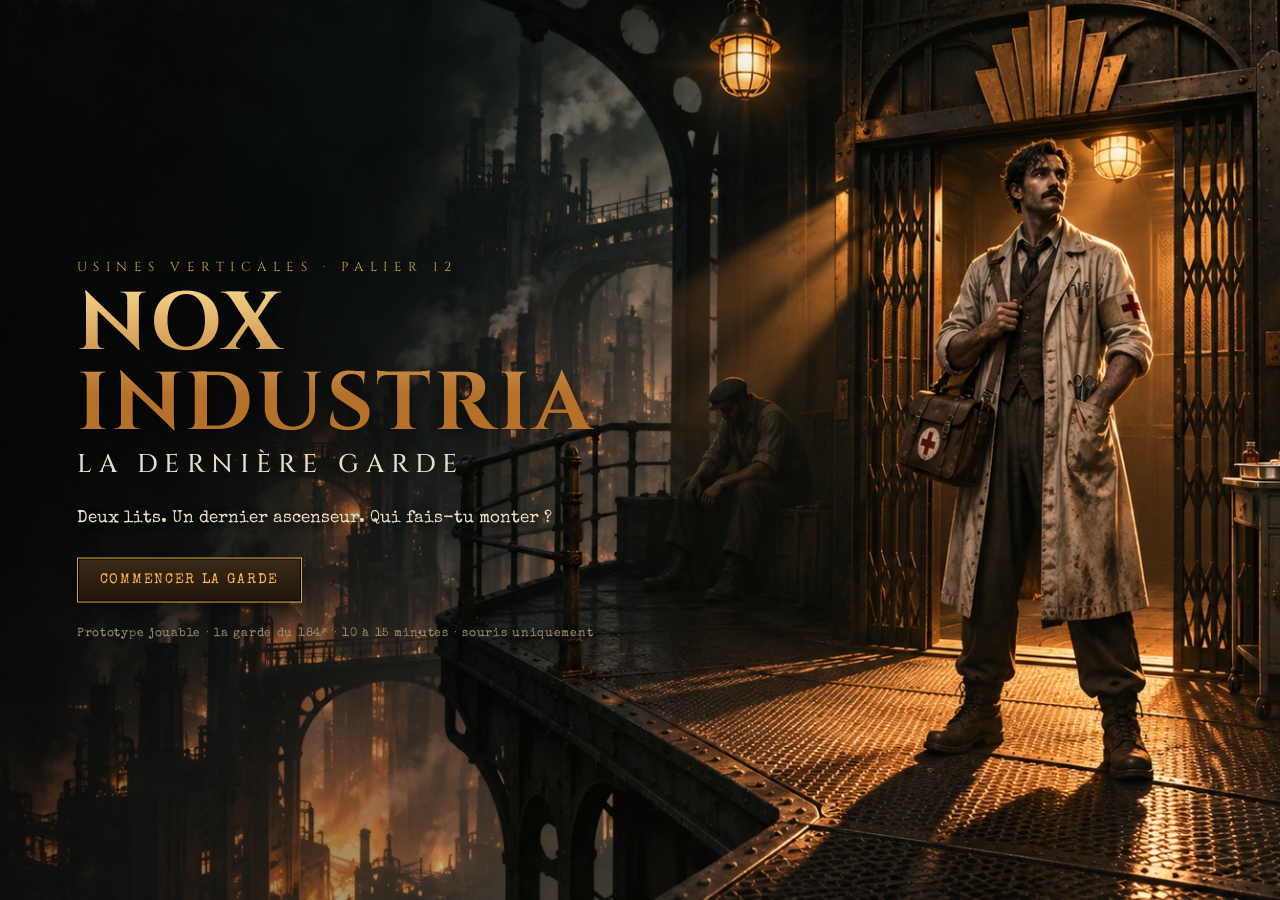
==== nox-industria/index.html @ b3aa024b "Add Nox Industria: playable prototype of the 184th night shift Co-Authored-By: Claude Sonnet 5.5 <no" ====
<!DOCTYPE html>
<html lang="fr">
<head>
<meta charset="UTF-8">
<meta name="viewport" content="width=device-width, initial-scale=1">
<title>Nox Industria — La Dernière Garde</title>
<link rel="preconnect" href="https://fonts.googleapis.com">
<link rel="preconnect" href="https://fonts.gstatic.com" crossorigin>
<link href="https://fonts.googleapis.com/css2?family=Cinzel:wght@500;700&family=Special+Elite&display=swap" rel="stylesheet">
<style>
  :root {
    --bg: #0a0705; --ink: #2a1d10; --paper: #d8c6a0; --paper2: #c9b48a; --text: #eadfc4; --dim: #9d8f72;
    --brass: #d9a441; --amber: #ffb347; --red: #b2321f; --red2: #7d1d12; --steel: #1c1f1d; --good: #86c46d; --warn: #e0a030; --bad: #d4452c;
    --serif: "Cinzel", "Trajan Pro", Georgia, serif; --type: "Special Elite", "Courier New", monospace;
  }
  * { box-sizing: border-box; }
  html, body { margin: 0; height: 100%; background: var(--bg); color: var(--text); font: 15px/1.5 var(--type); overflow: hidden; }
  button { font: inherit; color: inherit; cursor: pointer; }
  button:focus-visible { outline: 2px solid var(--amber); outline-offset: 2px; }
  .screen { position: fixed; inset: 0; display: none; }
  .screen.on { display: block; }

  /* ---------- Titre ---------- */
  #title { background: #000 url(promo.webp) center / cover no-repeat; }
  #title::after { content: ""; position: absolute; inset: 0; background: linear-gradient(90deg, rgba(0,0,0,.6), rgba(0,0,0,0) 62%); pointer-events: none; }
  .tt { position: absolute; z-index: 1; left: 6vw; top: 50%; transform: translateY(-50%); max-width: min(560px, 46vw); }
  .tt .eyebrow { font-family: var(--serif); letter-spacing: .5em; font-size: 13px; color: var(--brass); text-transform: uppercase; }
  .tt h1 { font-family: var(--serif); font-weight: 700; margin: 6px 0 2px; font-size: clamp(38px, 6.4vw, 92px); line-height: .98; letter-spacing: .04em; text-transform: uppercase;
           background: linear-gradient(180deg, #f6d68a, #b5702a 70%); -webkit-background-clip: text; background-clip: text; color: transparent; filter: drop-shadow(0 4px 12px rgba(0,0,0,.7)); }
  .tt h2 { font-family: var(--serif); font-weight: 500; margin: 0 0 22px; font-size: clamp(16px, 2vw, 26px); letter-spacing: .28em; text-transform: uppercase; color: var(--text); }
  .tt p { margin: 0 0 26px; font-size: 17px; max-width: 30em; text-shadow: 0 2px 8px #000; }
  .btn { background: linear-gradient(180deg, #3a2a18, #20160c); border: 1px solid var(--brass); color: var(--amber); padding: 11px 22px; letter-spacing: .12em; text-transform: uppercase; font-size: 14px; box-shadow: 0 0 0 1px #000 inset, 0 4px 14px rgba(0,0,0,.5); transition: .15s; }
  .btn:hover:not(:disabled) { background: linear-gradient(180deg, #5a3d1d, #2c1d0e); color: #fff1cf; box-shadow: 0 0 18px rgba(255,179,71,.35); }
  .btn:disabled { opacity: .4; cursor: not-allowed; }
  .btn.red { border-color: #d65a40; color: #ffd8cc; background: linear-gradient(180deg, #7d1d12, #4a0f08); }
  .tt small { display: block; margin-top: 22px; color: var(--dim); font-size: 12px; letter-spacing: .06em; }

  /* ---------- Jeu ---------- */
  #game { background: radial-gradient(ellipse at 40% 30%, #1a120b, #070504 75%); }
  #g { position: absolute; inset: 0; display: grid; grid-template-columns: minmax(0, 1fr) 390px; grid-template-rows: 54px minmax(0, 1fr) 138px; }
  #hud { grid-column: 1 / -1; display: flex; align-items: center; gap: 22px; padding: 0 18px; background: linear-gradient(180deg, #2a1d12, #130d08); border-bottom: 2px solid var(--brass); }
  #hud .brand { font-family: var(--serif); letter-spacing: .24em; font-size: 14px; color: var(--brass); text-transform: uppercase; white-space: nowrap; }
  #clock { font-family: var(--serif); font-size: 26px; color: var(--amber); letter-spacing: .08em; text-shadow: 0 0 12px rgba(255,179,71,.5); min-width: 92px; }
  .meter { display: flex; flex-direction: column; line-height: 1.15; font-size: 11px; color: var(--dim); text-transform: uppercase; letter-spacing: .1em; }
  .meter b { color: var(--text); font-size: 15px; letter-spacing: 0; font-weight: normal; }
  .grow { flex: 1; }
  #phoneBtn { position: relative; }
  #phoneBtn.ring { animation: ring .5s infinite; border-color: #ff6a4a; color: #fff; }
  @keyframes ring { 0%, 100% { transform: rotate(0); } 25% { transform: rotate(-4deg); } 75% { transform: rotate(4deg); } }

  #stageWrap { display: flex; align-items: center; justify-content: center; min-height: 0; min-width: 0; padding: 10px 6px 0 12px; }
  #stage { position: relative; width: min(100%, calc((100vh - 200px) * 1.7769)); aspect-ratio: 1672 / 941; background: #000 url(scene.webp) center / cover no-repeat; border: 2px solid #3a2a18; box-shadow: 0 0 40px rgba(0,0,0,.8), 0 0 0 1px #000; overflow: hidden; }
  #stage::before { content: ""; position: absolute; inset: 0; background: radial-gradient(ellipse at 55% 55%, rgba(0,0,0,0) 40%, rgba(5,3,1,.55)); pointer-events: none; }
  #stage::after { content: ""; position: absolute; inset: 0; pointer-events: none; background: radial-gradient(circle at 4% 80%, rgba(255,170,60,.18), transparent 22%), radial-gradient(circle at 85% 6%, rgba(255,190,90,.14), transparent 20%); animation: flick 3.4s infinite; mix-blend-mode: screen; }
  @keyframes flick { 0%, 100% { opacity: .9; } 18% { opacity: .65; } 22% { opacity: 1; } 55% { opacity: .8; } 60% { opacity: 1; } }
  .spot { position: absolute; transform: translate(-50%, -50%); z-index: 3; background: rgba(10,6,3,.72); border: 1px solid var(--brass); color: var(--amber); font-size: 11px; letter-spacing: .12em; text-transform: uppercase; padding: 5px 10px; border-radius: 2px; white-space: nowrap; }
  .spot:hover { background: rgba(60,38,14,.92); color: #fff; }
  .spot.pulse { animation: pulse 1s infinite; border-color: #ff6a4a; color: #fff; }
  @keyframes pulse { 0%, 100% { box-shadow: 0 0 0 0 rgba(255,106,74,.7); } 50% { box-shadow: 0 0 0 10px rgba(255,106,74,0); } }
  .slot { position: absolute; transform: translate(-50%, -50%); width: 7%; aspect-ratio: 1; border: 1px dashed rgba(217,164,65,.35); border-radius: 50%; pointer-events: none; z-index: 1; }
  .pt { position: absolute; transform: translate(-50%, -50%); width: 8.2%; min-width: 56px; z-index: 2; padding: 0; background: none; border: 0; text-align: center; transition: left .6s ease, top .6s ease; }
  .pt .ring { display: block; width: 100%; aspect-ratio: 1; border-radius: 50%; padding: 4px; background: conic-gradient(var(--c, #86c46d) calc(var(--hp, 100) * 1%), rgba(0,0,0,.65) 0); box-shadow: 0 4px 14px rgba(0,0,0,.7); transition: .2s; }
  .pt .face { display: block; width: 100%; height: 100%; border-radius: 50%; border: 2px solid #1a110a; background: #222 var(--pic) var(--bgx) var(--bgy) / var(--bgs) auto no-repeat; filter: sepia(.35) contrast(1.05); }
  .pt:hover .ring, .pt.sel .ring { transform: scale(1.1); box-shadow: 0 0 0 3px var(--amber), 0 0 22px rgba(255,179,71,.7); }
  .pt .nm { display: block; margin-top: 3px; font-size: 11px; letter-spacing: .08em; text-transform: uppercase; background: rgba(8,5,2,.85); border: 1px solid #3a2a18; padding: 1px 4px; white-space: nowrap; }
  .pt .tg { display: block; font-size: 10px; color: var(--amber); letter-spacing: .1em; text-transform: uppercase; text-shadow: 0 1px 3px #000; }
  .pt.dead .face { filter: grayscale(1) brightness(.55); }
  .pt.dead .ring { background: #000; }
  .pt.arrive { animation: arrive .9s ease-out; }
  @keyframes arrive { from { opacity: 0; transform: translate(-50%, -50%) scale(.6); } to { opacity: 1; transform: translate(-50%, -50%) scale(1); } }
  #flash { position: absolute; inset: 0; background: rgba(255,200,120,.0); pointer-events: none; z-index: 4; transition: background .5s; }
  #flash.on { background: rgba(255,200,120,.3); transition: none; }

  #side { padding: 10px 14px 0 6px; min-height: 0; overflow: auto; }
  .fiche { position: relative; min-height: 100%; background: linear-gradient(160deg, var(--paper), var(--paper2)); color: var(--ink); padding: 22px 18px 18px; border: 1px solid #6a5632; box-shadow: 0 10px 30px rgba(0,0,0,.6), inset 0 0 40px rgba(110,80,30,.35); }
  .fiche::before { content: ""; position: absolute; left: 50%; top: -9px; width: 56px; height: 20px; transform: translateX(-50%); background: linear-gradient(180deg, #e8c070, #8a6420); border-radius: 3px; box-shadow: 0 2px 4px rgba(0,0,0,.5); }
  .fiche .hdr { display: flex; gap: 14px; align-items: center; }
  .polaroid { flex: none; width: 92px; height: 92px; border: 4px solid #efe4c8; box-shadow: 0 2px 8px rgba(0,0,0,.4); background: #222 var(--pic) var(--bgx) var(--bgy) / var(--bgs) auto no-repeat; filter: grayscale(.85) sepia(.3) contrast(1.08); }
  .fiche h2 { margin: 0; font-family: var(--serif); font-size: 21px; letter-spacing: .03em; line-height: 1.1; }
  .fiche .role { font-size: 12px; opacity: .75; text-transform: uppercase; letter-spacing: .08em; margin-top: 2px; }
  .fiche dl { margin: 14px 0 6px; font-size: 13px; }
  .fiche dt { font-size: 10px; text-transform: uppercase; letter-spacing: .14em; opacity: .65; margin-top: 8px; }
  .fiche dd { margin: 1px 0 0; }
  .motif { font-weight: bold; border-bottom: 1px dotted rgba(0,0,0,.4); }
  .tenue { height: 10px; background: rgba(0,0,0,.25); border: 1px solid rgba(0,0,0,.5); margin-top: 4px; }
  .tenue i { display: block; height: 100%; background: var(--c, #86c46d); transition: width .4s; }
  .learn { margin: 6px 0 0; padding: 0 0 0 16px; font-size: 12.5px; }
  .learn li { margin: 2px 0; }
  .fiche h3 { font-family: var(--serif); font-size: 12px; letter-spacing: .18em; text-transform: uppercase; margin: 14px 0 6px; padding-bottom: 3px; border-bottom: 1px solid rgba(0,0,0,.35); }
  .acts { display: grid; gap: 6px; }
  .act { text-align: left; background: rgba(42,29,16,.1); border: 1px solid rgba(42,29,16,.5); padding: 7px 10px; font-size: 13px; color: var(--ink); display: flex; justify-content: space-between; gap: 8px; }
  .act:hover:not(:disabled) { background: rgba(42,29,16,.85); color: var(--paper); }
  .act:disabled { opacity: .45; cursor: not-allowed; }
  .act .cost { font-size: 11px; opacity: .7; white-space: nowrap; }
  .act.done { text-decoration: line-through; opacity: .55; }
  .empty { color: var(--ink); text-align: center; padding: 40px 10px; font-size: 14px; }
  .empty b { font-family: var(--serif); font-size: 18px; display: block; margin-bottom: 8px; letter-spacing: .08em; }

  #foot { grid-column: 1 / -1; display: grid; grid-template-columns: minmax(0, 1fr) 230px; gap: 14px; padding: 10px 18px 12px; background: linear-gradient(0deg, #130d08, #1d140c); border-top: 2px solid var(--brass); min-height: 0; }
  #log { overflow-y: auto; font-size: 14px; line-height: 1.45; padding-right: 8px; scrollbar-color: #5a4220 #120c07; }
  #log p { margin: 0 0 6px; animation: fadein .6s; }
  #log .n { color: var(--text); } #log .s { color: var(--dim); font-style: italic; } #log .sys { color: var(--brass); } #log .bad { color: #ff8a70; } #log .say { color: var(--amber); }
  @keyframes fadein { from { opacity: 0; transform: translateY(4px); } }
  #ctl { display: flex; flex-direction: column; gap: 8px; justify-content: center; }
  #pips { display: flex; gap: 6px; align-items: center; font-size: 11px; text-transform: uppercase; letter-spacing: .1em; color: var(--dim); }
  .pip { width: 16px; height: 16px; border-radius: 50%; border: 2px solid var(--brass); background: radial-gradient(circle at 35% 30%, #ffd07a, #b5702a); }
  .pip.off { background: #120c07; }

  /* ---------- Fenêtres (téléphone, cabine) ---------- */
  .modal { position: fixed; inset: 0; z-index: 20; display: none; align-items: center; justify-content: center; background: rgba(4,2,1,.78); padding: 16px; }
  .modal.on { display: flex; }
  .card { width: min(640px, 100%); max-height: 94vh; overflow: auto; background: linear-gradient(170deg, #2b2016, #150e09); border: 2px solid var(--brass); box-shadow: 0 0 60px rgba(0,0,0,.9), 0 0 0 5px #0a0705, 0 0 0 6px #6a4a1c; padding: 26px 28px 24px; }
  .card h3 { font-family: var(--serif); font-size: 15px; letter-spacing: .28em; text-transform: uppercase; color: var(--brass); margin: 0 0 14px; }
  .card p { margin: 0 0 14px; }
  .card .quote { border-left: 3px solid var(--red); padding-left: 14px; color: #ffe9c4; font-size: 16px; }
  .choices { display: grid; gap: 8px; margin-top: 6px; }
  .choice { text-align: left; background: rgba(0,0,0,.35); border: 1px solid #6a4a1c; padding: 10px 14px; color: var(--text); }
  .choice:hover:not(:disabled) { border-color: var(--amber); background: rgba(90,60,20,.45); }
  .choice:disabled { opacity: .45; cursor: not-allowed; }
  .choice small { display: block; color: var(--dim); font-size: 12px; margin-top: 2px; }

  /* ---------- Registre ---------- */
  #reg { background: #050302 url(desk.webp) center / cover no-repeat; }
  #reg::before { content: ""; position: absolute; inset: 0; background: rgba(6,3,1,.62); }
  #regIn { position: absolute; inset: 0; overflow: auto; padding: 22px 24px 28px; }
  #regIn > h2 { font-family: var(--serif); letter-spacing: .22em; text-transform: uppercase; color: var(--brass); margin: 0 0 4px; text-align: center; font-size: 22px; }
  .rcard h2 { margin: 0; font-family: var(--serif); font-size: 18px; line-height: 1.1; }
  .rcard .role { font-size: 12px; opacity: .75; text-transform: uppercase; letter-spacing: .08em; margin-top: 2px; }
  .rcard .hdr { display: flex; gap: 12px; align-items: center; }
  #regIn .sub { text-align: center; color: var(--text); margin: 0 auto 18px; max-width: 60ch; }
  #cards { display: flex; gap: 22px; justify-content: center; flex-wrap: wrap; }
  .rcard { position: relative; width: 290px; background: linear-gradient(160deg, var(--paper), var(--paper2)); color: var(--ink); padding: 20px 16px 16px; border: 1px solid #6a5632; box-shadow: 0 12px 30px rgba(0,0,0,.7), inset 0 0 40px rgba(110,80,30,.35); }
  .rcard::before { content: ""; position: absolute; left: 50%; top: -9px; width: 56px; height: 20px; transform: translateX(-50%); background: linear-gradient(180deg, #e8c070, #8a6420); border-radius: 3px; }
  .rcard .stamp { position: absolute; right: 12px; top: 122px; transform: rotate(-12deg) scale(1); border: 3px solid var(--red); color: var(--red); font-family: var(--serif); font-weight: 700; letter-spacing: .12em; font-size: 14px; padding: 3px 8px; text-transform: uppercase; opacity: 0; pointer-events: none; text-align: center; background: rgba(216,198,160,.55); }
  .rcard .stamp.on { opacity: .95; animation: stamp .35s cubic-bezier(.2, 1.6, .4, 1); }
  @keyframes stamp { from { transform: rotate(-12deg) scale(2.6); opacity: 0; } to { transform: rotate(-12deg) scale(1); opacity: .95; } }
  .rcard .tag { font-size: 10px; letter-spacing: .14em; text-transform: uppercase; display: inline-block; padding: 1px 6px; border: 1px solid currentColor; margin-top: 4px; }
  .rcard .orig { font-size: 12.5px; margin: 10px 0; }
  .rcard .act .cost { font-size: 11px; }
  .rcard .act.sel { background: var(--ink); color: var(--paper); }
  #regFoot { max-width: 760px; margin: 22px auto 0; text-align: center; }
  #regFoot label { display: block; margin-bottom: 14px; cursor: pointer; }
  #regFoot input { accent-color: var(--brass); }

  /* ---------- Épilogue ---------- */
  #end { background: #000 url(promo.webp) center / cover no-repeat; overflow: auto; }
  #end::before { content: ""; position: fixed; inset: 0; background: rgba(4,2,1,.8); }
  #endIn { position: relative; max-width: 820px; margin: 0 auto; padding: 38px 22px 60px; }
  #endIn .when { font-family: var(--serif); letter-spacing: .3em; color: var(--brass); font-size: 13px; text-transform: uppercase; }
  #endIn h1 { font-family: var(--serif); text-transform: uppercase; letter-spacing: .08em; font-size: clamp(32px, 6vw, 58px); margin: 6px 0 14px; background: linear-gradient(180deg, #f6d68a, #b5702a 75%); -webkit-background-clip: text; background-clip: text; color: transparent; }
  #endIn p { margin: 0 0 14px; font-size: 16px; }
  #endIn h3 { font-family: var(--serif); font-size: 13px; letter-spacing: .24em; text-transform: uppercase; color: var(--brass); margin: 26px 0 10px; border-bottom: 1px solid #4a361a; padding-bottom: 5px; }
  .fate { display: flex; gap: 14px; margin-bottom: 12px; align-items: flex-start; }
  .fate .polaroid { width: 64px; height: 64px; border-width: 3px; }
  .fate b { color: var(--amber); font-weight: normal; }
  .fate .st { font-size: 11px; letter-spacing: .12em; text-transform: uppercase; color: var(--dim); }
  .next li { margin-bottom: 8px; }
  #endIn .row { display: flex; gap: 12px; flex-wrap: wrap; margin-top: 28px; }

  @media (max-width: 900px) {
    html, body { overflow: auto; }
    #g { position: static; display: block; min-height: 100vh; }
    #hud { flex-wrap: wrap; padding: 8px 12px; height: auto; gap: 12px; }
    #stage { width: 100%; }
    #stageWrap { padding: 8px; }
    #side { padding: 8px; }
    #foot { display: block; }
    #log { max-height: 180px; margin-bottom: 10px; }
    #game.screen { position: absolute; min-height: 100%; }
    .tt { max-width: 88vw; left: 6vw; top: auto; bottom: 8vh; transform: none; }
  }
  @media (prefers-reduced-motion: reduce) { * { animation: none !important; transition: none !important; } }
</style>
</head>
<body>

<!-- TITRE -->
<section id="title" class="screen on">
  <div class="tt">
    <div class="eyebrow">Usines Verticales · Palier 12</div>
    <h1>Nox Industria</h1>
    <h2>La Dernière Garde</h2>
    <p>Deux lits. Un dernier ascenseur. Qui fais-tu monter&nbsp;?</p>
    <button class="btn" id="startBtn">Commencer la garde</button>
    <small>Prototype jouable · la garde du 184ᵉ · 10 à 15 minutes · souris uniquement</small>
  </div>
</section>

<!-- JEU -->
<section id="game" class="screen">
  <div id="g">
    <header id="hud">
      <div class="brand">Nurse Jack · Infirmerie du Palier 12</div>
      <div id="clock">22:00</div>
      <div class="meter">Lits<b id="mBeds">2 / 2</b></div>
      <div class="meter">Oxygène<b id="mO2">2</b></div>
      <div class="meter">Pansements<b id="mBan">2</b></div>
      <div class="meter">Antidote<b id="mAnt">1</b></div>
      <div class="grow"></div>
      <button class="btn" id="phoneBtn" title="Téléphone du bureau">☎ Téléphone</button>
    </header>
    <div id="stageWrap">
      <div id="stage">
        <div id="slots"></div>
        <button class="spot" id="spotElev" style="left:87%;top:30%">Ascenseur</button>
        <button class="spot" id="spotReg" style="left:35%;top:92%">Registre</button>
        <div id="flash"></div>
      </div>
    </div>
    <aside id="side"><div class="fiche" id="fiche"></div></aside>
    <footer id="foot">
      <div id="log"></div>
      <div id="ctl">
        <div id="pips"></div>
        <button class="btn red" id="endHour">Valider l'heure</button>
        <div style="font-size:11px;color:var(--dim)">Interroger est gratuit. Chaque prise en charge coûte un geste.</div>
      </div>
    </footer>
  </div>
</section>

<!-- TÉLÉPHONE / CABINE -->
<div class="modal" id="mPhone"><div class="card">
  <h3>☎ Le téléphone du bureau</h3>
  <p>Il vibre sur le plateau, puis se met à sonner. Au bout du fil, le grésillement d'un combiné gras.</p>
  <p class="quote">« Infirmier, ici Crane. J'apprends que trois des miens sont chez vous. Vous les remettez au poste avant la relève et vous corrigez leurs fiches : malaise, fatigue, chute. Et la dernière cabine reste libre&nbsp;: l'inspecteur Voss monte. Compris&nbsp;? »</p>
  <div class="choices" id="phoneChoices"></div>
</div></div>

<div class="modal" id="mCab"><div class="card">
  <h3>La dernière cabine</h3>
  <p id="cabText"></p>
  <div class="choices" id="cabChoices"></div>
</div></div>

<!-- REGISTRE -->
<section id="reg" class="screen">
  <div id="regIn">
    <h2>Clôture du registre</h2>
    <p class="sub">02&nbsp;h&nbsp;00 approche. Tampon en main, tu décides de ce que la direction saura. Ce que tu consignes ici ne se rattrape pas.</p>
    <div id="cards"></div>
    <div id="regFoot">
      <label id="dblLabel"><input type="checkbox" id="dbl"> Glisser un double carbone sous le plateau du bureau <span style="color:var(--dim)">(risqué si l'inspecteur fouille)</span></label>
      <button class="btn red" id="closeBtn" disabled>Clore la garde</button>
    </div>
  </div>
</section>

<!-- ÉPILOGUE -->
<section id="end" class="screen"><div id="endIn"></div></section>

<script>
'use strict';
(() => {
const $ = s => document.querySelector(s);
const HOURS = ['22:00', '23:00', '00:00', '01:00'];
const IMG = 'desk.webp';
const FACE = { odile: { cx: 783, cy: 497, s: 200 }, gaspard: { cx: 362, cy: 497, s: 170 }, bruno: { cx: 1238, cy: 496, s: 170 } };
const faceVars = id => { const f = FACE[id]; return `--pic:url(${IMG});--bgs:${(1672 / f.s * 100).toFixed(1)}%;--bgx:${((f.cx - f.s / 2) / (1672 - f.s) * 100).toFixed(2)}%;--bgy:${((f.cy - f.s / 2) / (941 - f.s) * 100).toFixed(2)}%`; };
const BEDS = [{ x: 33, y: 60 }, { x: 49, y: 47 }];
const WAITS = [{ x: 85, y: 68 }, { x: 70, y: 72 }, { x: 58, y: 80 }];

const DATA = {
  odile: { f: true, name: 'Odile Varn', first: 'Odile', role: 'Ouvrière · 184ᵉ étage', motif: 'Malaise isolé', note: 'Fiche tamponnée à 21 h 42', hp: 70, decay: 10, good: 'o2',
    arrive: 'La grille claque. Une ouvrière en foulard s\'appuie au montant, la main sur la poitrine. « C\'est rien, dit-elle. C\'est ce qu\'ils ont écrit, en tout cas. »',
    truth: 'Exposition à la brume verte du 184ᵉ (soupape ouverte sur ordre).',
    asks: [
      { id: 'q1', label: '« Que s\'est-il passé au 184ᵉ ? »', a: '« Une soupape a craché du vert. On a toussé tous ensemble, puis ils ont fermé l\'étage. Moi, je suis juste tombée la première. »', learn: 'Une brume verte s\'est échappée d\'une soupape du 184ᵉ.', flag: 'mist' },
      { id: 'q2', label: '« Qui est resté en bas ? »', a: '« Tobias. Il tenait encore debout quand j\'ai pris la cabine. Si elle redescend, envoie-la, infirmier. Je t\'en supplie. »', learn: 'Son collègue Tobias est resté coincé au 184ᵉ.', flag: 'tobias' },
      { id: 'p', label: 'Fouiller sa veste', narr: true, a: 'Dans sa poche intérieure : deux fiches de collègues, tamponnées à la même minute — 21 h 42 — avant que personne ne les ait examinés.', learn: 'Deux fiches tamponnées avant tout examen : même minute, même main.', flag: 'stamps' }
    ] },
  gaspard: { name: 'Gaspard Roux', first: 'Gaspard', role: 'Chauffeur de chaudière', motif: 'Fatigue chronique — retour au poste conseillé', note: 'Rédigée par le guichet du palier', hp: 50, decay: 14, good: 'o2',
    arrive: 'Un homme aux lunettes de soudeur remontées sur le front tousse dans son poing. Le sifflement de sa poitrine répond à celui des tuyaux.',
    truth: 'Intoxication par la brume verte ; ordre d\'ouverture donné par le contremaître.',
    asks: [
      { id: 'q1', label: '« Depuis quand tousses-tu ? »', a: '« Depuis ce soir. Vingt ans de chaudières, jamais ça. Le vert m\'a pris au fond des poumons. »', learn: 'Toux apparue ce soir, après la brume verte.', flag: 'mist' },
      { id: 'q2', label: '« Qui a donné l\'ordre d\'ouvrir ? »', a: '« Crane. Le contremaître. Il a fait verrouiller l\'étage de l\'extérieur. Il y a encore des gars dedans. »', learn: 'Le contremaître Crane a ordonné l\'ouverture, puis le verrouillage du 184ᵉ.', flag: 'order' },
      { id: 'p', label: 'Fouiller sa veste', narr: true, a: 'Un chiffon taché de vert, poisseux, qui sent la menthe et le métal. Un jeton de relève en cuivre : 184.', learn: 'Un chiffon imprégné de la même substance verte.', flag: 'rag' }
    ] },
  bruno: { name: 'Bruno Hale', first: 'Bruno', role: 'Manœuvre · 184ᵉ étage', motif: 'Chute de plain-pied — plaie légère', note: '« À maintenir si on demande »', hp: 40, decay: 17, good: 'bandage',
    arrive: 'Un homme barbu, casquette vissée, se laisse tomber sur le banc en serrant ses mains contre lui. Des cloques luisent entre ses doigts.',
    truth: 'Brûlures chimiques par la brume verte ; motif « chute » imposé.',
    asks: [
      { id: 'q1', label: '« Tu es tombé ? »', a: '« Pas tombé. Brûlé. Les mains, la gorge. Le même vert que les autres. On m\'a dit de dire "chute". »', learn: 'Brûlures par la brume ; le motif « chute » lui a été imposé.', flag: 'mist' },
      { id: 'q2', label: '« Qui t\'a dit de dire ça ? »', a: '« Un homme de l\'inspecteur Voss, au guichet du palier. Il avait déjà écrit ma fiche avant que j\'ouvre la bouche. »', learn: 'Un homme de l\'inspecteur Voss avait écrit sa fiche à l\'avance.', flag: 'voss' },
      { id: 'p', label: 'Fouiller sa veste', narr: true, a: 'Un reçu de guichet froissé : « Motif : chute. Ne pas modifier. — V. » L\'encre est encore fraîche.', learn: 'Un reçu signé « V. » impose le motif « chute ».', flag: 'receipt' }
    ] }
};
const SUP = { o2: { n: 'Inhalateur d\'oxygène', k: 'o2' }, bandage: { n: 'Pansement brûlures', k: 'bandage' }, antidote: { n: 'Antidote de la brume', k: 'antidote' } };

let st;
const fresh = () => ({ h: 0, gestes: 2, pats: {}, sup: { o2: 2, bandage: 2, antidote: 1 }, beds: [null, null], flags: {}, phone: null, cabin: null, tobias: false, dbl: false, regs: {}, sel: null, lock: false, ended: false });

// ---------------------------------------------------------------------
//  Sons (synthèse WebAudio)
// ---------------------------------------------------------------------
let AC = null, master = null, nb = null;
function audio() {
  if (AC) { if (AC.state === 'suspended') AC.resume(); return; }
  try {
    AC = new (window.AudioContext || window.webkitAudioContext)(); master = AC.createGain(); master.gain.value = .5; master.connect(AC.destination);
    nb = AC.createBuffer(1, AC.sampleRate, AC.sampleRate); const d = nb.getChannelData(0); for (let i = 0; i < d.length; i++) d[i] = Math.random() * 2 - 1;
    const o = AC.createOscillator(), o2 = AC.createOscillator(), lp = AC.createBiquadFilter(), g = AC.createGain(); o.type = o2.type = 'sawtooth'; o.frequency.value = 52; o2.frequency.value = 53.1; lp.type = 'lowpass'; lp.frequency.value = 130; g.gain.value = .05;
    o.connect(lp); o2.connect(lp); lp.connect(g); g.connect(master); o.start(); o2.start();
  } catch (e) { AC = null; }
}
function noise(dur, f0, f1, gain, type = 'lowpass', delay = 0) { if (!AC) return; const t = AC.currentTime + delay, s = AC.createBufferSource(); s.buffer = nb; s.loop = true; const f = AC.createBiquadFilter(); f.type = type; f.frequency.setValueAtTime(f0, t); f.frequency.exponentialRampToValueAtTime(Math.max(30, f1), t + dur); const g = AC.createGain(); g.gain.setValueAtTime(gain, t); g.gain.exponentialRampToValueAtTime(.001, t + dur); s.connect(f); f.connect(g); g.connect(master); s.start(t); s.stop(t + dur + .05); }
function tone(f0, f1, dur, gain, type = 'sine', delay = 0) { if (!AC) return; const t = AC.currentTime + delay, o = AC.createOscillator(); o.type = type; o.frequency.setValueAtTime(f0, t); o.frequency.exponentialRampToValueAtTime(Math.max(30, f1), t + dur); const g = AC.createGain(); g.gain.setValueAtTime(gain, t); g.gain.exponentialRampToValueAtTime(.001, t + dur); o.connect(g); g.connect(master); o.start(t); o.stop(t + dur + .05); }
const SFX = {
  grille: () => { noise(.5, 3000, 400, .6, 'bandpass'); tone(200, 90, .25, .4, 'square'); noise(.25, 2000, 300, .5, 'bandpass', .35); tone(160, 70, .2, .4, 'square', .35); },
  stamp: () => { tone(110, 40, .3, .9); noise(.18, 1200, 200, .7); },
  ring: () => { for (let i = 0; i < 4; i++) { tone(1400, 1400, .1, .2, 'square', i * .22); tone(1100, 1100, .1, .2, 'square', i * .22 + .1); } },
  click: () => tone(800, 500, .05, .15, 'square'),
  care: () => { tone(500, 700, .12, .2, 'triangle'); noise(.2, 3000, 800, .2, 'highpass'); },
  bad: () => { tone(140, 60, .4, .4, 'sawtooth'); },
  clack: () => { noise(.18, 2500, 300, .6, 'bandpass'); tone(150, 70, .15, .4, 'square'); }
};

// ---------------------------------------------------------------------
//  Journal
// ---------------------------------------------------------------------
function log(text, cls = 'n') { const p = document.createElement('p'); p.className = cls; p.textContent = text; const L = $('#log'); L.appendChild(p); L.scrollTop = L.scrollHeight; }

// ---------------------------------------------------------------------
//  Mise en place
// ---------------------------------------------------------------------
function show(id) { document.querySelectorAll('.screen').forEach(s => s.classList.toggle('on', s.id === id)); }
function newGame() {
  audio(); st = fresh(); $('#log').innerHTML = ''; $('#slots').innerHTML = ''; document.querySelectorAll('.pt').forEach(e => e.remove());
  show('game');
  [...BEDS, ...WAITS].forEach(s => { const d = document.createElement('div'); d.className = 'slot'; d.style.left = s.x + '%'; d.style.top = s.y + '%'; $('#slots').appendChild(d); });
  log('Nuit de garde. Les Usines Verticales ronflent derrière la vitre ; ici, deux lits, un plateau d\'instruments et un registre à tamponner.', 's');
  log('Clique sur un patient pour lire sa fiche. Interroger ne coûte rien. Chaque prise en charge coûte un geste ; quand tu valides l\'heure, la garde avance — et ceux qui attendent s\'aggravent.', 'sys');
  startHour(0);
}
function present() { return Object.values(st.pats).filter(p => !p.transferred); }
function arrive(id) {
  const d = DATA[id], p = { id, d, hp: d.hp, bed: null, dead: false, transferred: false, mul: 1, asked: {}, learned: [], wait: null, treated: [] };
  const used = new Set(Object.values(st.pats).map(q => q.wait)); p.wait = [0, 1, 2].find(i => !used.has(i)); st.pats[id] = p;
  SFX.grille(); const f = $('#flash'); f.classList.add('on'); setTimeout(() => f.classList.remove('on'), 90);
  log(d.arrive, 's'); log(`${d.name} — fiche : « ${d.motif} ».`, 'sys');
  return p;
}
function startHour(h) {
  st.h = h; st.gestes = 2;
  if (h === 0) arrive('odile');
  if (h === 1) { log('23 h 00. La cabine redescend sans qu\'on l\'ait appelée, et revient chargée.', 's'); arrive('gaspard'); arrive('bruno'); log('Trois fiches, trois histoires qui se recoupent, et deux lits seulement.', 's'); }
  if (h === 2) { log('00 h 00. Sur le bureau, le téléphone se met à vibrer.', 's'); render(); openPhone(); return; }
  if (h === 3) { log('01 h 00. La grille claque une dernière fois. La cabine est là, vide, tout près de repartir.', 's'); render(); openCabin(); return; }
  render();
}

// ---------------------------------------------------------------------
//  Rendu
// ---------------------------------------------------------------------
const hpColor = hp => hp > 60 ? '#86c46d' : hp > 30 ? '#e0a030' : '#d4452c';
function render() {
  $('#clock').textContent = HOURS[st.h];
  const freeBeds = st.beds.filter(b => b === null).length;
  $('#mBeds').textContent = `${freeBeds} / 2`; $('#mO2').textContent = st.sup.o2; $('#mBan').textContent = st.sup.bandage; $('#mAnt').textContent = st.flags.mist ? st.sup.antidote : '?';
  $('#pips').innerHTML = 'Gestes ' + [0, 1].map(i => `<span class="pip ${i < st.gestes ? '' : 'off'}"></span>`).join('');
  $('#phoneBtn').classList.toggle('ring', st.h === 2 && st.phone === null);
  $('#spotElev').classList.toggle('pulse', st.h === 3 && st.cabin === null);
  $('#spotReg').style.display = 'none';
  for (const p of Object.values(st.pats)) {
    let el = document.getElementById('pt-' + p.id);
    if (!el) { el = document.createElement('button'); el.id = 'pt-' + p.id; el.className = 'pt arrive'; el.setAttribute('aria-label', p.d.name); el.addEventListener('click', () => { SFX.click(); st.sel = p.id; render(); }); $('#stage').appendChild(el); }
    if (p.transferred) { el.style.display = 'none'; continue; }
    const pos = p.bed !== null ? BEDS[p.bed] : WAITS[p.wait];
    el.style.left = pos.x + '%'; el.style.top = pos.y + '%';
    el.className = 'pt' + (st.sel === p.id ? ' sel' : '') + (p.dead ? ' dead' : '');
    el.innerHTML = `<span class="ring" style="--hp:${Math.max(0, p.hp)};--c:${hpColor(p.hp)}"><span class="face" style="${faceVars(p.id)}"></span></span><span class="nm">${p.d.first}</span>${p.dead ? '<span class="tg">décédé</span>' : p.bed !== null ? `<span class="tg">lit ${p.bed + 1}</span>` : ''}`;
  }
  renderFiche(); $('#endHour').disabled = st.lock;
}
function renderFiche() {
  const F = $('#fiche'), p = st.sel && st.pats[st.sel];
  if (!p) { F.innerHTML = '<div class="empty"><b>Fiche du patient</b>Choisis quelqu\'un sur la carte pour lire sa fiche, l\'interroger et décider de ses soins.</div>'; return; }
  const d = p.d, status = p.dead ? 'Décédé' : p.transferred ? 'Évacué' : p.hp > 60 ? 'Stable' : p.hp > 30 ? 'Fragile' : 'Critique';
  const asks = d.asks.map(a => `<button class="act ${p.asked[a.id] ? 'done' : ''}" data-ask="${a.id}" ${p.dead ? 'disabled' : ''}><span>${a.label}</span><span class="cost">gratuit</span></button>`).join('');
  const sup = (k, label) => `<button class="act" data-care="${k}" ${p.dead || st.gestes < 1 || st.sup[k] < 1 || (k === 'antidote' && !st.flags.mist) ? 'disabled' : ''}><span>${label}</span><span class="cost">${k === 'antidote' && !st.flags.mist ? 'cause inconnue' : `×${st.sup[k]} · 1 geste`}</span></button>`;
  const bedBtns = p.bed !== null ? `<button class="act" data-free="1"><span>Libérer le lit ${p.bed + 1}</span><span class="cost">gratuit</span></button>` :
    [0, 1].map(i => `<button class="act" data-bed="${i}" ${p.dead || st.beds[i] !== null || st.gestes < 1 ? 'disabled' : ''}><span>Installer au lit ${i + 1}</span><span class="cost">${st.beds[i] !== null ? 'occupé' : '1 geste'}</span></button>`).join('');
  F.innerHTML = `<div class="hdr"><div class="polaroid" style="${faceVars(p.id)}"></div><div><h2>${d.name}</h2><div class="role">${d.role}</div></div></div>
  <dl><dt>Motif inscrit</dt><dd class="motif">${d.motif}</dd><dd style="font-size:12px;opacity:.7">${d.note}</dd>
  <dt>Tenue — ${status}</dt><dd><div class="tenue"><i style="width:${Math.max(0, p.hp)}%;--c:${hpColor(p.hp)}"></i></div></dd>
  <dt>Ce que tu as constaté</dt><dd>${p.learned.length ? '<ul class="learn">' + p.learned.map(l => `<li>${l}</li>`).join('') + '</ul>' : '<span style="opacity:.6">Rien pour l\'instant.</span>'}</dd></dl>
  <h3>Interroger</h3><div class="acts">${asks}</div>
  ${p.dead ? '' : `<h3>Prendre en charge</h3><div class="acts">${bedBtns}${sup('o2', 'Inhalateur d\'oxygène')}${sup('bandage', 'Pansement brûlures')}${sup('antidote', 'Antidote de la brume')}</div>`}`;
  F.querySelectorAll('[data-ask]').forEach(b => b.onclick = () => ask(p, b.dataset.ask));
  F.querySelectorAll('[data-care]').forEach(b => b.onclick = () => care(p, b.dataset.care));
  F.querySelectorAll('[data-bed]').forEach(b => b.onclick = () => bed(p, +b.dataset.bed));
  F.querySelectorAll('[data-free]').forEach(b => b.onclick = () => { st.beds[p.bed] = null; log(`Tu libères le lit ${p.bed + 1}.`, 's'); p.bed = null; render(); });
}

// ---------------------------------------------------------------------
//  Actions
// ---------------------------------------------------------------------
function ask(p, id) {
  const a = p.d.asks.find(x => x.id === id); SFX.click();
  if (p.asked[id]) { log(`${p.d.first} n'a rien à ajouter.`, 's'); return; }
  p.asked[id] = true; p.learned.push(a.learn); st.flags[a.flag] = true;
  log(a.narr ? a.a : `${p.d.first} : ${a.a}`, a.narr ? 's' : 'say');
  if (a.flag === 'mist' && !st.mistNoticed) { st.mistNoticed = true; log('Une brume verte, des brûlures, des poumons attaqués : la réserve contient un antidote pour ça. Une seule dose.', 'sys'); }
  render();
}
function bed(p, i) {
  if (st.gestes < 1) return; st.gestes--; st.beds[i] = p.id; p.bed = i; SFX.care();
  log(`Tu installes ${p.d.name} au lit ${i + 1}. Au lit, le corps s'use moins vite.`, 'n'); render();
}
function care(p, k) {
  if (st.gestes < 1 || st.sup[k] < 1) return; st.gestes--; st.sup[k]--; SFX.care();
  if (k === 'antidote') { p.hp = Math.min(100, p.hp + 55); p.mul = 0; log(`Tu injectes l'antidote à ${p.d.name}. La couleur lui revient aux joues ; l'intoxication s'arrête.`, 'n'); }
  else if (p.d.good === k) { p.hp = Math.min(100, p.hp + 30); p.mul *= .5; log(k === 'o2' ? `${p.d.first} respire à pleins poumons dans l'inhalateur. Ça tient.` : `Tu pauses les pansements sur les brûlures de ${p.d.first}. Il serre les dents, puis souffle.`, 'n'); }
  else { p.hp = Math.min(100, p.hp + 8); log(`Ce n'est pas ce qu'il lui faut vraiment. ${p.d.first} en profite un peu, sans plus.`, 's'); }
  render();
}
function endHour() {
  if (st.lock) return; SFX.click();
  for (const p of present()) {
    if (p.dead) continue;
    p.hp -= p.d.decay * p.mul * (p.bed !== null ? .4 : 1);
    if (p.hp <= 0) { p.hp = 0; p.dead = true; if (p.bed !== null) { st.beds[p.bed] = null; } SFX.bad(); log(`${p.d.name} s'éteint ${p.bed !== null ? 'dans son lit' : 'sur le banc'}, sans un bruit. Tu n'as rien pu faire de plus.`, 'bad'); }
    else if (p.hp < 30) log(`${p.d.first} respire par à-coups. Sans soin, ${p.d.f ? 'elle' : 'il'} ne tiendra plus longtemps.`, 'bad');
  }
  if (st.h < 3) startHour(st.h + 1); else openRegistre();
}

// ---------------------------------------------------------------------
//  Téléphone & cabine
// ---------------------------------------------------------------------
function openPhone() {
  st.lock = true; SFX.ring(); $('#mPhone').classList.add('on');
  const C = [
    { k: 'obey', t: '« Bien reçu, contremaître. »', s: 'Tu évites l\'orage. Ta conscience, moins.', r: 'Crane : « Bon infirmier. » Le combiné se tait. Tu sens la sueur froide dans ton col.' },
    { k: 'defy', t: '« Ce sont des patients, pas des ouvriers. »', s: 'Tu t\'attires la colère de la direction.', r: 'Crane : « Vous le regretterez. » Un clic sec. La ligne meurt.' },
    { k: 'stall', t: '« Je note. Je vérifie leur état d\'abord. »', s: 'Tu gagnes du temps, sans te mouiller.', r: 'Crane : « Vous avez jusqu\'à la relève. » Il raccroche sans attendre ta réponse.' }
  ];
  $('#phoneChoices').innerHTML = C.map(c => `<button class="choice" data-k="${c.k}">${c.t}<small>${c.s}</small></button>`).join('');
  $('#phoneChoices').querySelectorAll('button').forEach(b => b.onclick = () => { const c = C.find(x => x.k === b.dataset.k); st.phone = c.k; SFX.click(); log(c.r, 'say'); $('#mPhone').classList.remove('on'); st.lock = false; render(); });
}
function openCabin() {
  st.lock = true; SFX.grille(); $('#mCab').classList.add('on');
  const live = present().filter(p => !p.dead);
  $('#cabText').textContent = 'La dernière cabine s\'ouvre, vide. Une seule place. Elle repartira dans l\'heure, pas plus. Vers le haut, le Palier 40 et un vrai hôpital ; vers le bas, le 184ᵉ, où quelqu\'un attend peut-être encore.';
  const opts = live.map(p => ({ k: 'transfer:' + p.id, t: `Transférer ${p.d.name} au Palier 40`, s: `Hors de danger là-haut. Tenue actuelle : ${Math.round(p.hp)} %. La cabine ne redescendra pas.` }));
  if (st.flags.tobias) opts.push({ k: 'fetch', t: 'Envoyer la cabine chercher Tobias au 184ᵉ', s: 'Odile te l\'a demandé. L\'inspecteur Voss trouvera le quai vide.' });
  else opts.push({ k: 'fetch-locked', t: 'Envoyer la cabine vers le bas ?', s: 'Tu ne sais pas qui attend là-bas. Interroge tes patients pour le savoir.', off: true });
  opts.push({ k: 'free', t: 'Garder la cabine à quai, libre pour l\'inspecteur', s: 'Tu fais ce que Crane a demandé. Personne ne monte, personne ne descend.' });
  $('#cabChoices').innerHTML = opts.map(o => `<button class="choice" data-k="${o.k}" ${o.off ? 'disabled' : ''}>${o.t}<small>${o.s}</small></button>`).join('');
  $('#cabChoices').querySelectorAll('button').forEach(b => b.onclick = () => chooseCabin(b.dataset.k));
}
function chooseCabin(k) {
  SFX.clack(); st.cabin = k; $('#mCab').classList.remove('on'); st.lock = false;
  if (k.startsWith('transfer:')) { const p = st.pats[k.split(':')[1]]; p.transferred = true; if (p.bed !== null) { st.beds[p.bed] = null; p.bed = null; } log(`Tu aides ${p.d.name} à monter dans la cabine. La grille se referme sur son regard. Le moteur gémit vers le haut.`, 'n'); if (st.sel === p.id) st.sel = null; }
  else if (k === 'fetch') { st.tobias = true; log('Tu enfonces le levier vers le bas. La cabine s\'enfonce dans le vacarme des étages, vers le 184ᵉ et ce qu\'il en reste.', 'n'); }
  else log('Tu laisses la cabine à quai, grille ouverte, lumière allumée. Elle attend quelqu\'un d\'autre que tes patients.', 'n');
  render();
}

// ---------------------------------------------------------------------
//  Registre
// ---------------------------------------------------------------------
const REG = {
  fidele: { t: 'Consigner la vérité', tag: 'Fidèle' },
  conforme: { t: 'Garder le motif d\'origine', tag: 'Conforme' },
  corrige: { t: 'Corriger comme demandé', tag: 'Corrigé' }
};
function openRegistre() {
  st.lock = true; SFX.grille(); show('reg'); st.regs = {};
  const ids = Object.keys(st.pats);
  $('#cards').innerHTML = ids.map(id => { const p = st.pats[id], d = p.d, knows = p.learned.length > 0, state = p.dead ? 'Décédé' : p.transferred ? 'Évacué' : 'Présent';
    return `<div class="rcard" data-id="${id}"><div class="stamp"></div><div class="hdr"><div class="polaroid" style="${faceVars(id)}"></div><div><h2 style="font-size:18px">${d.name}</h2><div class="role">${d.role}</div><span class="tag">${state}</span></div></div>
    <div class="orig"><b>Fiche d'origine :</b><br>« ${d.motif} »</div>
    <div class="acts"><button class="act" data-r="fidele" ${knows ? '' : 'disabled'}><span>${REG.fidele.t}</span><span class="cost">${knows ? '' : 'rien à écrire'}</span></button>
    <button class="act" data-r="conforme"><span>${REG.conforme.t}</span></button>
    <button class="act" data-r="corrige"><span>${REG.corrige.t}</span></button></div></div>`; }).join('');
  document.querySelectorAll('.rcard').forEach(c => c.querySelectorAll('[data-r]').forEach(b => b.onclick = () => {
    const id = c.dataset.id; st.regs[id] = b.dataset.r; SFX.stamp();
    c.querySelectorAll('[data-r]').forEach(x => x.classList.toggle('sel', x === b)); const s = c.querySelector('.stamp'); s.textContent = REG[b.dataset.r].tag; s.classList.remove('on'); void s.offsetWidth; s.classList.add('on');
    $('#closeBtn').disabled = Object.keys(st.regs).length < ids.length;
  }));
  const known = Object.values(st.pats).some(p => p.learned.length > 0);
  $('#dbl').checked = false; $('#dbl').disabled = !known; $('#dblLabel').style.opacity = known ? 1 : .5; $('#closeBtn').disabled = true;
}

// ---------------------------------------------------------------------
//  Épilogue
// ---------------------------------------------------------------------
function conclude() {
  st.dbl = $('#dbl').checked; SFX.grille(); show('end');
  const ps = Object.values(st.pats), dead = ps.filter(p => p.dead).length, regs = ps.map(p => st.regs[p.id]);
  const fid = regs.filter(r => r === 'fidele').length, cor = regs.filter(r => r === 'corrige').length;
  const alive = ps.filter(p => !p.dead).length, transferred = ps.filter(p => p.transferred && !p.dead);
  const witness = st.dbl || st.tobias || transferred.some(p => st.regs[p.id] === 'fidele');
  let end;
  if (dead >= 2) end = 'blank'; else if (cor >= 2) end = 'silence'; else if (fid >= 2 && witness) end = 'proof'; else end = 'margin';
  const E = {
    blank: { t: 'Fiche blanche', p: 'À l\'aube, deux lits sont défaits et le registre est presque vide. Tu as fait ce que tu pouvais avec ce qu\'on t\'avait laissé, et ce n\'était pas assez. Il ne reste de cette garde que des noms qu\'on ne prononcera plus.' },
    silence: { t: 'Le silence', p: 'Les fiches sont propres, les tampons nets, les lignes bien droites. Personne ne viendra te demander ce que tu as écrit : tout le monde sait déjà que tu as écrit ce qu\'on attendait. Le 184ᵉ n\'a jamais existé cette nuit.' },
    proof: { t: 'La preuve', p: 'Tu as écrit ce que tu avais vu. Seul, ça n\'aurait rien changé. Mais ce que tu as consigné a croisé un témoin, un double, une cabine qui a monté ou descendu quelqu\'un. À l\'étage au-dessus, quelqu\'un va lire ton écriture.' },
    margin: { t: 'Dans la marge', p: 'Tu n\'as ni tout dit, ni tout tu. Une fiche honnête, une complaisante, une ligne ambiguë entre les deux. Voss garde ton nom dans un coin de carnet, Crane aussi. Dans la marge de ce registre, il reste de quoi continuer — ou de quoi tomber.' }
  }[end];
  // scène 02 h 00
  let voss;
  if (st.cabin === 'free') voss = 'Voss sort de la cabine seul, gants gris, souliers propres. Il lit les fiches debout, sans s\'asseoir, sans rien toucher du bout des doigts.';
  else if (st.cabin === 'fetch') voss = 'Le quai est vide : Voss monte par l\'escalier de service, essoufflé, furieux. Derrière lui, la cabine remonte enfin du 184ᵉ, avec Tobias dedans.';
  else voss = 'Voss monte à pied par l\'escalier de service. Le quai est vide, la cabine partie vers le Palier 40. Il en fait la remarque, d\'un ton parfaitement poli.';
  if (cor >= 2) voss += ' Il referme le registre avec soin. « Nous nous comprenons, infirmier. »';
  else if (fid >= 1) voss += ' Il s\'arrête sur une ligne et relève la tête. Il note ton matricule, très lentement.';
  if (st.dbl) voss += (st.cabin === 'free' ? ' Il tapote le plateau du bureau, deux fois, puis passe son chemin.' : ' Il ne regarde pas sous le plateau.');
  const fate = p => {
    const r = st.regs[p.id], e = p.d.f ? 'e' : '', P = p.d.f ? 'Elle' : 'Il';
    if (p.dead) return [`<b>${p.d.name}</b> ne s'est pas relevé${e}.`, r === 'fidele' ? 'Sa fiche dit la vérité : c\'est tout ce qu\'on lui doit désormais.' : 'Sa fiche porte encore le motif qu\'on lui avait imposé.', 'Décédé'];
    if (p.transferred) return [`<b>${p.d.name}</b> est arrivé${e} au Palier 40, en vie.`, r === 'fidele' ? 'Les médecins ont lu ton écriture, et ils n\'ont pas aimé ce qu\'elle racontait.' : `Ta fiche l'a suivi${e} : conforme, sans histoire. ${P} ne parlera que si on l'interroge.`, 'Évacué'];
    if (r === 'corrige') return [`<b>${p.d.name}</b> est renvoyé${e} au poste avant la relève, apte, selon ta fiche.`, `${P} toussera encore au prochain tour, et personne n'aura de papier pour dire pourquoi.`, 'Renvoyé au travail'];
    if (r === 'fidele') return [`<b>${p.d.name}</b> sort sur ses jambes, ta fiche honnête sous le bras.`, `${P} reviendra à la prochaine garde, avec le nom d'autres gens.`, 'Sauvé'];
    return [`<b>${p.d.name}</b> sort de l'infirmerie, ni guéri${e} ni abandonné${e}.`, 'Sa fiche ne dit rien de plus que ce qu\'on voulait lire.', 'Libre'];
  };
  const next = [];
  if (st.tobias) next.push('Tobias, remonté du 184ᵉ, te glisse un jeton de relève en ambre : il t\'ouvrira une porte, quand tu en auras besoin.');
  else if (st.flags.tobias) next.push('Tobias n\'est jamais remonté. Le 184ᵉ a été muré à trois heures. Odile ne t\'en parle plus.');
  if (st.dbl) next.push('Le double sous le plateau a quitté l\'infirmerie dans la poche d\'une aide-soignante du Palier 40. Quelqu\'un, quelque part, l\'a lu.');
  if (transferred.length) next.push('À la garde suivante, un colis d\'inhalateurs neufs t\'attend sur le bureau, avec un mot : « de la part du Palier 40 ».');
  if (st.phone === 'defy') next.push('Crane ne rappelle pas. Le lendemain, ton nom a disparu du roulement des gardes de nuit.');
  else if (st.phone === 'obey' && cor >= 1) next.push('Crane rappelle : « Bon travail, infirmier. » Tu as du mal à raccrocher.');
  else if (st.phone === 'stall') next.push('Crane rappelle à la relève. Tu as une réponse, mais pas celle qu\'il voulait.');
  if (!next.length) next.push('Personne ne te rappelle. Le silence, ici, est une réponse comme une autre.');
  $('#endIn').innerHTML = `<div class="when">02 h 00 · fin de la garde</div><h1>${E.t}</h1><p>${voss}</p><p>${E.p}</p>
  <h3>Ceux de cette nuit</h3>${ps.map(p => { const f = fate(p); return `<div class="fate"><div class="polaroid" style="${faceVars(p.id)}"></div><div><div class="st">${f[2]} · registre : ${REG[st.regs[p.id]].tag}</div>${f[0]} ${f[1]}</div></div>`; }).join('')}
  <h3>À la garde suivante</h3><ul class="next">${next.map(n => `<li>${n}</li>`).join('')}</ul>
  <h3>Bilan</h3><p style="font-size:14px;color:var(--dim)">${alive}/3 vivants · ${fid} fiche${fid > 1 ? 's' : ''} fidèle${fid > 1 ? 's' : ''} · double : ${st.dbl ? 'oui' : 'non'} · Tobias : ${st.tobias ? 'remonté' : st.flags.tobias ? 'laissé en bas' : 'inconnu'} · Crane : ${{ obey: 'obéi', defy: 'défié', stall: 'temporisé' }[st.phone] || '—'}</p>
  <div class="row"><button class="btn red" id="again">Rejouer la garde</button><button class="btn" id="toTitle">Retour au titre</button></div>`;
  $('#again').onclick = newGame; $('#toTitle').onclick = () => show('title');
}

// ---------------------------------------------------------------------
//  Branchements
// ---------------------------------------------------------------------
$('#startBtn').onclick = newGame;
$('#endHour').onclick = endHour;
$('#closeBtn').onclick = conclude;
$('#phoneBtn').onclick = () => { SFX.click(); if (st.h === 2 && st.phone === null) openPhone(); else log('Le téléphone est silencieux. Personne n\'a rien à te dire pour l\'instant.', 's'); };
$('#spotElev').onclick = () => { SFX.click(); if (st.h === 3 && st.cabin === null) openCabin(); else log('L\'ascenseur gronde dans sa cage. Rien ne se passe pour l\'instant.', 's'); };
window.__nox = { get st() { return st; }, newGame, endHour, ask, care, bed, chooseCabin, conclude, DATA };
})();
</script>
</body>
</html>
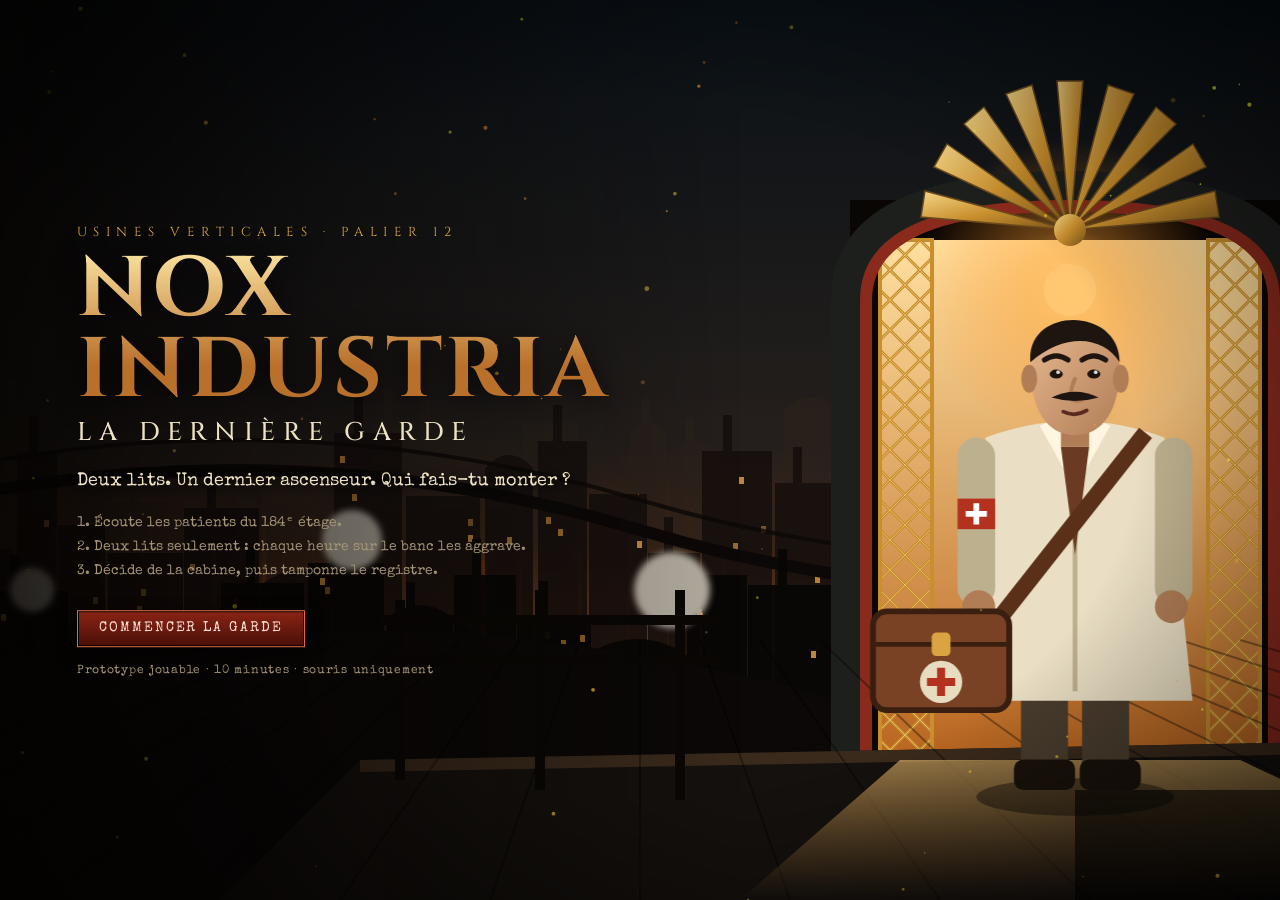
==== commit 323c51ea: "Nox Industria: redraw all art in SVG, simplify rules (listen, bed, validate hour) Co-Authored-By: Cl" ====
--- a/nox-industria/index.html
+++ b/nox-industria/index.html
@@ -9,221 +9,212 @@
 <link href="https://fonts.googleapis.com/css2?family=Cinzel:wght@500;700&family=Special+Elite&display=swap" rel="stylesheet">
 <style>
   :root {
-    --bg: #0a0705; --ink: #2a1d10; --paper: #d8c6a0; --paper2: #c9b48a; --text: #eadfc4; --dim: #9d8f72;
-    --brass: #d9a441; --amber: #ffb347; --red: #b2321f; --red2: #7d1d12; --steel: #1c1f1d; --good: #86c46d; --warn: #e0a030; --bad: #d4452c;
+    --bg: #080605; --ink: #2a1d10; --paper: #dccaa3; --paper2: #c8b189; --text: #efe3c6; --dim: #a39477;
+    --brass: #dcaa4a; --amber: #ffb347; --red: #b2321f; --good: #86c46d; --warn: #e6a532; --bad: #dc4a30;
     --serif: "Cinzel", "Trajan Pro", Georgia, serif; --type: "Special Elite", "Courier New", monospace;
   }
   * { box-sizing: border-box; }
-  html, body { margin: 0; height: 100%; background: var(--bg); color: var(--text); font: 15px/1.5 var(--type); overflow: hidden; }
+  html, body { margin: 0; height: 100%; background: var(--bg); color: var(--text); font-family: var(--type); overflow: hidden; }
   button { font: inherit; color: inherit; cursor: pointer; }
   button:focus-visible { outline: 2px solid var(--amber); outline-offset: 2px; }
   .screen { position: fixed; inset: 0; display: none; }
   .screen.on { display: block; }
+  .btn { background: linear-gradient(180deg, #4a3319, #24170b); border: 1px solid var(--brass); color: var(--amber); padding: .75em 1.5em; letter-spacing: .14em; text-transform: uppercase; font-size: 14px; box-shadow: 0 0 0 1px #000 inset, 0 6px 18px rgba(0,0,0,.55); transition: .15s; }
+  .btn:hover:not(:disabled) { background: linear-gradient(180deg, #6a4620, #33200d); color: #fff2d2; box-shadow: 0 0 22px rgba(255,179,71,.4); transform: translateY(-1px); }
+  .btn:disabled { opacity: .4; cursor: not-allowed; }
+  .btn.red { border-color: #e0674a; color: #ffe0d4; background: linear-gradient(180deg, #8a2415, #4a0f08); }
+  .btn.red:hover:not(:disabled) { background: linear-gradient(180deg, #ad2d1a, #5c130a); box-shadow: 0 0 22px rgba(255,90,60,.45); }
 
   /* ---------- Titre ---------- */
-  #title { background: #000 url(promo.webp) center / cover no-repeat; }
-  #title::after { content: ""; position: absolute; inset: 0; background: linear-gradient(90deg, rgba(0,0,0,.6), rgba(0,0,0,0) 62%); pointer-events: none; }
-  .tt { position: absolute; z-index: 1; left: 6vw; top: 50%; transform: translateY(-50%); max-width: min(560px, 46vw); }
+  #title { background: #050302; }
+  #titleArt, #titleArt svg, #embers { position: absolute; inset: 0; width: 100%; height: 100%; }
+  #titleArt svg { object-fit: cover; }
+  #title::after { content: ""; position: absolute; inset: 0; background: linear-gradient(90deg, rgba(4,2,1,.78), rgba(4,2,1,0) 58%), radial-gradient(ellipse at 50% 50%, transparent 55%, rgba(0,0,0,.6)); pointer-events: none; }
+  .tt { position: absolute; z-index: 2; left: 6vw; top: 50%; transform: translateY(-50%); max-width: min(560px, 48vw); }
   .tt .eyebrow { font-family: var(--serif); letter-spacing: .5em; font-size: 13px; color: var(--brass); text-transform: uppercase; }
-  .tt h1 { font-family: var(--serif); font-weight: 700; margin: 6px 0 2px; font-size: clamp(38px, 6.4vw, 92px); line-height: .98; letter-spacing: .04em; text-transform: uppercase;
-           background: linear-gradient(180deg, #f6d68a, #b5702a 70%); -webkit-background-clip: text; background-clip: text; color: transparent; filter: drop-shadow(0 4px 12px rgba(0,0,0,.7)); }
-  .tt h2 { font-family: var(--serif); font-weight: 500; margin: 0 0 22px; font-size: clamp(16px, 2vw, 26px); letter-spacing: .28em; text-transform: uppercase; color: var(--text); }
-  .tt p { margin: 0 0 26px; font-size: 17px; max-width: 30em; text-shadow: 0 2px 8px #000; }
-  .btn { background: linear-gradient(180deg, #3a2a18, #20160c); border: 1px solid var(--brass); color: var(--amber); padding: 11px 22px; letter-spacing: .12em; text-transform: uppercase; font-size: 14px; box-shadow: 0 0 0 1px #000 inset, 0 4px 14px rgba(0,0,0,.5); transition: .15s; }
-  .btn:hover:not(:disabled) { background: linear-gradient(180deg, #5a3d1d, #2c1d0e); color: #fff1cf; box-shadow: 0 0 18px rgba(255,179,71,.35); }
-  .btn:disabled { opacity: .4; cursor: not-allowed; }
-  .btn.red { border-color: #d65a40; color: #ffd8cc; background: linear-gradient(180deg, #7d1d12, #4a0f08); }
-  .tt small { display: block; margin-top: 22px; color: var(--dim); font-size: 12px; letter-spacing: .06em; }
+  .tt h1 { font-family: var(--serif); font-weight: 700; margin: 8px 0 4px; font-size: clamp(40px, 6.6vw, 96px); line-height: .96; letter-spacing: .04em; text-transform: uppercase; background: linear-gradient(180deg, #fbe3a0, #b9702a 72%); -webkit-background-clip: text; background-clip: text; color: transparent; filter: drop-shadow(0 4px 14px rgba(0,0,0,.8)); }
+  .tt h2 { font-family: var(--serif); font-weight: 500; margin: 0 0 22px; font-size: clamp(15px, 2vw, 26px); letter-spacing: .3em; text-transform: uppercase; }
+  .tt .tag { margin: 0 0 22px; font-size: 18px; text-shadow: 0 2px 10px #000; }
+  .tt ol { margin: 0 0 26px; padding: 0 0 0 1.2em; font-size: 14px; color: var(--dim); line-height: 1.7; }
+  .tt small { display: block; margin-top: 18px; color: var(--dim); font-size: 12px; letter-spacing: .06em; }
 
   /* ---------- Jeu ---------- */
-  #game { background: radial-gradient(ellipse at 40% 30%, #1a120b, #070504 75%); }
-  #g { position: absolute; inset: 0; display: grid; grid-template-columns: minmax(0, 1fr) 390px; grid-template-rows: 54px minmax(0, 1fr) 138px; }
-  #hud { grid-column: 1 / -1; display: flex; align-items: center; gap: 22px; padding: 0 18px; background: linear-gradient(180deg, #2a1d12, #130d08); border-bottom: 2px solid var(--brass); }
-  #hud .brand { font-family: var(--serif); letter-spacing: .24em; font-size: 14px; color: var(--brass); text-transform: uppercase; white-space: nowrap; }
-  #clock { font-family: var(--serif); font-size: 26px; color: var(--amber); letter-spacing: .08em; text-shadow: 0 0 12px rgba(255,179,71,.5); min-width: 92px; }
-  .meter { display: flex; flex-direction: column; line-height: 1.15; font-size: 11px; color: var(--dim); text-transform: uppercase; letter-spacing: .1em; }
-  .meter b { color: var(--text); font-size: 15px; letter-spacing: 0; font-weight: normal; }
-  .grow { flex: 1; }
-  #phoneBtn { position: relative; }
-  #phoneBtn.ring { animation: ring .5s infinite; border-color: #ff6a4a; color: #fff; }
+  #game { background: radial-gradient(ellipse at 50% 40%, #1a110a, #050302 80%); }
+  #stage { position: absolute; left: 50%; top: 50%; width: min(100vw, 177.78vh); aspect-ratio: 16 / 9; transform: translate(-50%, -50%); container-type: inline-size; background: #000; box-shadow: 0 0 80px rgba(0,0,0,.9); overflow: hidden; }
+  #art, #art svg { position: absolute; inset: 0; width: 100%; height: 100%; display: block; }
+  #ui { position: absolute; inset: 0; font-size: max(11px, 1.05cqw); pointer-events: none; }
+  #ui > * { pointer-events: auto; }
+  #hud { position: absolute; left: 1.6%; top: 2.4%; display: flex; gap: 1.2em; align-items: center; pointer-events: none; }
+  #clockBox { background: linear-gradient(180deg, rgba(40,28,16,.92), rgba(14,9,5,.92)); border: 1px solid var(--brass); padding: .5em 1.1em; box-shadow: 0 6px 18px rgba(0,0,0,.6); }
+  #clock { font-family: var(--serif); font-size: 2.6em; color: var(--amber); letter-spacing: .08em; line-height: 1; text-shadow: 0 0 16px rgba(255,179,71,.6); }
+  #clockBox small { display: block; font-size: .8em; color: var(--dim); letter-spacing: .2em; text-transform: uppercase; margin-top: .2em; }
+  #beds { background: rgba(14,9,5,.85); border: 1px solid #5a4220; padding: .55em .9em; font-size: .95em; letter-spacing: .12em; text-transform: uppercase; color: var(--dim); }
+  #beds b { color: var(--text); font-weight: normal; }
+  #topR { position: absolute; right: 1.6%; top: 2.4%; display: flex; gap: .6em; }
+  #topR .btn { padding: .6em 1em; font-size: 1em; background: linear-gradient(180deg, rgba(60,42,22,.95), rgba(24,16,8,.95)); }
+  #phoneBtn.ring { animation: ring .45s infinite; border-color: #ff6a4a; color: #fff; }
   @keyframes ring { 0%, 100% { transform: rotate(0); } 25% { transform: rotate(-4deg); } 75% { transform: rotate(4deg); } }
 
-  #stageWrap { display: flex; align-items: center; justify-content: center; min-height: 0; min-width: 0; padding: 10px 6px 0 12px; }
-  #stage { position: relative; width: min(100%, calc((100vh - 200px) * 1.7769)); aspect-ratio: 1672 / 941; background: #000 url(scene.webp) center / cover no-repeat; border: 2px solid #3a2a18; box-shadow: 0 0 40px rgba(0,0,0,.8), 0 0 0 1px #000; overflow: hidden; }
-  #stage::before { content: ""; position: absolute; inset: 0; background: radial-gradient(ellipse at 55% 55%, rgba(0,0,0,0) 40%, rgba(5,3,1,.55)); pointer-events: none; }
-  #stage::after { content: ""; position: absolute; inset: 0; pointer-events: none; background: radial-gradient(circle at 4% 80%, rgba(255,170,60,.18), transparent 22%), radial-gradient(circle at 85% 6%, rgba(255,190,90,.14), transparent 20%); animation: flick 3.4s infinite; mix-blend-mode: screen; }
-  @keyframes flick { 0%, 100% { opacity: .9; } 18% { opacity: .65; } 22% { opacity: 1; } 55% { opacity: .8; } 60% { opacity: 1; } }
-  .spot { position: absolute; transform: translate(-50%, -50%); z-index: 3; background: rgba(10,6,3,.72); border: 1px solid var(--brass); color: var(--amber); font-size: 11px; letter-spacing: .12em; text-transform: uppercase; padding: 5px 10px; border-radius: 2px; white-space: nowrap; }
-  .spot:hover { background: rgba(60,38,14,.92); color: #fff; }
-  .spot.pulse { animation: pulse 1s infinite; border-color: #ff6a4a; color: #fff; }
-  @keyframes pulse { 0%, 100% { box-shadow: 0 0 0 0 rgba(255,106,74,.7); } 50% { box-shadow: 0 0 0 10px rgba(255,106,74,0); } }
-  .slot { position: absolute; transform: translate(-50%, -50%); width: 7%; aspect-ratio: 1; border: 1px dashed rgba(217,164,65,.35); border-radius: 50%; pointer-events: none; z-index: 1; }
-  .pt { position: absolute; transform: translate(-50%, -50%); width: 8.2%; min-width: 56px; z-index: 2; padding: 0; background: none; border: 0; text-align: center; transition: left .6s ease, top .6s ease; }
-  .pt .ring { display: block; width: 100%; aspect-ratio: 1; border-radius: 50%; padding: 4px; background: conic-gradient(var(--c, #86c46d) calc(var(--hp, 100) * 1%), rgba(0,0,0,.65) 0); box-shadow: 0 4px 14px rgba(0,0,0,.7); transition: .2s; }
-  .pt .face { display: block; width: 100%; height: 100%; border-radius: 50%; border: 2px solid #1a110a; background: #222 var(--pic) var(--bgx) var(--bgy) / var(--bgs) auto no-repeat; filter: sepia(.35) contrast(1.05); }
-  .pt:hover .ring, .pt.sel .ring { transform: scale(1.1); box-shadow: 0 0 0 3px var(--amber), 0 0 22px rgba(255,179,71,.7); }
-  .pt .nm { display: block; margin-top: 3px; font-size: 11px; letter-spacing: .08em; text-transform: uppercase; background: rgba(8,5,2,.85); border: 1px solid #3a2a18; padding: 1px 4px; white-space: nowrap; }
-  .pt .tg { display: block; font-size: 10px; color: var(--amber); letter-spacing: .1em; text-transform: uppercase; text-shadow: 0 1px 3px #000; }
-  .pt.dead .face { filter: grayscale(1) brightness(.55); }
-  .pt.dead .ring { background: #000; }
-  .pt.arrive { animation: arrive .9s ease-out; }
-  @keyframes arrive { from { opacity: 0; transform: translate(-50%, -50%) scale(.6); } to { opacity: 1; transform: translate(-50%, -50%) scale(1); } }
-  #flash { position: absolute; inset: 0; background: rgba(255,200,120,.0); pointer-events: none; z-index: 4; transition: background .5s; }
-  #flash.on { background: rgba(255,200,120,.3); transition: none; }
-
-  #side { padding: 10px 14px 0 6px; min-height: 0; overflow: auto; }
-  .fiche { position: relative; min-height: 100%; background: linear-gradient(160deg, var(--paper), var(--paper2)); color: var(--ink); padding: 22px 18px 18px; border: 1px solid #6a5632; box-shadow: 0 10px 30px rgba(0,0,0,.6), inset 0 0 40px rgba(110,80,30,.35); }
-  .fiche::before { content: ""; position: absolute; left: 50%; top: -9px; width: 56px; height: 20px; transform: translateX(-50%); background: linear-gradient(180deg, #e8c070, #8a6420); border-radius: 3px; box-shadow: 0 2px 4px rgba(0,0,0,.5); }
-  .fiche .hdr { display: flex; gap: 14px; align-items: center; }
-  .polaroid { flex: none; width: 92px; height: 92px; border: 4px solid #efe4c8; box-shadow: 0 2px 8px rgba(0,0,0,.4); background: #222 var(--pic) var(--bgx) var(--bgy) / var(--bgs) auto no-repeat; filter: grayscale(.85) sepia(.3) contrast(1.08); }
-  .fiche h2 { margin: 0; font-family: var(--serif); font-size: 21px; letter-spacing: .03em; line-height: 1.1; }
-  .fiche .role { font-size: 12px; opacity: .75; text-transform: uppercase; letter-spacing: .08em; margin-top: 2px; }
-  .fiche dl { margin: 14px 0 6px; font-size: 13px; }
-  .fiche dt { font-size: 10px; text-transform: uppercase; letter-spacing: .14em; opacity: .65; margin-top: 8px; }
-  .fiche dd { margin: 1px 0 0; }
-  .motif { font-weight: bold; border-bottom: 1px dotted rgba(0,0,0,.4); }
-  .tenue { height: 10px; background: rgba(0,0,0,.25); border: 1px solid rgba(0,0,0,.5); margin-top: 4px; }
-  .tenue i { display: block; height: 100%; background: var(--c, #86c46d); transition: width .4s; }
-  .learn { margin: 6px 0 0; padding: 0 0 0 16px; font-size: 12.5px; }
-  .learn li { margin: 2px 0; }
-  .fiche h3 { font-family: var(--serif); font-size: 12px; letter-spacing: .18em; text-transform: uppercase; margin: 14px 0 6px; padding-bottom: 3px; border-bottom: 1px solid rgba(0,0,0,.35); }
-  .acts { display: grid; gap: 6px; }
-  .act { text-align: left; background: rgba(42,29,16,.1); border: 1px solid rgba(42,29,16,.5); padding: 7px 10px; font-size: 13px; color: var(--ink); display: flex; justify-content: space-between; gap: 8px; }
-  .act:hover:not(:disabled) { background: rgba(42,29,16,.85); color: var(--paper); }
-  .act:disabled { opacity: .45; cursor: not-allowed; }
-  .act .cost { font-size: 11px; opacity: .7; white-space: nowrap; }
-  .act.done { text-decoration: line-through; opacity: .55; }
-  .empty { color: var(--ink); text-align: center; padding: 40px 10px; font-size: 14px; }
-  .empty b { font-family: var(--serif); font-size: 18px; display: block; margin-bottom: 8px; letter-spacing: .08em; }
-
-  #foot { grid-column: 1 / -1; display: grid; grid-template-columns: minmax(0, 1fr) 230px; gap: 14px; padding: 10px 18px 12px; background: linear-gradient(0deg, #130d08, #1d140c); border-top: 2px solid var(--brass); min-height: 0; }
-  #log { overflow-y: auto; font-size: 14px; line-height: 1.45; padding-right: 8px; scrollbar-color: #5a4220 #120c07; }
-  #log p { margin: 0 0 6px; animation: fadein .6s; }
-  #log .n { color: var(--text); } #log .s { color: var(--dim); font-style: italic; } #log .sys { color: var(--brass); } #log .bad { color: #ff8a70; } #log .say { color: var(--amber); }
-  @keyframes fadein { from { opacity: 0; transform: translateY(4px); } }
-  #ctl { display: flex; flex-direction: column; gap: 8px; justify-content: center; }
-  #pips { display: flex; gap: 6px; align-items: center; font-size: 11px; text-transform: uppercase; letter-spacing: .1em; color: var(--dim); }
-  .pip { width: 16px; height: 16px; border-radius: 50%; border: 2px solid var(--brass); background: radial-gradient(circle at 35% 30%, #ffd07a, #b5702a); }
-  .pip.off { background: #120c07; }
-
-  /* ---------- Fenêtres (téléphone, cabine) ---------- */
-  .modal { position: fixed; inset: 0; z-index: 20; display: none; align-items: center; justify-content: center; background: rgba(4,2,1,.78); padding: 16px; }
-  .modal.on { display: flex; }
-  .card { width: min(640px, 100%); max-height: 94vh; overflow: auto; background: linear-gradient(170deg, #2b2016, #150e09); border: 2px solid var(--brass); box-shadow: 0 0 60px rgba(0,0,0,.9), 0 0 0 5px #0a0705, 0 0 0 6px #6a4a1c; padding: 26px 28px 24px; }
+  /* fiche patient */
+  #fiche { position: absolute; left: 1.6%; top: 14%; width: 25%; max-height: 48%; overflow: auto; background: linear-gradient(160deg, var(--paper), var(--paper2)); color: var(--ink); padding: 1.5em 1.1em .9em; border: 1px solid #6a5632; box-shadow: 0 14px 40px rgba(0,0,0,.7), inset 0 0 40px rgba(110,80,30,.35); transform: translateX(-120%) rotate(-3deg); opacity: 0; transition: transform .45s cubic-bezier(.2, .9, .3, 1), opacity .3s; scrollbar-width: thin; }
+  #fiche.on { transform: none; opacity: 1; }
+  #fiche::before { content: ""; position: absolute; left: 50%; top: -.7em; width: 4.4em; height: 1.5em; transform: translateX(-50%); background: linear-gradient(180deg, #ecc678, #8a6420); border-radius: .25em; box-shadow: 0 2px 4px rgba(0,0,0,.5); }
+  .fh { display: flex; gap: 1em; align-items: center; }
+  .portrait { position: relative; flex: none; width: 5.6em; height: 5.6em; border: .35em solid #f1e7cc; box-shadow: 0 3px 10px rgba(0,0,0,.45); transform: rotate(-2deg); overflow: hidden; background: #222; }
+  .portrait svg { display: block; width: 100%; height: 100%; filter: sepia(.5) contrast(1.06) saturate(.85); }
+  .portrait::after { content: ""; position: absolute; inset: 0; background: radial-gradient(circle, transparent 50%, rgba(40,20,5,.5)); }
+  #fiche h2 { margin: 0; font-family: var(--serif); font-size: 1.45em; line-height: 1.05; }
+  .role { font-size: .85em; opacity: .75; text-transform: uppercase; letter-spacing: .08em; margin-top: .25em; }
+  .lbl { font-size: .7em; text-transform: uppercase; letter-spacing: .16em; opacity: .65; margin: .8em 0 .2em; }
+  .motif { font-weight: bold; border-bottom: 1px dotted rgba(0,0,0,.4); padding-bottom: .2em; }
+  .chip { display: inline-block; margin-top: .3em; padding: .1em .7em; border: 2px solid var(--c); color: var(--c); font-family: var(--serif); font-weight: 700; letter-spacing: .12em; text-transform: uppercase; font-size: .95em; background: rgba(255,255,255,.25); }
+  .says { margin: .2em 0 0; padding: 0; list-style: none; font-size: .88em; line-height: 1.35; }
+  .says li { margin: .35em 0; padding-left: .8em; border-left: 3px solid var(--red); font-style: italic; }
+  .acts { display: grid; gap: .35em; margin-top: .8em; }
+  .act { text-align: left; background: rgba(42,29,16,.1); border: 1px solid rgba(42,29,16,.55); padding: .45em .7em; color: var(--ink); display: flex; justify-content: space-between; gap: .5em; font-size: .95em; }
+  .act:hover:not(:disabled) { background: var(--ink); color: var(--paper); }
+  .act:disabled { opacity: .4; cursor: not-allowed; }
+  .act small { opacity: .7; }
+  .hint { font-size: .8em; opacity: .75; margin-top: .6em; line-height: 1.3; }
+
+  /* barre de narration */
+  #bar { position: absolute; left: 1.6%; right: 1.6%; bottom: 2.6%; display: grid; grid-template-columns: minmax(0, 1fr) auto; gap: 1.4em; align-items: center; background: linear-gradient(180deg, rgba(36,25,14,.94), rgba(12,8,4,.96)); border: 1px solid var(--brass); box-shadow: 0 0 0 3px #080503, 0 0 0 4px #6a4a1c, 0 14px 40px rgba(0,0,0,.7); padding: .7em 1.2em; min-height: 4.6em; }
+  #narr { font-size: 1.12em; line-height: 1.45; color: var(--text); min-height: 2.9em; }
+  #narr em { color: var(--amber); font-style: normal; }
+  #endHour { white-space: nowrap; font-size: 1.1em; }
+
+  #fade { position: absolute; inset: 0; z-index: 8; background: #050302; display: flex; align-items: center; justify-content: center; opacity: 0; pointer-events: none; transition: opacity .6s; }
+  #fade.on { opacity: 1; }
+  #fade span { font-family: var(--serif); font-size: 6em; color: var(--amber); letter-spacing: .12em; text-shadow: 0 0 30px rgba(255,179,71,.6); }
+
+  /* dessin de la scène */
+  .tw { animation: tw 4s ease-in-out infinite; }
+  @keyframes tw { 0%, 100% { opacity: 1; } 50% { opacity: .25; } }
+  .smoke { animation: rise 9s linear infinite; transform-box: fill-box; transform-origin: center; }
+  @keyframes rise { 0% { transform: translateY(0) scale(.7); opacity: 0; } 15% { opacity: .55; } 100% { transform: translateY(-170px) scale(2.4); opacity: 0; } }
+  .steam { animation: rise 5s linear infinite; transform-box: fill-box; transform-origin: center; }
+  .lampg { animation: flick 3.6s infinite; }
+  @keyframes flick { 0%, 100% { opacity: .95; } 17% { opacity: .6; } 21% { opacity: 1; } 55% { opacity: .8; } 60% { opacity: 1; } }
+  .crane { transform-origin: 300px 70px; animation: sway 7s ease-in-out infinite; }
+  @keyframes sway { 0%, 100% { transform: rotate(-3deg); } 50% { transform: rotate(3deg); } }
+  .gl, .gr { transition: transform 1.4s cubic-bezier(.5, 0, .3, 1); }
+  .open .gl { transform: translateX(-135px); } .open .gr { transform: translateX(135px); }
+  .beam { animation: beam 6s ease-in-out infinite; }
+  @keyframes beam { 0%, 100% { opacity: .5; } 50% { opacity: .8; } }
+  .red-lamp { fill: #5a1710; transition: .3s; }
+  .pulse .red-lamp { animation: lampred .8s infinite; }
+  @keyframes lampred { 0%, 100% { fill: #5a1710; } 50% { fill: #ff4a30; filter: drop-shadow(0 0 10px #ff4a30); } }
+  .pat { cursor: pointer; transition: transform 1s cubic-bezier(.4, 0, .2, 1); }
+  .pat:hover .fig, .pat.sel .fig { filter: drop-shadow(0 0 5px #ffb347) drop-shadow(0 0 14px rgba(255,179,71,.6)); }
+  .pat.dead .fig { filter: grayscale(1) brightness(.6); }
+  .mk { animation: bob 1.6s ease-in-out infinite; }
+  @keyframes bob { 0%, 100% { transform: translateY(0); } 50% { transform: translateY(-6px); } }
+  .mk.crit polygon { animation: critp .8s infinite; }
+  @keyframes critp { 50% { opacity: .55; } }
+  .hot { cursor: pointer; }
+  .hot:hover { filter: drop-shadow(0 0 8px #ffb347); }
+  .ringing { animation: ring .45s infinite; transform-box: fill-box; transform-origin: center; }
+
+  /* ---------- Fenêtres ---------- */
+  .modal { position: fixed; inset: 0; z-index: 20; display: none; align-items: center; justify-content: center; background: rgba(4,2,1,.8); padding: 16px; }
+  .modal.on { display: flex; animation: fadein .3s; }
+  @keyframes fadein { from { opacity: 0; } }
+  .card { width: min(660px, 100%); max-height: 94vh; overflow: auto; background: linear-gradient(170deg, #2e2217, #150e09); border: 2px solid var(--brass); box-shadow: 0 0 70px rgba(0,0,0,.9), 0 0 0 5px #0a0705, 0 0 0 6px #6a4a1c; padding: 26px 28px 24px; }
   .card h3 { font-family: var(--serif); font-size: 15px; letter-spacing: .28em; text-transform: uppercase; color: var(--brass); margin: 0 0 14px; }
-  .card p { margin: 0 0 14px; }
-  .card .quote { border-left: 3px solid var(--red); padding-left: 14px; color: #ffe9c4; font-size: 16px; }
-  .choices { display: grid; gap: 8px; margin-top: 6px; }
-  .choice { text-align: left; background: rgba(0,0,0,.35); border: 1px solid #6a4a1c; padding: 10px 14px; color: var(--text); }
+  .card p { margin: 0 0 14px; line-height: 1.5; }
+  .card .quote { border-left: 3px solid var(--red); padding-left: 14px; color: #ffe9c4; font-size: 17px; }
+  .choices { display: grid; gap: 8px; margin-top: 8px; }
+  .choice { text-align: left; background: rgba(0,0,0,.35); border: 1px solid #6a4a1c; padding: 11px 15px; color: var(--text); font-size: 15px; display: flex; gap: 12px; align-items: center; }
   .choice:hover:not(:disabled) { border-color: var(--amber); background: rgba(90,60,20,.45); }
   .choice:disabled { opacity: .45; cursor: not-allowed; }
-  .choice small { display: block; color: var(--dim); font-size: 12px; margin-top: 2px; }
+  .choice small { display: block; color: var(--dim); font-size: 12.5px; margin-top: 2px; }
+  .choice .mini { flex: none; width: 44px; height: 44px; border: 2px solid #efe2c2; overflow: hidden; }
+  .choice .mini svg { width: 100%; height: 100%; filter: sepia(.5); }
 
   /* ---------- Registre ---------- */
-  #reg { background: #050302 url(desk.webp) center / cover no-repeat; }
-  #reg::before { content: ""; position: absolute; inset: 0; background: rgba(6,3,1,.62); }
-  #regIn { position: absolute; inset: 0; overflow: auto; padding: 22px 24px 28px; }
-  #regIn > h2 { font-family: var(--serif); letter-spacing: .22em; text-transform: uppercase; color: var(--brass); margin: 0 0 4px; text-align: center; font-size: 22px; }
-  .rcard h2 { margin: 0; font-family: var(--serif); font-size: 18px; line-height: 1.1; }
-  .rcard .role { font-size: 12px; opacity: .75; text-transform: uppercase; letter-spacing: .08em; margin-top: 2px; }
-  .rcard .hdr { display: flex; gap: 12px; align-items: center; }
-  #regIn .sub { text-align: center; color: var(--text); margin: 0 auto 18px; max-width: 60ch; }
-  #cards { display: flex; gap: 22px; justify-content: center; flex-wrap: wrap; }
-  .rcard { position: relative; width: 290px; background: linear-gradient(160deg, var(--paper), var(--paper2)); color: var(--ink); padding: 20px 16px 16px; border: 1px solid #6a5632; box-shadow: 0 12px 30px rgba(0,0,0,.7), inset 0 0 40px rgba(110,80,30,.35); }
-  .rcard::before { content: ""; position: absolute; left: 50%; top: -9px; width: 56px; height: 20px; transform: translateX(-50%); background: linear-gradient(180deg, #e8c070, #8a6420); border-radius: 3px; }
-  .rcard .stamp { position: absolute; right: 12px; top: 122px; transform: rotate(-12deg) scale(1); border: 3px solid var(--red); color: var(--red); font-family: var(--serif); font-weight: 700; letter-spacing: .12em; font-size: 14px; padding: 3px 8px; text-transform: uppercase; opacity: 0; pointer-events: none; text-align: center; background: rgba(216,198,160,.55); }
-  .rcard .stamp.on { opacity: .95; animation: stamp .35s cubic-bezier(.2, 1.6, .4, 1); }
-  @keyframes stamp { from { transform: rotate(-12deg) scale(2.6); opacity: 0; } to { transform: rotate(-12deg) scale(1); opacity: .95; } }
-  .rcard .tag { font-size: 10px; letter-spacing: .14em; text-transform: uppercase; display: inline-block; padding: 1px 6px; border: 1px solid currentColor; margin-top: 4px; }
-  .rcard .orig { font-size: 12.5px; margin: 10px 0; }
-  .rcard .act .cost { font-size: 11px; }
-  .rcard .act.sel { background: var(--ink); color: var(--paper); }
-  #regFoot { max-width: 760px; margin: 22px auto 0; text-align: center; }
-  #regFoot label { display: block; margin-bottom: 14px; cursor: pointer; }
-  #regFoot input { accent-color: var(--brass); }
+  #reg { background: radial-gradient(ellipse at 18% 8%, rgba(255,170,70,.28), transparent 42%), radial-gradient(ellipse at 50% 60%, #1f3a34, #0b1613 75%); overflow: auto; }
+  #reg::before { content: ""; position: fixed; inset: 0; background: repeating-linear-gradient(90deg, rgba(0,0,0,.05) 0 2px, transparent 2px 5px); pointer-events: none; }
+  #regIn { position: relative; max-width: 1040px; margin: 0 auto; padding: 28px 22px 40px; }
+  #regIn > h2 { font-family: var(--serif); letter-spacing: .24em; text-transform: uppercase; color: var(--brass); margin: 0 0 6px; text-align: center; font-size: 24px; }
+  #regIn .sub { text-align: center; margin: 0 auto 26px; max-width: 58ch; color: var(--text); }
+  #cards { display: flex; gap: 24px; justify-content: center; flex-wrap: wrap; }
+  .rcard { position: relative; width: 300px; background: linear-gradient(160deg, var(--paper), var(--paper2)); color: var(--ink); padding: 22px 16px 16px; border: 1px solid #6a5632; box-shadow: 0 14px 34px rgba(0,0,0,.7), inset 0 0 40px rgba(110,80,30,.35); }
+  .rcard:nth-child(1) { transform: rotate(-1.4deg); } .rcard:nth-child(3) { transform: rotate(1.2deg); }
+  .rcard::before { content: ""; position: absolute; left: 50%; top: -10px; width: 56px; height: 20px; transform: translateX(-50%); background: linear-gradient(180deg, #ecc678, #8a6420); border-radius: 3px; }
+  .rcard .fh { font-size: 14px; } .rcard h2 { margin: 0; font-family: var(--serif); font-size: 19px; line-height: 1.1; }
+  .rcard .role { font-size: 11px; opacity: .75; text-transform: uppercase; letter-spacing: .08em; margin-top: 3px; }
+  .rcard .tag { font-size: 10px; letter-spacing: .14em; text-transform: uppercase; display: inline-block; padding: 1px 6px; border: 1px solid currentColor; margin-top: 5px; }
+  .rcard .portrait { font-size: 14px; }
+  .rcard .opt { display: block; width: 100%; text-align: left; margin-top: 8px; background: rgba(42,29,16,.08); border: 1px solid rgba(42,29,16,.5); padding: 9px 11px; color: var(--ink); font-size: 13.5px; line-height: 1.35; }
+  .rcard .opt b { display: block; font-family: var(--serif); letter-spacing: .08em; font-size: 12px; text-transform: uppercase; margin-bottom: 3px; }
+  .rcard .opt:hover:not(:disabled) { background: rgba(42,29,16,.2); }
+  .rcard .opt.sel { background: var(--ink); color: var(--paper); }
+  .rcard .opt:disabled { opacity: .4; cursor: not-allowed; }
+  .rcard .stamp { position: absolute; right: 12px; bottom: 14px; transform: rotate(-12deg); border: 3px solid var(--red); color: var(--red); font-family: var(--serif); font-weight: 700; letter-spacing: .12em; font-size: 16px; padding: 3px 9px; text-transform: uppercase; opacity: 0; pointer-events: none; background: rgba(220,202,163,.5); }
+  .rcard .stamp.on { opacity: .92; animation: stamp .35s cubic-bezier(.2, 1.6, .4, 1); }
+  @keyframes stamp { from { transform: rotate(-12deg) scale(2.8); opacity: 0; } to { transform: rotate(-12deg) scale(1); opacity: .92; } }
+  #regFoot { text-align: center; margin-top: 30px; }
 
   /* ---------- Épilogue ---------- */
-  #end { background: #000 url(promo.webp) center / cover no-repeat; overflow: auto; }
-  #end::before { content: ""; position: fixed; inset: 0; background: rgba(4,2,1,.8); }
-  #endIn { position: relative; max-width: 820px; margin: 0 auto; padding: 38px 22px 60px; }
+  #end { background: #050302; overflow: auto; }
+  #endArt, #endArt svg { position: fixed; inset: 0; width: 100%; height: 100%; }
+  #end::before { content: ""; position: fixed; inset: 0; z-index: 1; background: rgba(4,2,1,.82); }
+  #endIn { position: relative; z-index: 2; max-width: 820px; margin: 0 auto; padding: 40px 22px 70px; }
   #endIn .when { font-family: var(--serif); letter-spacing: .3em; color: var(--brass); font-size: 13px; text-transform: uppercase; }
-  #endIn h1 { font-family: var(--serif); text-transform: uppercase; letter-spacing: .08em; font-size: clamp(32px, 6vw, 58px); margin: 6px 0 14px; background: linear-gradient(180deg, #f6d68a, #b5702a 75%); -webkit-background-clip: text; background-clip: text; color: transparent; }
-  #endIn p { margin: 0 0 14px; font-size: 16px; }
-  #endIn h3 { font-family: var(--serif); font-size: 13px; letter-spacing: .24em; text-transform: uppercase; color: var(--brass); margin: 26px 0 10px; border-bottom: 1px solid #4a361a; padding-bottom: 5px; }
-  .fate { display: flex; gap: 14px; margin-bottom: 12px; align-items: flex-start; }
-  .fate .polaroid { width: 64px; height: 64px; border-width: 3px; }
+  #endIn h1 { font-family: var(--serif); text-transform: uppercase; letter-spacing: .08em; font-size: clamp(34px, 6vw, 62px); margin: 6px 0 16px; background: linear-gradient(180deg, #fbe3a0, #b9702a 75%); -webkit-background-clip: text; background-clip: text; color: transparent; }
+  #endIn p { margin: 0 0 14px; font-size: 17px; line-height: 1.55; }
+  #endIn h3 { font-family: var(--serif); font-size: 13px; letter-spacing: .24em; text-transform: uppercase; color: var(--brass); margin: 28px 0 12px; border-bottom: 1px solid #4a361a; padding-bottom: 5px; }
+  .fate { display: flex; gap: 14px; margin-bottom: 14px; align-items: flex-start; }
+  .fate .portrait { width: 70px; height: 70px; border-width: 3px; font-size: 14px; }
   .fate b { color: var(--amber); font-weight: normal; }
-  .fate .st { font-size: 11px; letter-spacing: .12em; text-transform: uppercase; color: var(--dim); }
-  .next li { margin-bottom: 8px; }
-  #endIn .row { display: flex; gap: 12px; flex-wrap: wrap; margin-top: 28px; }
-
-  @media (max-width: 900px) {
-    html, body { overflow: auto; }
-    #g { position: static; display: block; min-height: 100vh; }
-    #hud { flex-wrap: wrap; padding: 8px 12px; height: auto; gap: 12px; }
-    #stage { width: 100%; }
-    #stageWrap { padding: 8px; }
-    #side { padding: 8px; }
-    #foot { display: block; }
-    #log { max-height: 180px; margin-bottom: 10px; }
-    #game.screen { position: absolute; min-height: 100%; }
-    .tt { max-width: 88vw; left: 6vw; top: auto; bottom: 8vh; transform: none; }
+  .fate .st { font-size: 11px; letter-spacing: .14em; text-transform: uppercase; color: var(--dim); margin-bottom: 2px; }
+  .next { padding-left: 1.2em; } .next li { margin-bottom: 8px; line-height: 1.5; }
+  #endIn .row { display: flex; gap: 12px; flex-wrap: wrap; margin-top: 30px; }
+
+  @media (max-width: 760px) {
+    .tt { max-width: 88vw; top: auto; bottom: 6vh; transform: none; }
+    .tt ol, .tt .tag { display: none; }
+    #fiche { width: 46%; font-size: 11px; }
   }
-  @media (prefers-reduced-motion: reduce) { * { animation: none !important; transition: none !important; } }
+  @media (prefers-reduced-motion: reduce) { * { animation: none !important; } }
 </style>
 </head>
 <body>
 
+<svg width="0" height="0" style="position:absolute" aria-hidden="true"><defs id="defs"></defs></svg>
+
 <!-- TITRE -->
 <section id="title" class="screen on">
+  <div id="titleArt"></div><canvas id="embers"></canvas>
   <div class="tt">
     <div class="eyebrow">Usines Verticales · Palier 12</div>
     <h1>Nox Industria</h1>
     <h2>La Dernière Garde</h2>
-    <p>Deux lits. Un dernier ascenseur. Qui fais-tu monter&nbsp;?</p>
-    <button class="btn" id="startBtn">Commencer la garde</button>
-    <small>Prototype jouable · la garde du 184ᵉ · 10 à 15 minutes · souris uniquement</small>
+    <p class="tag">Deux lits. Un dernier ascenseur. Qui fais-tu monter&nbsp;?</p>
+    <ol><li>Écoute les patients du 184ᵉ étage.</li><li>Deux lits seulement : chaque heure sur le banc les aggrave.</li><li>Décide de la cabine, puis tamponne le registre.</li></ol>
+    <button class="btn red" id="startBtn">Commencer la garde</button>
+    <small>Prototype jouable · 10 minutes · souris uniquement</small>
   </div>
 </section>
 
 <!-- JEU -->
 <section id="game" class="screen">
-  <div id="g">
-    <header id="hud">
-      <div class="brand">Nurse Jack · Infirmerie du Palier 12</div>
-      <div id="clock">22:00</div>
-      <div class="meter">Lits<b id="mBeds">2 / 2</b></div>
-      <div class="meter">Oxygène<b id="mO2">2</b></div>
-      <div class="meter">Pansements<b id="mBan">2</b></div>
-      <div class="meter">Antidote<b id="mAnt">1</b></div>
-      <div class="grow"></div>
-      <button class="btn" id="phoneBtn" title="Téléphone du bureau">☎ Téléphone</button>
-    </header>
-    <div id="stageWrap">
-      <div id="stage">
-        <div id="slots"></div>
-        <button class="spot" id="spotElev" style="left:87%;top:30%">Ascenseur</button>
-        <button class="spot" id="spotReg" style="left:35%;top:92%">Registre</button>
-        <div id="flash"></div>
-      </div>
+  <div id="stage">
+    <div id="art"></div>
+    <div id="ui">
+      <div id="hud"><div id="clockBox"><div id="clock">22:00</div><small>Nuit · Palier 12</small></div><div id="beds">Lits libres <b id="bedsN">2 / 2</b></div></div>
+      <div id="topR"><button class="btn" id="phoneBtn">☎ Téléphone</button><button class="btn" id="muteBtn" title="Son">♪</button></div>
+      <aside id="fiche"></aside>
+      <div id="bar"><div id="narr"></div><button class="btn red" id="endHour">Valider l'heure</button></div>
     </div>
-    <aside id="side"><div class="fiche" id="fiche"></div></aside>
-    <footer id="foot">
-      <div id="log"></div>
-      <div id="ctl">
-        <div id="pips"></div>
-        <button class="btn red" id="endHour">Valider l'heure</button>
-        <div style="font-size:11px;color:var(--dim)">Interroger est gratuit. Chaque prise en charge coûte un geste.</div>
-      </div>
-    </footer>
+    <div id="fade"><span id="fadeT">23:00</span></div>
   </div>
 </section>
 
-<!-- TÉLÉPHONE / CABINE -->
 <div class="modal" id="mPhone"><div class="card">
   <h3>☎ Le téléphone du bureau</h3>
   <p>Il vibre sur le plateau, puis se met à sonner. Au bout du fil, le grésillement d'un combiné gras.</p>
-  <p class="quote">« Infirmier, ici Crane. J'apprends que trois des miens sont chez vous. Vous les remettez au poste avant la relève et vous corrigez leurs fiches : malaise, fatigue, chute. Et la dernière cabine reste libre&nbsp;: l'inspecteur Voss monte. Compris&nbsp;? »</p>
+  <p class="quote">« Infirmier, ici Crane. Trois des miens sont chez vous. Vous les remettez au poste avant la relève et vous corrigez leurs fiches : malaise, fatigue, chute. Et la dernière cabine reste libre&nbsp;: l'inspecteur Voss monte. Compris&nbsp;? »</p>
   <div class="choices" id="phoneChoices"></div>
 </div></div>
 
@@ -233,72 +224,285 @@
   <div class="choices" id="cabChoices"></div>
 </div></div>
 
-<!-- REGISTRE -->
 <section id="reg" class="screen">
   <div id="regIn">
     <h2>Clôture du registre</h2>
     <p class="sub">02&nbsp;h&nbsp;00 approche. Tampon en main, tu décides de ce que la direction saura. Ce que tu consignes ici ne se rattrape pas.</p>
     <div id="cards"></div>
-    <div id="regFoot">
-      <label id="dblLabel"><input type="checkbox" id="dbl"> Glisser un double carbone sous le plateau du bureau <span style="color:var(--dim)">(risqué si l'inspecteur fouille)</span></label>
-      <button class="btn red" id="closeBtn" disabled>Clore la garde</button>
-    </div>
+    <div id="regFoot"><button class="btn red" id="closeBtn" disabled>Clore la garde</button></div>
   </div>
 </section>
 
-<!-- ÉPILOGUE -->
-<section id="end" class="screen"><div id="endIn"></div></section>
+<section id="end" class="screen"><div id="endArt"></div><div id="endIn"></div></section>
 
 <script>
 'use strict';
 (() => {
 const $ = s => document.querySelector(s);
 const HOURS = ['22:00', '23:00', '00:00', '01:00'];
-const IMG = 'desk.webp';
-const FACE = { odile: { cx: 783, cy: 497, s: 200 }, gaspard: { cx: 362, cy: 497, s: 170 }, bruno: { cx: 1238, cy: 496, s: 170 } };
-const faceVars = id => { const f = FACE[id]; return `--pic:url(${IMG});--bgs:${(1672 / f.s * 100).toFixed(1)}%;--bgx:${((f.cx - f.s / 2) / (1672 - f.s) * 100).toFixed(2)}%;--bgy:${((f.cy - f.s / 2) / (941 - f.s) * 100).toFixed(2)}%`; };
-const BEDS = [{ x: 33, y: 60 }, { x: 49, y: 47 }];
-const WAITS = [{ x: 85, y: 68 }, { x: 70, y: 72 }, { x: 58, y: 80 }];
-
-const DATA = {
-  odile: { f: true, name: 'Odile Varn', first: 'Odile', role: 'Ouvrière · 184ᵉ étage', motif: 'Malaise isolé', note: 'Fiche tamponnée à 21 h 42', hp: 70, decay: 10, good: 'o2',
-    arrive: 'La grille claque. Une ouvrière en foulard s\'appuie au montant, la main sur la poitrine. « C\'est rien, dit-elle. C\'est ce qu\'ils ont écrit, en tout cas. »',
-    truth: 'Exposition à la brume verte du 184ᵉ (soupape ouverte sur ordre).',
-    asks: [
-      { id: 'q1', label: '« Que s\'est-il passé au 184ᵉ ? »', a: '« Une soupape a craché du vert. On a toussé tous ensemble, puis ils ont fermé l\'étage. Moi, je suis juste tombée la première. »', learn: 'Une brume verte s\'est échappée d\'une soupape du 184ᵉ.', flag: 'mist' },
-      { id: 'q2', label: '« Qui est resté en bas ? »', a: '« Tobias. Il tenait encore debout quand j\'ai pris la cabine. Si elle redescend, envoie-la, infirmier. Je t\'en supplie. »', learn: 'Son collègue Tobias est resté coincé au 184ᵉ.', flag: 'tobias' },
-      { id: 'p', label: 'Fouiller sa veste', narr: true, a: 'Dans sa poche intérieure : deux fiches de collègues, tamponnées à la même minute — 21 h 42 — avant que personne ne les ait examinés.', learn: 'Deux fiches tamponnées avant tout examen : même minute, même main.', flag: 'stamps' }
-    ] },
-  gaspard: { name: 'Gaspard Roux', first: 'Gaspard', role: 'Chauffeur de chaudière', motif: 'Fatigue chronique — retour au poste conseillé', note: 'Rédigée par le guichet du palier', hp: 50, decay: 14, good: 'o2',
-    arrive: 'Un homme aux lunettes de soudeur remontées sur le front tousse dans son poing. Le sifflement de sa poitrine répond à celui des tuyaux.',
-    truth: 'Intoxication par la brume verte ; ordre d\'ouverture donné par le contremaître.',
-    asks: [
-      { id: 'q1', label: '« Depuis quand tousses-tu ? »', a: '« Depuis ce soir. Vingt ans de chaudières, jamais ça. Le vert m\'a pris au fond des poumons. »', learn: 'Toux apparue ce soir, après la brume verte.', flag: 'mist' },
-      { id: 'q2', label: '« Qui a donné l\'ordre d\'ouvrir ? »', a: '« Crane. Le contremaître. Il a fait verrouiller l\'étage de l\'extérieur. Il y a encore des gars dedans. »', learn: 'Le contremaître Crane a ordonné l\'ouverture, puis le verrouillage du 184ᵉ.', flag: 'order' },
-      { id: 'p', label: 'Fouiller sa veste', narr: true, a: 'Un chiffon taché de vert, poisseux, qui sent la menthe et le métal. Un jeton de relève en cuivre : 184.', learn: 'Un chiffon imprégné de la même substance verte.', flag: 'rag' }
-    ] },
-  bruno: { name: 'Bruno Hale', first: 'Bruno', role: 'Manœuvre · 184ᵉ étage', motif: 'Chute de plain-pied — plaie légère', note: '« À maintenir si on demande »', hp: 40, decay: 17, good: 'bandage',
-    arrive: 'Un homme barbu, casquette vissée, se laisse tomber sur le banc en serrant ses mains contre lui. Des cloques luisent entre ses doigts.',
-    truth: 'Brûlures chimiques par la brume verte ; motif « chute » imposé.',
-    asks: [
-      { id: 'q1', label: '« Tu es tombé ? »', a: '« Pas tombé. Brûlé. Les mains, la gorge. Le même vert que les autres. On m\'a dit de dire "chute". »', learn: 'Brûlures par la brume ; le motif « chute » lui a été imposé.', flag: 'mist' },
-      { id: 'q2', label: '« Qui t\'a dit de dire ça ? »', a: '« Un homme de l\'inspecteur Voss, au guichet du palier. Il avait déjà écrit ma fiche avant que j\'ouvre la bouche. »', learn: 'Un homme de l\'inspecteur Voss avait écrit sa fiche à l\'avance.', flag: 'voss' },
-      { id: 'p', label: 'Fouiller sa veste', narr: true, a: 'Un reçu de guichet froissé : « Motif : chute. Ne pas modifier. — V. » L\'encre est encore fraîche.', learn: 'Un reçu signé « V. » impose le motif « chute ».', flag: 'receipt' }
-    ] }
+function mulberry32(a) { return () => { a |= 0; a = a + 0x6D2B79F5 | 0; let t = Math.imul(a ^ a >>> 15, 1 | a); t = t + Math.imul(t ^ t >>> 7, 61 | t) ^ t; return ((t ^ t >>> 14) >>> 0) / 4294967296; }; }
+
+// =====================================================================
+//  ART : tout est dessiné en SVG
+// =====================================================================
+const CH = {
+  odile:   { skin: ['#e8bb92', '#b9835c'], hair: '#2b1a12', coat: '#5e6c56', coat2: '#3d4838', pants: '#3a3228', scarf: '#9b3426' },
+  gaspard: { skin: ['#dfae85', '#a8714a'], hair: '#2a2118', coat: '#8a7a63', coat2: '#54473a', pants: '#3a342c' },
+  bruno:   { skin: ['#d9a67f', '#9d6840'], hair: '#1f1712', coat: '#3f4c58', coat2: '#2a343c', pants: '#2d2a26', cap: '#5a6672' },
+  jack:    { skin: ['#e6b78f', '#b07d56'], hair: '#1e1511', coat: '#eadfc4', coat2: '#bdb08e', pants: '#4a3d2e' }
 };
-const SUP = { o2: { n: 'Inhalateur d\'oxygène', k: 'o2' }, bandage: { n: 'Pansement brûlures', k: 'bandage' }, antidote: { n: 'Antidote de la brume', k: 'antidote' } };
-
-let st;
-const fresh = () => ({ h: 0, gestes: 2, pats: {}, sup: { o2: 2, bandage: 2, antidote: 1 }, beds: [null, null], flags: {}, phone: null, cabin: null, tobias: false, dbl: false, regs: {}, sel: null, lock: false, ended: false });
-
-// ---------------------------------------------------------------------
-//  Sons (synthèse WebAudio)
-// ---------------------------------------------------------------------
-let AC = null, master = null, nb = null;
+$('#defs').innerHTML = `
+ <linearGradient id="gSteel" x1="0" y1="0" x2="0" y2="1"><stop offset="0" stop-color="#434a45"/><stop offset="1" stop-color="#1b1f1d"/></linearGradient>
+ <linearGradient id="gBrass" x1="0" y1="0" x2="1" y2="1"><stop offset="0" stop-color="#f4d687"/><stop offset=".5" stop-color="#c98f2e"/><stop offset="1" stop-color="#7a5418"/></linearGradient>
+ <linearGradient id="gCopper" x1="0" y1="0" x2="1" y2="0"><stop offset="0" stop-color="#4a230c"/><stop offset=".35" stop-color="#e0a064"/><stop offset=".7" stop-color="#a35a22"/><stop offset="1" stop-color="#3a1a08"/></linearGradient>
+ <linearGradient id="gPipe" x1="0" y1="0" x2="1" y2="0"><stop offset="0" stop-color="#1c1e1d"/><stop offset=".35" stop-color="#8b9089"/><stop offset=".7" stop-color="#4a4f4b"/><stop offset="1" stop-color="#151716"/></linearGradient>
+ <linearGradient id="gBlanket" x1="0" y1="0" x2="0" y2="1"><stop offset="0" stop-color="#c13a2c"/><stop offset="1" stop-color="#6e1a12"/></linearGradient>
+ <linearGradient id="gSky" x1="0" y1="0" x2="0" y2="1"><stop offset="0" stop-color="#0c141b"/><stop offset=".5" stop-color="#2b2420"/><stop offset=".82" stop-color="#8a3f16"/><stop offset="1" stop-color="#f08a28"/></linearGradient>
+ <linearGradient id="gElev" x1="0" y1="0" x2="0" y2="1"><stop offset="0" stop-color="#ffe0a0"/><stop offset="1" stop-color="#b9651f"/></linearGradient>
+ <linearGradient id="gWall" x1="0" y1="0" x2="0" y2="1"><stop offset="0" stop-color="#2a2f2c"/><stop offset="1" stop-color="#1a1d1b"/></linearGradient>
+ <linearGradient id="gPhoto" x1="0" y1="0" x2="0" y2="1"><stop offset="0" stop-color="#8a7a60"/><stop offset="1" stop-color="#4a3e2e"/></linearGradient>
+ <radialGradient id="rGlow"><stop offset="0" stop-color="rgba(255,200,110,.95)"/><stop offset=".4" stop-color="rgba(255,160,50,.4)"/><stop offset="1" stop-color="rgba(255,140,30,0)"/></radialGradient>
+ <radialGradient id="rFire"><stop offset="0" stop-color="rgba(255,140,40,.9)"/><stop offset="1" stop-color="rgba(255,90,10,0)"/></radialGradient>
+ <linearGradient id="gBeam" x1="0" y1="0" x2="0" y2="1"><stop offset="0" stop-color="rgba(255,200,110,.55)"/><stop offset="1" stop-color="rgba(255,170,70,0)"/></linearGradient>
+ ${Object.entries(CH).map(([k, c]) => `<linearGradient id="skin-${k}" x1="0" y1="0" x2="1" y2="1"><stop offset="0" stop-color="${c.skin[0]}"/><stop offset="1" stop-color="${c.skin[1]}"/></linearGradient>`).join('')}
+ <pattern id="lattice" width="30" height="30" patternUnits="userSpaceOnUse"><path d="M0 0 L30 30 M30 0 L0 30" stroke="#c98f2e" stroke-width="3" fill="none"/><path d="M0 0 L30 30 M30 0 L0 30" stroke="#f4d687" stroke-width="1" fill="none" opacity=".6"/></pattern>
+ <filter id="blur3" x="-20%" y="-20%" width="140%" height="140%"><feGaussianBlur stdDeviation="3"/></filter>
+ <filter id="blur12" x="-50%" y="-50%" width="200%" height="200%"><feGaussianBlur stdDeviation="12"/></filter>
+ <clipPath id="winClip"><path d="M60 560 V250 Q60 70 440 70 Q820 70 820 250 V560Z"/></clipPath>`;
+
+// ---------- personnages ----------
+function head(id) {
+  const c = CH[id], hair = c.hair, sk = c.skin[1];
+  let back = '', front = '';
+  const face = `<path d="M-19 -2 C-19 -23 19 -23 19 -2 C19 16 12 27 0 27 C-12 27 -19 16 -19 -2Z" fill="url(#skin-${id})"/><ellipse cx="-19.5" cy="3" rx="3.4" ry="6" fill="${sk}"/><ellipse cx="19.5" cy="3" rx="3.4" ry="6" fill="${sk}"/>`;
+  const eyes = `<g fill="#1b120d"><ellipse cx="-8" cy="1" rx="2.8" ry="1.9"/><ellipse cx="8" cy="1" rx="2.8" ry="1.9"/></g><g fill="#fff" opacity=".85"><circle cx="-7.2" cy=".2" r=".8"/><circle cx="8.8" cy=".2" r=".8"/></g><path d="M-13 -5 q5 -3.5 10 0 M3 -5 q5 -3.5 10 0" stroke="${hair}" stroke-width="2.2" fill="none" stroke-linecap="round"/><path d="M0 3 q-3 7 -1 9 q2 1 4 0" stroke="${sk}" stroke-width="1.7" fill="none" stroke-linecap="round"/>`;
+  let mouth = `<path d="M-6 16 q6 3 12 0" stroke="#5a2a20" stroke-width="1.8" fill="none" stroke-linecap="round"/>`;
+  if (id === 'odile') {
+    back = `<path d="M-21 0 C-27 18 -21 31 -14 31 L-14 4Z M21 0 C27 18 21 31 14 31 L14 4Z" fill="${hair}"/>`;
+    front = `<path d="M-22 -3 C-25 -32 25 -32 22 -3 C14 -15 -14 -15 -22 -3Z" fill="${c.scarf}"/><path d="M-14 -13 Q0 -20 14 -13" stroke="rgba(0,0,0,.25)" stroke-width="2" fill="none"/><circle cx="18" cy="-18" r="5.5" fill="${c.scarf}"/><path d="M20 -16 q10 4 8 12" stroke="${c.scarf}" stroke-width="4" fill="none" stroke-linecap="round"/><ellipse cx="9" cy="11" rx="5" ry="3" fill="#000" opacity=".22"/><ellipse cx="-12" cy="-3" rx="4" ry="2.4" fill="#000" opacity=".16"/>`;
+    mouth = `<path d="M-6 16 q6 4 12 0" stroke="#8a3a2e" stroke-width="2.4" fill="none" stroke-linecap="round"/>`;
+  } else if (id === 'gaspard') {
+    front = `<path d="M-19 -4 C-20 -27 20 -27 19 -4 C14 -13 -14 -13 -19 -4Z" fill="${hair}"/><path d="M-22 -14 H22" stroke="#2a1a10" stroke-width="4.5"/><g><circle cx="-9" cy="-14" r="8" fill="#6a4a1c"/><circle cx="-9" cy="-14" r="5.6" fill="#cfe4dc" opacity=".9"/><circle cx="-11" cy="-16" r="1.6" fill="#fff"/><circle cx="9" cy="-14" r="8" fill="#6a4a1c"/><circle cx="9" cy="-14" r="5.6" fill="#cfe4dc" opacity=".9"/><circle cx="7" cy="-16" r="1.6" fill="#fff"/></g><path d="M-12 12 q5 -5 12 -2 q7 -3 12 2 q-6 6 -12 2 q-6 4 -12 -2Z" fill="${hair}"/><path d="M-16 12 C-16 27 16 27 16 12 C9 21 -9 21 -16 12Z" fill="#000" opacity=".16"/>`;
+    mouth = '';
+  } else if (id === 'bruno') {
+    back = '';
+    front = `<path d="M-19 5 C-20 29 -8 33 0 33 C8 33 20 29 19 5 C14 14 8 14 0 14 C-8 14 -14 14 -19 5Z" fill="${hair}"/><path d="M-5 18 q5 2.5 10 0" stroke="#4a221a" stroke-width="2" fill="none" stroke-linecap="round"/><path d="M-24 -4 C-25 -31 25 -31 24 -4 C10 -9 -10 -9 -24 -4Z" fill="${c.cap}"/><path d="M-25 -4 Q0 5 25 -4 L25 0 Q0 9 -25 0Z" fill="#2a343c"/><circle cx="0" cy="-25" r="2.2" fill="#2a343c"/>`;
+    mouth = '';
+  } else {
+    front = `<path d="M-19 -4 C-21 -28 19 -28 19 -4 C12 -15 -4 -17 -19 -4Z" fill="${hair}"/><path d="M-10 11 q10 -5 20 0 q-10 3 -20 0Z" fill="${hair}"/>`;
+    mouth = `<path d="M-5 17 q5 2.5 10 -.5" stroke="#5a2a20" stroke-width="1.6" fill="none" stroke-linecap="round"/>`;
+  }
+  return `${back}${face}${eyes}${mouth}${front}`;
+}
+function torsoExtras(id) {
+  if (id === 'odile') return `<path d="M-24 -142 L24 -142 L28 -82 L-28 -82Z" fill="#2c2a26"/><path d="M-24 -142 L-16 -154 M24 -142 L16 -154" stroke="#2c2a26" stroke-width="5"/><rect x="-10" y="-120" width="20" height="14" rx="2" fill="#3a3732"/>`;
+  if (id === 'gaspard') return `<path d="M-34 -150 Q0 -160 34 -150 L38 -82 L-38 -82Z" fill="#b5a68c"/><path d="M-20 -152 L-18 -82 M20 -152 L18 -82" stroke="#3a2a1c" stroke-width="7"/><circle cx="-18" cy="-100" r="2.5" fill="#c98f2e"/><circle cx="18" cy="-100" r="2.5" fill="#c98f2e"/>`;
+  if (id === 'bruno') return `<path d="M0 -154 L0 -82" stroke="#1d252b" stroke-width="2.5"/><path d="M-16 -154 L0 -128 L16 -154" fill="#2a343c"/><ellipse cx="-10" cy="-96" rx="11" ry="8" fill="#e9dfc5"/><ellipse cx="10" cy="-96" rx="11" ry="8" fill="#e9dfc5"/><path d="M-18 -98 h16 M2 -98 h16" stroke="#b9a98a" stroke-width="1.5"/><path d="M-12 -94 q2 4 5 6" stroke="#9d2a1c" stroke-width="2" fill="none"/>`;
+  return `<path d="M0 -154 L0 -42" stroke="${CH.jack.coat2}" stroke-width="2"/><path d="M-15 -155 L0 -128 L15 -155 L8 -158 L0 -146 L-8 -158Z" fill="#fff6e0"/><path d="M-6 -146 L0 -100 L6 -146Z" fill="#6a3a22"/>`;
+}
+function standing(id) {
+  const c = CH[id], jack = id === 'jack';
+  return `<g class="fig"><ellipse cx="0" cy="3" rx="42" ry="8" fill="rgba(0,0,0,.4)"/>
+  <rect x="-23" y="-90" width="20" height="90" rx="6" fill="${c.pants}"/><rect x="3" y="-90" width="20" height="90" rx="6" fill="${c.pants}"/>
+  <rect x="-26" y="-13" width="26" height="13" rx="4" fill="#1a120c"/><rect x="2" y="-13" width="26" height="13" rx="4" fill="#1a120c"/>
+  ${jack ? `<path d="M-38 -150 Q0 -164 38 -150 L50 -38 L-50 -38Z" fill="${c.coat}"/>` : `<path d="M-35 -150 Q0 -162 35 -150 L39 -80 L-39 -80Z" fill="${c.coat}"/>`}
+  ${torsoExtras(id)}
+  <rect x="-50" y="-150" width="16" height="72" rx="8" fill="${c.coat2}"/><rect x="34" y="-150" width="16" height="72" rx="8" fill="${c.coat2}"/>
+  ${jack ? `<rect x="-50" y="-124" width="16" height="13" fill="#b2321f"/><path d="M-42 -122 v9 M-46.5 -117.5 h9" stroke="#fff" stroke-width="2.4"/>` : ''}
+  <circle cx="-41" cy="-78" r="7" fill="${c.skin[1]}"/><circle cx="41" cy="-78" r="7" fill="${c.skin[1]}"/>
+  <rect x="-6" y="-160" width="12" height="14" fill="${c.skin[1]}"/>
+  <g transform="translate(0,-178)">${head(id)}</g></g>`;
+}
+function sitting(id) {
+  const c = CH[id];
+  return `<g class="fig"><ellipse cx="14" cy="3" rx="52" ry="8" fill="rgba(0,0,0,.4)"/>
+  <rect x="26" y="-40" width="19" height="40" rx="6" fill="${c.pants}"/><rect x="-28" y="-62" width="76" height="22" rx="9" fill="${c.pants}"/>
+  <rect x="24" y="-12" width="30" height="12" rx="4" fill="#1a120c"/>
+  <path d="M-30 -110 Q0 -122 30 -110 L34 -56 L-34 -56Z" fill="${c.coat}" transform="translate(-4,0) rotate(4 0 -60)"/>
+  <g transform="translate(-4,0) rotate(4 0 -60) scale(.88) translate(0,-34)">${torsoExtras(id)}</g>
+  <rect x="-2" y="-96" width="14" height="40" rx="7" fill="${c.coat2}" transform="rotate(-18 4 -96)"/>
+  <circle cx="22" cy="-60" r="6" fill="${c.skin[1]}"/>
+  <g transform="translate(-2,-138) rotate(6)">${head(id)}</g></g>`;
+}
+function lying(id) {
+  const c = CH[id];
+  return `<g class="fig"><ellipse cx="22" cy="-18" rx="24" ry="13" fill="${c.coat}"/>
+  <g transform="translate(-2,-20) rotate(-10)">${head(id)}</g>
+  <path d="M16 -10 C50 -30 170 -24 214 -8 L214 14 L10 14Z" fill="url(#gBlanket)"/><path d="M16 -10 C50 -30 170 -24 214 -8" stroke="#e8786a" stroke-width="2" fill="none" opacity=".7"/>
+  <path d="M70 -26 q18 20 6 40 M130 -28 q16 20 4 42" stroke="rgba(0,0,0,.22)" stroke-width="3" fill="none"/></g>`;
+}
+function bust(id) {
+  const c = CH[id];
+  const garb = id === 'gaspard' ? `<path d="M-60 0 C-60 -34 -34 -46 -18 -52 L18 -52 C34 -46 60 -34 60 0Z" fill="#b5a68c"/><path d="M-26 -50 L-30 0 M26 -50 L30 0" stroke="#3a2a1c" stroke-width="11"/>`
+    : id === 'odile' ? `<path d="M-62 0 C-62 -34 -34 -46 -18 -52 L18 -52 C34 -46 62 -34 62 0Z" fill="${c.coat}"/><path d="M-20 -52 L-8 -34 L0 -52 L8 -34 L20 -52" stroke="${c.coat2}" stroke-width="4" fill="none"/>`
+    : id === 'bruno' ? `<path d="M-64 0 C-64 -34 -34 -46 -18 -52 L18 -52 C34 -46 64 -34 64 0Z" fill="${c.coat}"/><path d="M-18 -52 L0 -26 L18 -52" fill="#2a343c"/>`
+    : `<path d="M-64 0 C-64 -34 -34 -46 -18 -52 L18 -52 C34 -46 64 -34 64 0Z" fill="${c.coat}"/><path d="M-18 -52 L0 -24 L18 -52 L10 -56 L0 -42 L-10 -56Z" fill="#fff6e0"/>`;
+  return `<svg viewBox="0 0 200 200"><rect width="200" height="200" fill="url(#gPhoto)"/><circle cx="100" cy="90" r="80" fill="rgba(255,235,190,.16)"/>
+  <g transform="translate(100,208) scale(1.55)">${garb}</g><rect x="88" y="124" width="24" height="30" fill="${c.skin[1]}"/>
+  <g transform="translate(100,92) scale(2.05)">${head(id)}</g></svg>`;
+}
+
+// ---------- ville ----------
+function towers(rnd, x0, x1, y0, hmin, hmax, wmin, wmax, fill, win) {
+  let x = x0, o = '';
+  while (x < x1) {
+    const w = wmin + rnd() * (wmax - wmin), h = hmin + rnd() * (hmax - hmin);
+    o += `<rect x="${x.toFixed(0)}" y="${(y0 - h).toFixed(0)}" width="${w.toFixed(0)}" height="${(h + 400).toFixed(0)}" fill="${fill}"/>`;
+    if (rnd() < .5) o += `<rect x="${(x + w * .3).toFixed(0)}" y="${(y0 - h - 36).toFixed(0)}" width="9" height="40" fill="${fill}"/>`;
+    if (rnd() < .25) o += `<path d="M${x.toFixed(0)} ${(y0 - h).toFixed(0)} q${(w / 2).toFixed(0)} -26 ${w.toFixed(0)} 0Z" fill="${fill}"/>`;
+    if (win) for (let k = 0; k < 4; k++) if (rnd() < .6) o += `<rect class="${rnd() < .3 ? 'tw' : ''}" style="animation-delay:-${(rnd() * 4).toFixed(1)}s" x="${(x + 6 + rnd() * (w - 16)).toFixed(0)}" y="${(y0 - h + 12 + rnd() * (h - 20)).toFixed(0)}" width="5" height="7" fill="#ffb347" opacity="${(.5 + rnd() * .5).toFixed(2)}"/>`;
+    x += w + rnd() * 6;
+  }
+  return o;
+}
+function cityLayers(rnd, x0, x1, base) {
+  return `<rect x="${x0}" y="0" width="${x1 - x0}" height="900" fill="url(#gSky)"/>
+  <ellipse cx="${(x0 + x1) / 2}" cy="${base + 20}" rx="${(x1 - x0) * .6}" ry="130" fill="url(#rFire)" class="lampg"/>
+  <g opacity=".55">${towers(rnd, x0, x1, base - 20, 80, 230, 30, 60, '#33271f', false)}</g>
+  <g opacity=".9">${towers(rnd, x0, x1, base + 30, 90, 270, 40, 84, '#1a1210', true)}</g>
+  <path d="M${x0 - 20} ${base - 120} Q${x0 + (x1 - x0) * .25} ${base - 240} ${x0 + (x1 - x0) * .5} ${base - 120} T${x1 + 40} ${base - 120}" stroke="#0e0a08" stroke-width="12" fill="none"/>
+  <path d="M${x0 - 20} ${base - 150} Q${x0 + (x1 - x0) * .25} ${base - 270} ${x0 + (x1 - x0) * .5} ${base - 150} T${x1 + 40} ${base - 150}" stroke="#0e0a08" stroke-width="4" fill="none" opacity=".8"/>
+  <g opacity=".95">${towers(rnd, x0, x1, base + 90, 80, 190, 50, 110, '#0b0807', true)}</g>
+  ${[0, 1, 2, 3, 4].map(i => `<circle class="smoke" style="animation-delay:-${(i * 1.8).toFixed(1)}s" cx="${(x0 + (x1 - x0) * (.12 + i * .2)).toFixed(0)}" cy="${base - 60 - (i % 2) * 50}" r="${22 + (i % 3) * 8}" fill="#cfc6b8" filter="url(#blur3)"/>`).join('')}`;
+}
+
+// ---------- scène de l'infirmerie ----------
+const BEDS = [{ x: 150, y: 655, s: 1.02 }, { x: 560, y: 585, s: .86 }];
+const SPOTS = [{ x: 1290, y: 702, s: 1 }, { x: 1395, y: 702, s: 1 }, { x: 1500, y: 702, s: 1 }];
+const QUAI = { x: 1370, y: 650, s: .86 };
+function bedArt(b, n) {
+  return `<g transform="translate(${b.x},${b.y}) scale(${b.s})">
+  <ellipse cx="170" cy="54" rx="200" ry="16" fill="rgba(0,0,0,.4)"/>
+  <rect x="10" y="-4" width="8" height="58" fill="#6b706a"/><rect x="322" y="-4" width="8" height="58" fill="#6b706a"/>
+  <rect x="2" y="-120" width="10" height="170" rx="3" fill="url(#gSteel)" stroke="#6b706a" stroke-width="1"/>
+  <path d="M7 -110 H -2 M7 -86 H-2 M7 -62 H-2" stroke="#6b706a" stroke-width="3"/>
+  <path d="M7 -114 V-6 M32 -114 V-10" stroke="#555a55" stroke-width="3"/><path d="M2 -112 H40 M2 -84 H40 M2 -56 H40" stroke="#6b706a" stroke-width="4"/>
+  <rect x="318" y="-70" width="10" height="120" rx="3" fill="url(#gSteel)" stroke="#6b706a" stroke-width="1"/>
+  <rect x="4" y="-8" width="330" height="14" rx="3" fill="#7a7f78"/>
+  <path d="M12 -24 L322 -24 L334 -6 L0 -6Z" fill="#d9ccab"/><path d="M12 -24 L322 -24" stroke="#fff" stroke-opacity=".4" stroke-width="2"/>
+  <ellipse cx="66" cy="-30" rx="42" ry="14" fill="#eee3c9"/><ellipse cx="66" cy="-33" rx="30" ry="7" fill="#fff" opacity=".45"/>
+  <g class="bedcover" data-cover="${n}"><path d="M120 -26 L320 -26 L332 -6 L112 -6Z" fill="url(#gBlanket)"/><path d="M120 -26 L320 -26" stroke="#e8786a" stroke-width="2" opacity=".7"/><path d="M200 -26 v20" stroke="rgba(0,0,0,.2)" stroke-width="3"/></g>
+  </g>`;
+}
+function sceneSVG() {
+  const rnd = mulberry32(11);
+  // sol en perspective
+  let floor = '', N = 9; const y0 = 560, y1 = 900, vx = 800;
+  const yRow = j => y0 + (y1 - y0) * Math.pow(j / N, 1.5);
+  const xAt = (i, y) => vx + i * (36 + (y - y0) * .62);
+  for (let j = 0; j < N; j++) for (let i = -14; i < 14; i++) {
+    const ya = yRow(j), yb = yRow(j + 1), dark = (i + j) % 2 === 0;
+    floor += `<polygon points="${xAt(i, ya).toFixed(0)},${ya.toFixed(0)} ${xAt(i + 1, ya).toFixed(0)},${ya.toFixed(0)} ${xAt(i + 1, yb).toFixed(0)},${yb.toFixed(0)} ${xAt(i, yb).toFixed(0)},${yb.toFixed(0)}" fill="${dark ? '#26413b' : '#2f4d46'}"/>`;
+  }
+  const border = `<path d="M${xAt(-14, y0)} ${y0} L${xAt(-14, y1)} ${y1}" stroke="none"/>`;
+  const bands = [3, 6].map(j => `<polygon points="0,${yRow(j).toFixed(0)} 1600,${yRow(j).toFixed(0)} 1600,${(yRow(j) + 7 + j).toFixed(0)} 0,${(yRow(j) + 7 + j).toFixed(0)}" fill="#c9b78a" opacity=".55"/>`).join('');
+  let bottles = '';
+  for (let r = 0; r < 4; r++) for (let k = 0; k < 6; k++) { const c = ['#b2321f', '#d9a441', '#d8e0d2', '#7a4a22'][(r + k) % 4]; bottles += `<rect x="${912 + k * 34}" y="${236 + r * 70}" width="14" height="${22 + (k % 3) * 6}" rx="3" fill="${c}" opacity=".9"/>`; }
+  let rivetsW = ''; for (let k = 0; k < 14; k++) rivetsW += `<circle cx="${40 + k * 56}" cy="568" r="3.5" fill="#d9a441" opacity=".8"/>`;
+  const gate = (x, cls) => `<g class="${cls}"><rect x="${x}" y="150" width="140" height="410" fill="url(#lattice)" stroke="#c98f2e" stroke-width="4"/><rect x="${x}" y="150" width="140" height="410" fill="rgba(0,0,0,.18)"/></g>`;
+  let fan = ''; for (let k = 0; k < 9; k++) { const a = Math.PI * (1 + (k + .5) / 9); fan += `<path d="M1370 150 L${(1370 + Math.cos(a - .09) * 118).toFixed(0)} ${(150 + Math.sin(a - .09) * 118).toFixed(0)} L${(1370 + Math.cos(a + .09) * 118).toFixed(0)} ${(150 + Math.sin(a + .09) * 118).toFixed(0)}Z" fill="url(#gBrass)" stroke="#6a4a1c" stroke-width="1.5"/>`; }
+  return `<svg viewBox="0 0 1600 900" preserveAspectRatio="xMidYMid slice">
+  <rect width="1600" height="900" fill="url(#gWall)"/>
+  <!-- fenêtre -->
+  <g clip-path="url(#winClip)">${cityLayers(rnd, 40, 840, 470)}
+    <g transform="translate(130,70)"><path d="M0 0 H46 V150 L23 134 L0 150Z" fill="#8f2418"/><path d="M23 30 l-14 38 h28Z M23 22 v52" stroke="#d9a441" stroke-width="3" fill="none"/></g>
+    <g class="crane"><line x1="300" y1="70" x2="300" y2="250" stroke="#0e0a08" stroke-width="3"/><rect x="278" y="250" width="44" height="34" fill="#3a2a1c" stroke="#0e0a08" stroke-width="3"/><path d="M278 258 H322" stroke="#d9a441" stroke-width="2"/></g>
+    <rect x="60" y="70" width="760" height="490" fill="rgba(255,170,70,.05)"/></g>
+  <path d="M60 560 V250 Q60 70 440 70 Q820 70 820 250 V560Z" fill="none" stroke="#1a1d1b" stroke-width="26"/>
+  <path d="M60 560 V250 Q60 70 440 70 Q820 70 820 250 V560Z" fill="none" stroke="#5a5f58" stroke-width="3" transform="translate(0,0)" opacity=".6"/>
+  <g stroke="#1a1d1b" stroke-width="12" fill="none"><path d="M250 80 V560 M440 70 V560 M630 80 V560 M60 330 H820"/></g><g stroke="#4a4f48" stroke-width="2" fill="none" opacity=".6"><path d="M246 80 V560 M436 70 V560 M626 80 V560 M60 326 H820"/></g>
+  ${[[60, 250], [60, 400], [820, 250], [820, 400], [250, 330], [440, 330], [630, 330], [440, 70]].map(([x, y]) => `<circle cx="${x}" cy="${y}" r="5" fill="#d9a441"/>`).join('')}
+  <path d="M60 330 Q440 150 820 330" stroke="#1a1d1b" stroke-width="8" fill="none" opacity=".9"/>
+  <!-- tuyaux -->
+  <rect x="842" y="0" width="30" height="580" fill="url(#gCopper)"/><rect x="838" y="130" width="38" height="14" fill="url(#gBrass)"/><rect x="838" y="330" width="38" height="14" fill="url(#gBrass)"/><rect x="838" y="470" width="38" height="14" fill="url(#gBrass)"/>
+  <rect x="1150" y="0" width="22" height="580" fill="url(#gPipe)"/><rect x="1146" y="260" width="30" height="12" fill="url(#gBrass)"/>
+  <circle class="steam" cx="857" cy="140" r="20" fill="#e8e0d0" opacity=".5" filter="url(#blur3)"/><circle class="steam" style="animation-delay:-2.5s" cx="857" cy="140" r="16" fill="#e8e0d0" opacity=".5" filter="url(#blur3)"/>
+  <!-- armoire -->
+  <rect x="890" y="200" width="240" height="364" rx="4" fill="#3a403c" stroke="#1a1d1b" stroke-width="5"/><rect x="900" y="210" width="220" height="344" fill="#26302d"/>
+  <rect x="900" y="210" width="220" height="344" fill="rgba(160,200,190,.1)"/>${bottles}
+  <path d="M900 280 H1120 M900 350 H1120 M900 420 H1120 M900 490 H1120" stroke="#5a6560" stroke-width="3"/><path d="M1010 210 V554" stroke="#1a1d1b" stroke-width="5"/>
+  <rect x="930" y="160" width="100" height="40" rx="6" fill="#7a3a22" stroke="#2a1208" stroke-width="3"/><path d="M965 172 h30 M980 163 v28" stroke="#f0e0c0" stroke-width="6"/><path d="M965 172 h30 M980 163 v28" stroke="#b2321f" stroke-width="3"/>
+  <g transform="translate(1075,200)"><path d="M0 0 C-20 -30 -40 -20 -50 -10 C-20 -10 -10 -4 0 0 M0 0 C-5 -40 10 -50 22 -48 C12 -34 8 -20 0 0 M0 0 C20 -34 40 -34 52 -24 C30 -22 14 -12 0 0" fill="#3d6b3a"/><rect x="-18" y="-4" width="36" height="8" fill="#6a4a1c"/></g>
+  <!-- lampe murale -->
+  <g transform="translate(1135,200)"><circle class="lampg" cx="0" cy="40" r="100" fill="url(#rGlow)"/><path d="M-22 0 L22 0 L34 80 L-34 80Z" fill="url(#gBrass)" stroke="#6a4a1c" stroke-width="2"/><path d="M-14 6 L-14 76 M0 6 V76 M14 6 L14 76" stroke="#fff3c4" stroke-width="5" opacity=".85"/></g>
+  <!-- alcôve ascenseur -->
+  <g id="elev"><rect x="1190" y="120" width="360" height="440" fill="#0f0a07"/>
+    <rect x="1220" y="150" width="300" height="410" fill="url(#gElev)"/>
+    <rect x="1220" y="150" width="300" height="410" fill="rgba(60,20,0,.25)"/><circle class="lampg" cx="1370" cy="200" r="22" fill="#fff0c0"/><circle cx="1370" cy="200" r="70" fill="url(#rGlow)" class="lampg"/>
+    <path d="M1230 420 H1510 M1230 330 H1510" stroke="#6a4a1c" stroke-width="3" opacity=".5"/>
+    ${gate(1230, 'gl')}${gate(1370, 'gr')}
+    <path d="M1190 560 V210 Q1190 100 1370 100 Q1550 100 1550 210 V560" fill="none" stroke="#1d1f1d" stroke-width="30"/>
+    <path d="M1204 560 V210 Q1204 114 1370 114 Q1536 114 1536 210 V560" fill="none" stroke="#8a2a1c" stroke-width="10"/>
+    <path d="M1190 560 V210 Q1190 100 1370 100 Q1550 100 1550 210 V560" fill="none" stroke="url(#gBrass)" stroke-width="3"/>
+    ${fan}<circle cx="1370" cy="150" r="14" fill="url(#gBrass)"/>
+    <g id="lamps"><circle class="red-lamp" cx="1170" cy="330" r="11"/><circle class="red-lamp" cx="1570" cy="330" r="11"/></g>
+  </g>
+  <!-- sol -->
+  <rect x="0" y="556" width="1600" height="14" fill="#161917"/>${rivetsW}
+  <g>${floor}</g>${bands}
+  <rect x="0" y="560" width="1600" height="340" fill="rgba(0,0,0,.22)" pointer-events="none"/>
+  <polygon points="1240,560 1500,560 1700,900 980,900" fill="url(#gBeam)" class="beam" style="mix-blend-mode:screen" pointer-events="none"/>
+  <!-- lits -->
+  ${bedArt(BEDS[1], 1)}${bedArt(BEDS[0], 0)}
+  <!-- paravent -->
+  <g transform="translate(40,560)"><path d="M0 0 V-190 H110 V0" fill="none" stroke="#8a8f88" stroke-width="5"/><path d="M6 -184 H104 V-6 H6Z" fill="#d9ccab" opacity=".92"/><path d="M30 -184 V-6 M56 -184 V-6 M82 -184 V-6" stroke="#b8a982" stroke-width="3"/><circle cx="6" cy="2" r="6" fill="#555"/><circle cx="104" cy="2" r="6" fill="#555"/></g>
+  <!-- potence à perfusion -->
+  <g transform="translate(470,655)"><rect x="-2" y="-170" width="5" height="170" fill="#7a7f78"/><path d="M-30 -170 H34" stroke="#7a7f78" stroke-width="4"/><rect x="-26" y="-166" width="20" height="38" rx="6" fill="#c13a2c" opacity=".92"/><path d="M-16 -128 q0 40 16 70" stroke="#d9d0bc" stroke-width="2" fill="none"/><path d="M-20 0 H24" stroke="#555" stroke-width="5"/></g>
+  <!-- banc / caisse -->
+  <g><rect x="1240" y="662" width="330" height="22" rx="4" fill="#4a3320"/><rect x="1250" y="684" width="10" height="34" fill="#2a1a10"/><rect x="1550" y="684" width="10" height="34" fill="#2a1a10"/>
+  <g transform="translate(1570,620)"><rect x="0" y="0" width="110" height="80" rx="4" fill="#3a2a1c" stroke="#d9a441" stroke-width="3"/><path d="M0 28 H110" stroke="#d9a441" stroke-width="3"/><rect x="48" y="40" width="14" height="14" fill="#d9a441"/></g></g>
+  <g id="pats"></g>
+  <!-- bureau (premier plan) -->
+  <g id="desk" transform="translate(910,-40)">
+    <rect x="0" y="760" width="340" height="150" fill="url(#gSteel)" stroke="#6b706a" stroke-width="3"/><rect x="0" y="720" width="340" height="44" rx="4" fill="#3a403c" stroke="#1a1d1b" stroke-width="3"/>
+    <rect x="44" y="722" width="252" height="40" fill="#8a2418"/><path d="M44 724 H296" stroke="#d9a441" stroke-width="3"/>
+    <g transform="translate(170,830)"><circle r="34" fill="#c98f2e" stroke="#6a4a1c" stroke-width="4"/><path d="M-6 -22 h12 v16 h16 v12 h-16 v16 h-12 v-16 h-16 v-12 h16Z" fill="#8a2418"/></g>
+    <g transform="translate(40,716)"><rect x="-10" y="-8" width="40" height="8" fill="#3a2a1c"/><rect x="-2" y="-60" width="6" height="52" fill="url(#gBrass)"/><path d="M-30 -60 Q4 -92 34 -60Z" fill="#2a4a3a" stroke="#c98f2e" stroke-width="3"/><circle class="lampg" cx="4" cy="-40" r="60" fill="url(#rGlow)"/></g>
+    <g transform="translate(120,716)"><path d="M0 0 L60 -8 L80 0 L76 -34 L0 -30Z" fill="#e8dcc0"/><path d="M0 0 L60 -8" stroke="#8a7a60" stroke-width="2"/><path d="M10 -22 h50 M10 -14 h40" stroke="#6a5a40" stroke-width="2"/></g>
+    <g class="hot" id="phoneHot" transform="translate(246,716)"><g id="phoneG"><path d="M0 0 H70 L64 -26 Q34 -42 6 -26Z" fill="#1e1a17" stroke="#c98f2e" stroke-width="2"/><circle cx="35" cy="-16" r="13" fill="#2a241f" stroke="#c98f2e" stroke-width="2"/><path d="M12 -34 q23 -22 46 0" stroke="#111" stroke-width="9" fill="none" stroke-linecap="round"/><rect x="8" y="-42" width="14" height="10" rx="4" fill="#1e1a17" stroke="#c98f2e" stroke-width="2"/><rect x="48" y="-42" width="14" height="10" rx="4" fill="#1e1a17" stroke="#c98f2e" stroke-width="2"/></g></g>
+  </g>
+  <!-- rambarde premier plan -->
+  <g opacity=".95"><rect x="0" y="838" width="1600" height="10" fill="#5a4a2a"/><rect x="0" y="846" width="1600" height="54" fill="#0c0907"/>
+  ${[0, 1, 2, 3, 4, 5, 6, 7].map(k => `<rect x="${60 + k * 210}" y="820" width="12" height="80" fill="#3a2a1c"/><circle cx="${66 + k * 210}" cy="818" r="11" fill="url(#gBrass)"/>`).join('')}</g>
+  <circle class="lampg" cx="66" cy="818" r="90" fill="url(#rGlow)" opacity=".7" pointer-events="none"/>
+  <rect width="1600" height="900" fill="url(#vig)" pointer-events="none"/>
+  </svg>`;
+}
+// vignette (ajoutée aux défs)
+$('#defs').insertAdjacentHTML('beforeend', `<radialGradient id="vig" cx=".5" cy=".5" r=".75"><stop offset=".55" stop-color="rgba(0,0,0,0)"/><stop offset="1" stop-color="rgba(0,0,0,.72)"/></radialGradient>`);
+
+// ---------- affiche du titre ----------
+function titleSVG(dark) {
+  const rnd = mulberry32(5);
+  let grate = ''; for (let k = -12; k < 14; k++) grate += `<path d="M${800 + k * 60} 640 L${800 + k * 150} 900" stroke="#000" stroke-width="2" opacity=".35"/>`;
+  let fan = ''; for (let k = 0; k < 9; k++) { const a = Math.PI * (1 + (k + .5) / 9); fan += `<path d="M1230 230 L${(1230 + Math.cos(a - .09) * 150).toFixed(0)} ${(230 + Math.sin(a - .09) * 150).toFixed(0)} L${(1230 + Math.cos(a + .09) * 150).toFixed(0)} ${(230 + Math.sin(a + .09) * 150).toFixed(0)}Z" fill="url(#gBrass)" stroke="#6a4a1c" stroke-width="1.5"/>`; }
+  return `<svg viewBox="0 0 1600 900" preserveAspectRatio="xMidYMid slice">
+  ${cityLayers(rnd, 0, 1600, 650)}
+  <rect x="0" y="0" width="1600" height="900" fill="rgba(0,0,0,.12)"/>
+  <path d="M0 700 Q500 560 1000 700 L1000 900 L0 900Z" fill="#0b0807"/>
+  <!-- ascenseur -->
+  <rect x="1010" y="200" width="440" height="560" fill="#0a0604"/><rect x="1040" y="240" width="380" height="520" fill="url(#gElev)"/>
+  <circle cx="1230" cy="290" r="26" fill="#fff0c0"/><circle cx="1230" cy="290" r="150" fill="url(#rGlow)" class="lampg"/>
+  <g><rect x="1040" y="240" width="52" height="520" fill="url(#lattice)" stroke="#c98f2e" stroke-width="4"/><rect x="1368" y="240" width="52" height="520" fill="url(#lattice)" stroke="#c98f2e" stroke-width="4"/></g>
+  <path d="M1010 760 V300 Q1010 190 1230 190 Q1450 190 1450 300 V760" fill="none" stroke="#1d1f1d" stroke-width="38"/><path d="M1026 760 V300 Q1026 206 1230 206 Q1434 206 1434 300 V760" fill="none" stroke="#8a2a1c" stroke-width="12"/>
+  ${fan}<circle cx="1230" cy="230" r="16" fill="url(#gBrass)"/>
+  <!-- plate-forme -->
+  <polygon points="520,760 1600,740 1600,900 380,900" fill="#15110e"/><polygon points="520,760 1600,740 1600,752 520,772" fill="#3a2a1c"/>${grate}
+  <polygon points="1060,760 1400,760 1700,900 900,900" fill="url(#gBeam)" class="beam" style="mix-blend-mode:screen"/>
+  <g stroke="#0a0705" stroke-width="10" fill="none"><path d="M560 600 L560 780 M700 590 L700 790 M840 590 L840 800"/><path d="M540 620 H880 M540 660 H880"/></g>
+  <g transform="translate(1235,790) scale(2.35)">${standing('jack')}
+    <path d="M30 -152 L-44 -58" stroke="#5a3018" stroke-width="7"/><g transform="translate(-86,-76)"><rect width="58" height="42" rx="6" fill="#7a4224" stroke="#3a1f10" stroke-width="2.5"/><path d="M0 14 H58" stroke="#3a1f10" stroke-width="2"/><rect x="25" y="9" width="8" height="10" rx="2" fill="#d9a441"/><circle cx="29" cy="30" r="9" fill="#e8dcc0"/><path d="M29 24 v12 M23 30 h12" stroke="#b2321f" stroke-width="3.4"/></g>
+  <rect width="1600" height="900" fill="url(#vig)"/></svg>`;
+}
+
+// =====================================================================
+//  SONS
+// =====================================================================
+let AC = null, master = null, nb = null, muted = false;
 function audio() {
   if (AC) { if (AC.state === 'suspended') AC.resume(); return; }
   try {
-    AC = new (window.AudioContext || window.webkitAudioContext)(); master = AC.createGain(); master.gain.value = .5; master.connect(AC.destination);
+    AC = new (window.AudioContext || window.webkitAudioContext)(); master = AC.createGain(); master.gain.value = muted ? 0 : .5; master.connect(AC.destination);
     nb = AC.createBuffer(1, AC.sampleRate, AC.sampleRate); const d = nb.getChannelData(0); for (let i = 0; i < d.length; i++) d[i] = Math.random() * 2 - 1;
     const o = AC.createOscillator(), o2 = AC.createOscillator(), lp = AC.createBiquadFilter(), g = AC.createGain(); o.type = o2.type = 'sawtooth'; o.frequency.value = 52; o2.frequency.value = 53.1; lp.type = 'lowpass'; lp.frequency.value = 130; g.gain.value = .05;
     o.connect(lp); o2.connect(lp); lp.connect(g); g.connect(master); o.start(); o2.start();
@@ -307,242 +511,247 @@
 function noise(dur, f0, f1, gain, type = 'lowpass', delay = 0) { if (!AC) return; const t = AC.currentTime + delay, s = AC.createBufferSource(); s.buffer = nb; s.loop = true; const f = AC.createBiquadFilter(); f.type = type; f.frequency.setValueAtTime(f0, t); f.frequency.exponentialRampToValueAtTime(Math.max(30, f1), t + dur); const g = AC.createGain(); g.gain.setValueAtTime(gain, t); g.gain.exponentialRampToValueAtTime(.001, t + dur); s.connect(f); f.connect(g); g.connect(master); s.start(t); s.stop(t + dur + .05); }
 function tone(f0, f1, dur, gain, type = 'sine', delay = 0) { if (!AC) return; const t = AC.currentTime + delay, o = AC.createOscillator(); o.type = type; o.frequency.setValueAtTime(f0, t); o.frequency.exponentialRampToValueAtTime(Math.max(30, f1), t + dur); const g = AC.createGain(); g.gain.setValueAtTime(gain, t); g.gain.exponentialRampToValueAtTime(.001, t + dur); o.connect(g); g.connect(master); o.start(t); o.stop(t + dur + .05); }
 const SFX = {
-  grille: () => { noise(.5, 3000, 400, .6, 'bandpass'); tone(200, 90, .25, .4, 'square'); noise(.25, 2000, 300, .5, 'bandpass', .35); tone(160, 70, .2, .4, 'square', .35); },
+  grille: () => { noise(.5, 3000, 400, .6, 'bandpass'); tone(200, 90, .25, .4, 'square'); noise(.25, 2000, 300, .5, 'bandpass', .5); tone(160, 70, .2, .4, 'square', .5); },
   stamp: () => { tone(110, 40, .3, .9); noise(.18, 1200, 200, .7); },
   ring: () => { for (let i = 0; i < 4; i++) { tone(1400, 1400, .1, .2, 'square', i * .22); tone(1100, 1100, .1, .2, 'square', i * .22 + .1); } },
   click: () => tone(800, 500, .05, .15, 'square'),
-  care: () => { tone(500, 700, .12, .2, 'triangle'); noise(.2, 3000, 800, .2, 'highpass'); },
-  bad: () => { tone(140, 60, .4, .4, 'sawtooth'); },
+  bed: () => { tone(300, 200, .12, .25, 'triangle'); noise(.18, 1500, 500, .2); },
+  bad: () => tone(140, 60, .5, .45, 'sawtooth'),
   clack: () => { noise(.18, 2500, 300, .6, 'bandpass'); tone(150, 70, .15, .4, 'square'); }
 };
 
-// ---------------------------------------------------------------------
-//  Journal
-// ---------------------------------------------------------------------
-function log(text, cls = 'n') { const p = document.createElement('p'); p.className = cls; p.textContent = text; const L = $('#log'); L.appendChild(p); L.scrollTop = L.scrollHeight; }
-
-// ---------------------------------------------------------------------
-//  Mise en place
-// ---------------------------------------------------------------------
+// =====================================================================
+//  JEU (simple : écouter · mettre au lit · valider l'heure)
+// =====================================================================
+const DATA = {
+  odile: { f: true, name: 'Odile Varn', first: 'Odile', role: 'Ouvrière · 184ᵉ étage', motif: 'Malaise isolé', lvl0: 0,
+    says: ['« Une soupape a craché du vert. On a tous toussé, puis ils ont fermé l\'étage. Moi, je suis juste tombée la première. »', '« Mon collègue Tobias est resté en bas. Si la cabine redescend, envoie-la, infirmier. »'], flags: ['mist', 'tobias'],
+    truth: 'Intoxication à la brume verte du 184ᵉ.', official: 'Malaise isolé. Apte au travail.' },
+  gaspard: { name: 'Gaspard Roux', first: 'Gaspard', role: 'Chauffeur de chaudière', motif: 'Fatigue chronique', lvl0: 0,
+    says: ['« Depuis ce soir, ça me brûle les poumons. Vingt ans de chaudières, jamais vu ça. Le vert m\'a pris au fond. »', '« Crane a fait ouvrir la soupape, puis verrouiller l\'étage de l\'extérieur. Il y a encore des gars dedans. »'], flags: ['mist', 'order'],
+    truth: 'Poumons brûlés par la brume. Soupape ouverte sur ordre.', official: 'Fatigue chronique. Retour au poste.' },
+  bruno: { name: 'Bruno Hale', first: 'Bruno', role: 'Manœuvre · 184ᵉ étage', motif: 'Chute de plain-pied', lvl0: 1,
+    says: ['« Pas tombé : brûlé. Les mains, la gorge. Le même vert que les autres. »', '« Un homme de l\'inspecteur Voss avait déjà écrit "chute" sur ma fiche, avant que j\'ouvre la bouche. »'], flags: ['mist', 'voss'],
+    truth: 'Brûlures chimiques. Motif « chute » imposé.', official: 'Chute de plain-pied. Plaie légère.' }
+};
+const LV = [{ n: 'Stable', c: '#86c46d', s: '✓' }, { n: 'Fragile', c: '#e6a532', s: '!' }, { n: 'Critique', c: '#dc4a30', s: '!!' }, { n: 'Décédé', c: '#8a8a8a', s: '✕' }];
+let st;
+const fresh = () => ({ h: 0, pats: {}, flags: {}, phone: null, cabin: null, tobias: false, regs: {}, sel: null, lock: false });
+const live = () => Object.values(st.pats).filter(p => !p.transferred);
+const posOf = p => p.mode === 'stand' ? QUAI : p.bed !== null ? { x: BEDS[p.bed].x + 66 * BEDS[p.bed].s, y: BEDS[p.bed].y - 22 * BEDS[p.bed].s, s: BEDS[p.bed].s } : SPOTS[p.spot];
+
+// narration (machine à écrire)
+let typer = null;
+function say(html) {
+  const el = $('#narr'); clearInterval(typer); el.innerHTML = '';
+  const tmp = document.createElement('div'); tmp.innerHTML = html; const txt = tmp.textContent; let i = 0;
+  el.dataset.full = html;
+  typer = setInterval(() => { i += 2; el.textContent = txt.slice(0, i); if (i >= txt.length) { clearInterval(typer); el.innerHTML = html; } }, 16);
+}
+$('#narr').onclick = () => { clearInterval(typer); $('#narr').innerHTML = $('#narr').dataset.full || ''; };
+
+function newGame() {
+  audio(); st = fresh(); show('game');
+  $('#art').innerHTML = sceneSVG();
+  $('#phoneHot').onclick = () => { SFX.click(); if (st.h === 2 && st.phone === null && !st.lock) openPhone(); else say('<em>Le téléphone est silencieux.</em> Personne n\'a rien à te dire pour l\'instant.'); };
+  startHour(0);
+}
 function show(id) { document.querySelectorAll('.screen').forEach(s => s.classList.toggle('on', s.id === id)); }
-function newGame() {
-  audio(); st = fresh(); $('#log').innerHTML = ''; $('#slots').innerHTML = ''; document.querySelectorAll('.pt').forEach(e => e.remove());
-  show('game');
-  [...BEDS, ...WAITS].forEach(s => { const d = document.createElement('div'); d.className = 'slot'; d.style.left = s.x + '%'; d.style.top = s.y + '%'; $('#slots').appendChild(d); });
-  log('Nuit de garde. Les Usines Verticales ronflent derrière la vitre ; ici, deux lits, un plateau d\'instruments et un registre à tamponner.', 's');
-  log('Clique sur un patient pour lire sa fiche. Interroger ne coûte rien. Chaque prise en charge coûte un geste ; quand tu valides l\'heure, la garde avance — et ceux qui attendent s\'aggravent.', 'sys');
-  startHour(0);
-}
-function present() { return Object.values(st.pats).filter(p => !p.transferred); }
+function gate(open) { $('#elev').classList.toggle('open', open); }
+
 function arrive(id) {
-  const d = DATA[id], p = { id, d, hp: d.hp, bed: null, dead: false, transferred: false, mul: 1, asked: {}, learned: [], wait: null, treated: [] };
-  const used = new Set(Object.values(st.pats).map(q => q.wait)); p.wait = [0, 1, 2].find(i => !used.has(i)); st.pats[id] = p;
-  SFX.grille(); const f = $('#flash'); f.classList.add('on'); setTimeout(() => f.classList.remove('on'), 90);
-  log(d.arrive, 's'); log(`${d.name} — fiche : « ${d.motif} ».`, 'sys');
+  const d = DATA[id], p = { id, d, lvl: d.lvl0, bed: null, spot: [0, 1, 2].find(i => !Object.values(st.pats).some(q => q.spot === i)), heard: 0, dead: false, transferred: false, mode: 'stand' };
+  st.pats[id] = p; mountPat(p);
+  setTimeout(() => { p.mode = 'sit'; paint(p); }, 1500);
   return p;
 }
+function mountPat(p) {
+  const g = document.createElementNS('http://www.w3.org/2000/svg', 'g'); g.id = 'pat-' + p.id; g.setAttribute('class', 'pat'); $('#pats').appendChild(g);
+  g.addEventListener('click', () => { SFX.click(); st.sel = p.id; renderAll(); });
+  p.el = g; const q = posOf(p); g.style.transform = `translate(${q.x}px,${q.y}px) scale(${q.s})`; paint(p);
+}
+function paint(p) {
+  const q = posOf(p), g = p.el, lv = LV[p.lvl];
+  g.style.transform = `translate(${q.x}px,${q.y}px) scale(${q.s})`;
+  g.setAttribute('class', 'pat' + (st.sel === p.id ? ' sel' : '') + (p.dead ? ' dead' : ''));
+  const mode = p.dead && p.bed === null ? 'lie' : p.bed !== null ? 'lie' : p.mode;
+  const fig = mode === 'stand' ? standing(p.id) : mode === 'sit' ? sitting(p.id) : lying(p.id);
+  const my = mode === 'stand' ? -232 : mode === 'sit' ? -198 : -84, mx = mode === 'lie' ? 10 : 0;
+  g.innerHTML = `<rect x="-60" y="-210" width="140" height="${mode === 'lie' ? 250 : 215}" fill="transparent"/>${fig}
+  <g transform="translate(${mx},${my})"><g class="mk ${p.lvl === 2 ? 'crit' : ''}"><polygon points="0,-20 20,0 0,20 -20,0" fill="#120c08" stroke="${lv.c}" stroke-width="3"/><text x="0" y="6" text-anchor="middle" font-family="Cinzel,serif" font-weight="700" font-size="${lv.s.length > 1 ? 15 : 18}" fill="${lv.c}">${lv.s}</text></g></g>`;
+  if (p.dead && p.bed === null) g.querySelector('.fig').setAttribute('transform', 'translate(0,24)');
+}
 function startHour(h) {
-  st.h = h; st.gestes = 2;
-  if (h === 0) arrive('odile');
-  if (h === 1) { log('23 h 00. La cabine redescend sans qu\'on l\'ait appelée, et revient chargée.', 's'); arrive('gaspard'); arrive('bruno'); log('Trois fiches, trois histoires qui se recoupent, et deux lits seulement.', 's'); }
-  if (h === 2) { log('00 h 00. Sur le bureau, le téléphone se met à vibrer.', 's'); render(); openPhone(); return; }
-  if (h === 3) { log('01 h 00. La grille claque une dernière fois. La cabine est là, vide, tout près de repartir.', 's'); render(); openCabin(); return; }
-  render();
-}
-
-// ---------------------------------------------------------------------
-//  Rendu
-// ---------------------------------------------------------------------
-const hpColor = hp => hp > 60 ? '#86c46d' : hp > 30 ? '#e0a030' : '#d4452c';
-function render() {
+  st.h = h; st.lock = false;
+  if (h === 0) { SFX.grille(); gate(true); setTimeout(() => gate(false), 2600); arrive('odile'); say('<em>22 h 00.</em> Les Usines Verticales ronflent derrière la vitre. La grille claque : une ouvrière en foulard s\'appuie au montant. <em>Clique sur elle</em> pour lire sa fiche et l\'écouter.'); }
+  if (h === 1) { SFX.grille(); gate(true); setTimeout(() => gate(false), 2600); arrive('gaspard'); arrive('bruno'); say('<em>23 h 00.</em> La cabine remonte chargée : un chauffeur qui siffle des poumons, un manœuvre qui serre ses mains brûlées. <em>Deux lits seulement.</em> Qui laisses-tu sur le banc ?'); }
+  if (h === 2) { renderAll(); say('<em>00 h 00.</em> Sur le bureau, le téléphone se met à vibrer.'); setTimeout(openPhone, 900); return; }
+  if (h === 3) { renderAll(); SFX.grille(); gate(true); say('<em>01 h 00.</em> La dernière cabine est à quai, grille ouverte, vide. Une seule place.'); setTimeout(openCabin, 1100); return; }
+  renderAll();
+}
+function renderAll() {
   $('#clock').textContent = HOURS[st.h];
-  const freeBeds = st.beds.filter(b => b === null).length;
-  $('#mBeds').textContent = `${freeBeds} / 2`; $('#mO2').textContent = st.sup.o2; $('#mBan').textContent = st.sup.bandage; $('#mAnt').textContent = st.flags.mist ? st.sup.antidote : '?';
-  $('#pips').innerHTML = 'Gestes ' + [0, 1].map(i => `<span class="pip ${i < st.gestes ? '' : 'off'}"></span>`).join('');
+  const free = [0, 1].filter(i => !live().some(p => p.bed === i)).length; $('#bedsN').textContent = `${free} / 2`;
   $('#phoneBtn').classList.toggle('ring', st.h === 2 && st.phone === null);
-  $('#spotElev').classList.toggle('pulse', st.h === 3 && st.cabin === null);
-  $('#spotReg').style.display = 'none';
-  for (const p of Object.values(st.pats)) {
-    let el = document.getElementById('pt-' + p.id);
-    if (!el) { el = document.createElement('button'); el.id = 'pt-' + p.id; el.className = 'pt arrive'; el.setAttribute('aria-label', p.d.name); el.addEventListener('click', () => { SFX.click(); st.sel = p.id; render(); }); $('#stage').appendChild(el); }
-    if (p.transferred) { el.style.display = 'none'; continue; }
-    const pos = p.bed !== null ? BEDS[p.bed] : WAITS[p.wait];
-    el.style.left = pos.x + '%'; el.style.top = pos.y + '%';
-    el.className = 'pt' + (st.sel === p.id ? ' sel' : '') + (p.dead ? ' dead' : '');
-    el.innerHTML = `<span class="ring" style="--hp:${Math.max(0, p.hp)};--c:${hpColor(p.hp)}"><span class="face" style="${faceVars(p.id)}"></span></span><span class="nm">${p.d.first}</span>${p.dead ? '<span class="tg">décédé</span>' : p.bed !== null ? `<span class="tg">lit ${p.bed + 1}</span>` : ''}`;
-  }
-  renderFiche(); $('#endHour').disabled = st.lock;
+  $('#phoneG').classList.toggle('ringing', st.h === 2 && st.phone === null);
+  $('#elev').parentNode.classList.toggle('pulse', st.h === 3 && st.cabin === null);
+  for (const p of Object.values(st.pats)) if (!p.transferred) paint(p); else p.el.style.display = 'none';
+  $('#endHour').textContent = st.h < 3 ? `Valider l'heure · ${HOURS[st.h + 1]}` : 'Clore la garde · 02:00';
+  $('#endHour').disabled = st.lock;
+  renderFiche();
 }
 function renderFiche() {
   const F = $('#fiche'), p = st.sel && st.pats[st.sel];
-  if (!p) { F.innerHTML = '<div class="empty"><b>Fiche du patient</b>Choisis quelqu\'un sur la carte pour lire sa fiche, l\'interroger et décider de ses soins.</div>'; return; }
-  const d = p.d, status = p.dead ? 'Décédé' : p.transferred ? 'Évacué' : p.hp > 60 ? 'Stable' : p.hp > 30 ? 'Fragile' : 'Critique';
-  const asks = d.asks.map(a => `<button class="act ${p.asked[a.id] ? 'done' : ''}" data-ask="${a.id}" ${p.dead ? 'disabled' : ''}><span>${a.label}</span><span class="cost">gratuit</span></button>`).join('');
-  const sup = (k, label) => `<button class="act" data-care="${k}" ${p.dead || st.gestes < 1 || st.sup[k] < 1 || (k === 'antidote' && !st.flags.mist) ? 'disabled' : ''}><span>${label}</span><span class="cost">${k === 'antidote' && !st.flags.mist ? 'cause inconnue' : `×${st.sup[k]} · 1 geste`}</span></button>`;
-  const bedBtns = p.bed !== null ? `<button class="act" data-free="1"><span>Libérer le lit ${p.bed + 1}</span><span class="cost">gratuit</span></button>` :
-    [0, 1].map(i => `<button class="act" data-bed="${i}" ${p.dead || st.beds[i] !== null || st.gestes < 1 ? 'disabled' : ''}><span>Installer au lit ${i + 1}</span><span class="cost">${st.beds[i] !== null ? 'occupé' : '1 geste'}</span></button>`).join('');
-  F.innerHTML = `<div class="hdr"><div class="polaroid" style="${faceVars(p.id)}"></div><div><h2>${d.name}</h2><div class="role">${d.role}</div></div></div>
-  <dl><dt>Motif inscrit</dt><dd class="motif">${d.motif}</dd><dd style="font-size:12px;opacity:.7">${d.note}</dd>
-  <dt>Tenue — ${status}</dt><dd><div class="tenue"><i style="width:${Math.max(0, p.hp)}%;--c:${hpColor(p.hp)}"></i></div></dd>
-  <dt>Ce que tu as constaté</dt><dd>${p.learned.length ? '<ul class="learn">' + p.learned.map(l => `<li>${l}</li>`).join('') + '</ul>' : '<span style="opacity:.6">Rien pour l\'instant.</span>'}</dd></dl>
-  <h3>Interroger</h3><div class="acts">${asks}</div>
-  ${p.dead ? '' : `<h3>Prendre en charge</h3><div class="acts">${bedBtns}${sup('o2', 'Inhalateur d\'oxygène')}${sup('bandage', 'Pansement brûlures')}${sup('antidote', 'Antidote de la brume')}</div>`}`;
-  F.querySelectorAll('[data-ask]').forEach(b => b.onclick = () => ask(p, b.dataset.ask));
-  F.querySelectorAll('[data-care]').forEach(b => b.onclick = () => care(p, b.dataset.care));
-  F.querySelectorAll('[data-bed]').forEach(b => b.onclick = () => bed(p, +b.dataset.bed));
-  F.querySelectorAll('[data-free]').forEach(b => b.onclick = () => { st.beds[p.bed] = null; log(`Tu libères le lit ${p.bed + 1}.`, 's'); p.bed = null; render(); });
-}
-
-// ---------------------------------------------------------------------
-//  Actions
-// ---------------------------------------------------------------------
-function ask(p, id) {
-  const a = p.d.asks.find(x => x.id === id); SFX.click();
-  if (p.asked[id]) { log(`${p.d.first} n'a rien à ajouter.`, 's'); return; }
-  p.asked[id] = true; p.learned.push(a.learn); st.flags[a.flag] = true;
-  log(a.narr ? a.a : `${p.d.first} : ${a.a}`, a.narr ? 's' : 'say');
-  if (a.flag === 'mist' && !st.mistNoticed) { st.mistNoticed = true; log('Une brume verte, des brûlures, des poumons attaqués : la réserve contient un antidote pour ça. Une seule dose.', 'sys'); }
-  render();
-}
-function bed(p, i) {
-  if (st.gestes < 1) return; st.gestes--; st.beds[i] = p.id; p.bed = i; SFX.care();
-  log(`Tu installes ${p.d.name} au lit ${i + 1}. Au lit, le corps s'use moins vite.`, 'n'); render();
-}
-function care(p, k) {
-  if (st.gestes < 1 || st.sup[k] < 1) return; st.gestes--; st.sup[k]--; SFX.care();
-  if (k === 'antidote') { p.hp = Math.min(100, p.hp + 55); p.mul = 0; log(`Tu injectes l'antidote à ${p.d.name}. La couleur lui revient aux joues ; l'intoxication s'arrête.`, 'n'); }
-  else if (p.d.good === k) { p.hp = Math.min(100, p.hp + 30); p.mul *= .5; log(k === 'o2' ? `${p.d.first} respire à pleins poumons dans l'inhalateur. Ça tient.` : `Tu pauses les pansements sur les brûlures de ${p.d.first}. Il serre les dents, puis souffle.`, 'n'); }
-  else { p.hp = Math.min(100, p.hp + 8); log(`Ce n'est pas ce qu'il lui faut vraiment. ${p.d.first} en profite un peu, sans plus.`, 's'); }
-  render();
-}
+  if (!p || p.transferred) { F.classList.remove('on'); return; }
+  const d = p.d, lv = LV[p.lvl], isF = !!d.f;
+  const hear = p.heard < 2 ? `<button class="act" data-hear="1"><span>${p.heard === 0 ? 'Écouter' + (isF ? '-la' : '-le') : 'Insister'}</span><small>gratuit</small></button>` : '';
+  const bedBtn = i => `<button class="act" data-bed="${i}" ${p.dead || live().some(q => q.bed === i && q !== p) ? 'disabled' : ''}><span>Installer au lit ${i + 1}</span><small>${live().some(q => q.bed === i && q !== p) ? 'occupé' : 'gratuit'}</small></button>`;
+  F.innerHTML = `<div class="fh"><div class="portrait">${bust(p.id)}</div><div><h2>${d.name}</h2><div class="role">${d.role}</div></div></div>
+  <div class="lbl">Motif inscrit</div><div class="motif">${d.motif}</div>
+  <div class="lbl">État</div><span class="chip" style="--c:${lv.c}">${lv.n}</span>
+  ${p.heard ? `<div class="lbl">Ce que ${isF ? 'elle' : 'il'} dit</div><ul class="says">${d.says.slice(0, p.heard).map(s => `<li>${s}</li>`).join('')}</ul>` : ''}
+  ${p.dead ? '<div class="hint">Tu n\'as rien pu faire de plus.</div>' : `<div class="acts">${hear}${p.bed !== null ? `<button class="act" data-free="1"><span>Remettre sur le banc</span><small>gratuit</small></button>` : bedBtn(0) + bedBtn(1)}</div>
+  <div class="hint">Au lit, ${isF ? 'elle' : 'il'} se stabilise. Sur le banc, chaque heure ${isF ? 'l\'' : 'l\''}aggrave.</div>`}`;
+  F.classList.add('on');
+  F.querySelectorAll('[data-hear]').forEach(b => b.onclick = () => hearP(p));
+  F.querySelectorAll('[data-bed]').forEach(b => b.onclick = () => setBed(p, +b.dataset.bed));
+  F.querySelectorAll('[data-free]').forEach(b => b.onclick = () => { p.bed = null; SFX.bed(); renderAll(); });
+}
+function hearP(p) {
+  SFX.click(); const i = p.heard; st.flags[p.d.flags[i]] = true; p.heard++;
+  if (p.d.flags[i] === 'mist' && !st.mist) { st.mist = true; say(`${p.d.first} parle d'une <em>brume verte</em> au 184ᵉ. Les mêmes mots que sur les deux autres fiches, qui n'ont pas la même cause.`); }
+  else if (p.d.flags[i] === 'tobias') say('<em>Tobias</em>, son collègue, est resté coincé au 184ᵉ. Elle voudrait qu\'on envoie la cabine le chercher.');
+  else if (p.d.flags[i] === 'order') say('Le contremaître <em>Crane</em> a ordonné l\'ouverture, puis le verrouillage de l\'étage. Ça n\'a rien d\'un accident.');
+  else if (p.d.flags[i] === 'voss') say('Un homme de <em>l\'inspecteur Voss</em> avait écrit la fiche de Bruno avant qu\'il parle. Quelqu\'un a préparé cette nuit.');
+  renderFiche();
+}
+function setBed(p, i) { p.bed = i; SFX.bed(); say(`Tu installes <em>${p.d.name}</em> au lit ${i + 1}. Allongé${p.d.f ? 'e' : ''}, ${p.d.f ? 'elle' : 'il'} souffle mieux.`); renderAll(); }
+
 function endHour() {
   if (st.lock) return; SFX.click();
-  for (const p of present()) {
+  const msgs = [];
+  for (const p of live()) {
     if (p.dead) continue;
-    p.hp -= p.d.decay * p.mul * (p.bed !== null ? .4 : 1);
-    if (p.hp <= 0) { p.hp = 0; p.dead = true; if (p.bed !== null) { st.beds[p.bed] = null; } SFX.bad(); log(`${p.d.name} s'éteint ${p.bed !== null ? 'dans son lit' : 'sur le banc'}, sans un bruit. Tu n'as rien pu faire de plus.`, 'bad'); }
-    else if (p.hp < 30) log(`${p.d.first} respire par à-coups. Sans soin, ${p.d.f ? 'elle' : 'il'} ne tiendra plus longtemps.`, 'bad');
+    if (p.bed !== null) p.lvl = Math.max(0, p.lvl - 1); else p.lvl++;
+    if (p.lvl >= 3) { p.lvl = 3; p.dead = true; SFX.bad(); msgs.push(`<em>${p.d.name}</em> s'éteint sur le banc, sans un bruit. Tu n'as pas pu t'occuper de ${p.d.f ? 'elle' : 'lui'} à temps.`); }
+    else if (p.lvl === 2) msgs.push(`${p.d.first} respire par à-coups : <em>état critique</em>.`);
   }
-  if (st.h < 3) startHour(st.h + 1); else openRegistre();
-}
-
-// ---------------------------------------------------------------------
-//  Téléphone & cabine
-// ---------------------------------------------------------------------
+  st.lock = true; $('#fadeT').textContent = st.h < 3 ? HOURS[st.h + 1] : '02:00'; $('#fade').classList.add('on');
+  setTimeout(() => {
+    $('#fade').classList.remove('on');
+    if (st.h < 3) { startHour(st.h + 1); if (msgs.length) setTimeout(() => say(msgs.join(' ') + ' ' + ($('#narr').dataset.full || '')), 50); }
+    else openRegistre();
+  }, 1200);
+}
+
+// ---------- téléphone & cabine ----------
 function openPhone() {
-  st.lock = true; SFX.ring(); $('#mPhone').classList.add('on');
+  st.lock = true; $('#endHour').disabled = true; SFX.ring(); $('#mPhone').classList.add('on');
   const C = [
-    { k: 'obey', t: '« Bien reçu, contremaître. »', s: 'Tu évites l\'orage. Ta conscience, moins.', r: 'Crane : « Bon infirmier. » Le combiné se tait. Tu sens la sueur froide dans ton col.' },
+    { k: 'obey', t: '« Bien reçu, contremaître. »', s: 'Tu évites l\'orage. Ta conscience, moins.', r: 'Crane : « Bon infirmier. » Le combiné se tait. Tu as la nuque glacée.' },
     { k: 'defy', t: '« Ce sont des patients, pas des ouvriers. »', s: 'Tu t\'attires la colère de la direction.', r: 'Crane : « Vous le regretterez. » Un clic sec. La ligne meurt.' },
-    { k: 'stall', t: '« Je note. Je vérifie leur état d\'abord. »', s: 'Tu gagnes du temps, sans te mouiller.', r: 'Crane : « Vous avez jusqu\'à la relève. » Il raccroche sans attendre ta réponse.' }
+    { k: 'stall', t: '« Je note. Je vérifie leur état d\'abord. »', s: 'Tu gagnes du temps, sans te mouiller.', r: 'Crane : « Vous avez jusqu\'à la relève. » Il raccroche sans attendre.' }
   ];
-  $('#phoneChoices').innerHTML = C.map(c => `<button class="choice" data-k="${c.k}">${c.t}<small>${c.s}</small></button>`).join('');
-  $('#phoneChoices').querySelectorAll('button').forEach(b => b.onclick = () => { const c = C.find(x => x.k === b.dataset.k); st.phone = c.k; SFX.click(); log(c.r, 'say'); $('#mPhone').classList.remove('on'); st.lock = false; render(); });
+  $('#phoneChoices').innerHTML = C.map(c => `<button class="choice" data-k="${c.k}"><span>${c.t}<small>${c.s}</small></span></button>`).join('');
+  $('#phoneChoices').querySelectorAll('button').forEach(b => b.onclick = () => { const c = C.find(x => x.k === b.dataset.k); st.phone = c.k; SFX.click(); $('#mPhone').classList.remove('on'); st.lock = false; renderAll(); say(c.r.replace('Crane :', '<em>Crane :</em>')); });
 }
 function openCabin() {
-  st.lock = true; SFX.grille(); $('#mCab').classList.add('on');
-  const live = present().filter(p => !p.dead);
-  $('#cabText').textContent = 'La dernière cabine s\'ouvre, vide. Une seule place. Elle repartira dans l\'heure, pas plus. Vers le haut, le Palier 40 et un vrai hôpital ; vers le bas, le 184ᵉ, où quelqu\'un attend peut-être encore.';
-  const opts = live.map(p => ({ k: 'transfer:' + p.id, t: `Transférer ${p.d.name} au Palier 40`, s: `Hors de danger là-haut. Tenue actuelle : ${Math.round(p.hp)} %. La cabine ne redescendra pas.` }));
-  if (st.flags.tobias) opts.push({ k: 'fetch', t: 'Envoyer la cabine chercher Tobias au 184ᵉ', s: 'Odile te l\'a demandé. L\'inspecteur Voss trouvera le quai vide.' });
-  else opts.push({ k: 'fetch-locked', t: 'Envoyer la cabine vers le bas ?', s: 'Tu ne sais pas qui attend là-bas. Interroge tes patients pour le savoir.', off: true });
+  st.lock = true; $('#mCab').classList.add('on');
+  $('#cabText').textContent = 'Elle repartira dans l\'heure, pas plus. Vers le haut, le Palier 40 et un vrai hôpital ; vers le bas, le 184ᵉ, où quelqu\'un attend peut-être encore.';
+  const opts = live().filter(p => !p.dead).map(p => ({ k: 'transfer:' + p.id, id: p.id, t: `Transférer ${p.d.name} au Palier 40`, s: `${LV[p.lvl].n}. Hors de danger là-haut. La cabine ne redescendra pas.` }));
+  opts.push(st.flags.tobias ? { k: 'fetch', t: 'Envoyer la cabine chercher Tobias au 184ᵉ', s: 'Odile te l\'a demandé. Voss trouvera le quai vide.' } : { k: 'x', t: 'Envoyer la cabine vers le bas ?', s: 'Tu ne sais pas qui attend là-bas. Il fallait écouter Odile jusqu\'au bout.', off: true });
   opts.push({ k: 'free', t: 'Garder la cabine à quai, libre pour l\'inspecteur', s: 'Tu fais ce que Crane a demandé. Personne ne monte, personne ne descend.' });
-  $('#cabChoices').innerHTML = opts.map(o => `<button class="choice" data-k="${o.k}" ${o.off ? 'disabled' : ''}>${o.t}<small>${o.s}</small></button>`).join('');
+  $('#cabChoices').innerHTML = opts.map(o => `<button class="choice" data-k="${o.k}" ${o.off ? 'disabled' : ''}>${o.id ? `<div class="mini">${bust(o.id)}</div>` : ''}<span>${o.t}<small>${o.s}</small></span></button>`).join('');
   $('#cabChoices').querySelectorAll('button').forEach(b => b.onclick = () => chooseCabin(b.dataset.k));
 }
 function chooseCabin(k) {
   SFX.clack(); st.cabin = k; $('#mCab').classList.remove('on'); st.lock = false;
-  if (k.startsWith('transfer:')) { const p = st.pats[k.split(':')[1]]; p.transferred = true; if (p.bed !== null) { st.beds[p.bed] = null; p.bed = null; } log(`Tu aides ${p.d.name} à monter dans la cabine. La grille se referme sur son regard. Le moteur gémit vers le haut.`, 'n'); if (st.sel === p.id) st.sel = null; }
-  else if (k === 'fetch') { st.tobias = true; log('Tu enfonces le levier vers le bas. La cabine s\'enfonce dans le vacarme des étages, vers le 184ᵉ et ce qu\'il en reste.', 'n'); }
-  else log('Tu laisses la cabine à quai, grille ouverte, lumière allumée. Elle attend quelqu\'un d\'autre que tes patients.', 'n');
-  render();
-}
-
-// ---------------------------------------------------------------------
-//  Registre
-// ---------------------------------------------------------------------
-const REG = {
-  fidele: { t: 'Consigner la vérité', tag: 'Fidèle' },
-  conforme: { t: 'Garder le motif d\'origine', tag: 'Conforme' },
-  corrige: { t: 'Corriger comme demandé', tag: 'Corrigé' }
-};
+  if (k.startsWith('transfer:')) { const p = st.pats[k.split(':')[1]]; p.transferred = true; p.bed = null; if (st.sel === p.id) st.sel = null; say(`Tu aides <em>${p.d.name}</em> à monter. La grille se referme sur ${p.d.f ? 'son' : 'son'} regard. Le moteur gémit vers le haut.`); }
+  else if (k === 'fetch') { st.tobias = true; say('Tu enfonces le levier vers le bas. La cabine plonge dans le vacarme des étages, <em>vers le 184ᵉ</em> et ce qu\'il en reste.'); }
+  else say('Tu laisses la cabine à quai, grille ouverte, lumière allumée. Elle attend quelqu\'un d\'autre que tes patients.');
+  setTimeout(() => gate(false), 1200); renderAll();
+}
+
+// ---------- registre ----------
+const REGS = { truth: { tag: 'Vérité' }, official: { tag: 'Officiel' } };
 function openRegistre() {
   st.lock = true; SFX.grille(); show('reg'); st.regs = {};
   const ids = Object.keys(st.pats);
-  $('#cards').innerHTML = ids.map(id => { const p = st.pats[id], d = p.d, knows = p.learned.length > 0, state = p.dead ? 'Décédé' : p.transferred ? 'Évacué' : 'Présent';
-    return `<div class="rcard" data-id="${id}"><div class="stamp"></div><div class="hdr"><div class="polaroid" style="${faceVars(id)}"></div><div><h2 style="font-size:18px">${d.name}</h2><div class="role">${d.role}</div><span class="tag">${state}</span></div></div>
-    <div class="orig"><b>Fiche d'origine :</b><br>« ${d.motif} »</div>
-    <div class="acts"><button class="act" data-r="fidele" ${knows ? '' : 'disabled'}><span>${REG.fidele.t}</span><span class="cost">${knows ? '' : 'rien à écrire'}</span></button>
-    <button class="act" data-r="conforme"><span>${REG.conforme.t}</span></button>
-    <button class="act" data-r="corrige"><span>${REG.corrige.t}</span></button></div></div>`; }).join('');
+  $('#cards').innerHTML = ids.map(id => { const p = st.pats[id], d = p.d, state = p.dead ? 'Décédé' : p.transferred ? 'Évacué' : 'Présent';
+    return `<div class="rcard" data-id="${id}"><div class="stamp"></div><div class="fh"><div class="portrait">${bust(id)}</div><div><h2>${d.name}</h2><div class="role">${d.role}</div><span class="tag">${state}</span></div></div>
+    <button class="opt" data-r="truth" ${p.heard ? '' : 'disabled'}><b>Écrire la vérité</b>« ${p.heard ? d.truth : 'Tu ne l\'as pas écouté' + (d.f ? 'e' : '') + ' : rien à écrire.'} »</button>
+    <button class="opt" data-r="official"><b>Version officielle</b>« ${d.official} »</button></div>`; }).join('');
   document.querySelectorAll('.rcard').forEach(c => c.querySelectorAll('[data-r]').forEach(b => b.onclick = () => {
-    const id = c.dataset.id; st.regs[id] = b.dataset.r; SFX.stamp();
-    c.querySelectorAll('[data-r]').forEach(x => x.classList.toggle('sel', x === b)); const s = c.querySelector('.stamp'); s.textContent = REG[b.dataset.r].tag; s.classList.remove('on'); void s.offsetWidth; s.classList.add('on');
+    st.regs[c.dataset.id] = b.dataset.r; SFX.stamp();
+    c.querySelectorAll('[data-r]').forEach(x => x.classList.toggle('sel', x === b)); const s = c.querySelector('.stamp'); s.textContent = REGS[b.dataset.r].tag; s.classList.remove('on'); void s.offsetWidth; s.classList.add('on');
     $('#closeBtn').disabled = Object.keys(st.regs).length < ids.length;
   }));
-  const known = Object.values(st.pats).some(p => p.learned.length > 0);
-  $('#dbl').checked = false; $('#dbl').disabled = !known; $('#dblLabel').style.opacity = known ? 1 : .5; $('#closeBtn').disabled = true;
-}
-
-// ---------------------------------------------------------------------
-//  Épilogue
-// ---------------------------------------------------------------------
+  $('#closeBtn').disabled = true;
+}
+
+// ---------- épilogue ----------
 function conclude() {
-  st.dbl = $('#dbl').checked; SFX.grille(); show('end');
-  const ps = Object.values(st.pats), dead = ps.filter(p => p.dead).length, regs = ps.map(p => st.regs[p.id]);
-  const fid = regs.filter(r => r === 'fidele').length, cor = regs.filter(r => r === 'corrige').length;
-  const alive = ps.filter(p => !p.dead).length, transferred = ps.filter(p => p.transferred && !p.dead);
-  const witness = st.dbl || st.tobias || transferred.some(p => st.regs[p.id] === 'fidele');
+  SFX.grille(); show('end'); $('#endArt').innerHTML = titleSVG(true);
+  const ps = Object.values(st.pats), dead = ps.filter(p => p.dead).length, truth = ps.filter(p => st.regs[p.id] === 'truth').length;
+  const alive = ps.length - dead, tr = ps.filter(p => p.transferred && !p.dead && st.regs[p.id] === 'truth').length;
   let end;
-  if (dead >= 2) end = 'blank'; else if (cor >= 2) end = 'silence'; else if (fid >= 2 && witness) end = 'proof'; else end = 'margin';
+  if (dead >= 2) end = 'blank'; else if (truth <= 1) end = 'silence'; else if (st.tobias || tr) end = 'proof'; else end = 'margin';
   const E = {
     blank: { t: 'Fiche blanche', p: 'À l\'aube, deux lits sont défaits et le registre est presque vide. Tu as fait ce que tu pouvais avec ce qu\'on t\'avait laissé, et ce n\'était pas assez. Il ne reste de cette garde que des noms qu\'on ne prononcera plus.' },
     silence: { t: 'Le silence', p: 'Les fiches sont propres, les tampons nets, les lignes bien droites. Personne ne viendra te demander ce que tu as écrit : tout le monde sait déjà que tu as écrit ce qu\'on attendait. Le 184ᵉ n\'a jamais existé cette nuit.' },
-    proof: { t: 'La preuve', p: 'Tu as écrit ce que tu avais vu. Seul, ça n\'aurait rien changé. Mais ce que tu as consigné a croisé un témoin, un double, une cabine qui a monté ou descendu quelqu\'un. À l\'étage au-dessus, quelqu\'un va lire ton écriture.' },
-    margin: { t: 'Dans la marge', p: 'Tu n\'as ni tout dit, ni tout tu. Une fiche honnête, une complaisante, une ligne ambiguë entre les deux. Voss garde ton nom dans un coin de carnet, Crane aussi. Dans la marge de ce registre, il reste de quoi continuer — ou de quoi tomber.' }
+    proof: { t: 'La preuve', p: 'Tu as écrit ce que tu avais vu. Seul, ça n\'aurait rien changé. Mais ce que tu as consigné a croisé un témoin : quelqu\'un remonté du 184ᵉ, ou un patient arrivé là où on sait lire. À l\'étage au-dessus, quelqu\'un va lire ton écriture.' },
+    margin: { t: 'Dans la marge', p: 'Tu as dit la vérité sur le papier, mais personne ne la portera plus haut. Voss garde ton nom dans un coin de carnet, Crane aussi. Dans la marge de ce registre, il reste de quoi continuer, ou de quoi tomber.' }
   }[end];
-  // scène 02 h 00
   let voss;
-  if (st.cabin === 'free') voss = 'Voss sort de la cabine seul, gants gris, souliers propres. Il lit les fiches debout, sans s\'asseoir, sans rien toucher du bout des doigts.';
-  else if (st.cabin === 'fetch') voss = 'Le quai est vide : Voss monte par l\'escalier de service, essoufflé, furieux. Derrière lui, la cabine remonte enfin du 184ᵉ, avec Tobias dedans.';
+  if (st.cabin === 'free') voss = 'Voss sort de la cabine seul, gants gris, souliers propres. Il lit les fiches debout, sans rien toucher du bout des doigts.';
+  else if (st.cabin === 'fetch') voss = 'Le quai est vide : Voss monte par l\'escalier de service, essoufflé et furieux. Derrière lui, la cabine remonte enfin du 184ᵉ, avec Tobias dedans.';
   else voss = 'Voss monte à pied par l\'escalier de service. Le quai est vide, la cabine partie vers le Palier 40. Il en fait la remarque, d\'un ton parfaitement poli.';
-  if (cor >= 2) voss += ' Il referme le registre avec soin. « Nous nous comprenons, infirmier. »';
-  else if (fid >= 1) voss += ' Il s\'arrête sur une ligne et relève la tête. Il note ton matricule, très lentement.';
-  if (st.dbl) voss += (st.cabin === 'free' ? ' Il tapote le plateau du bureau, deux fois, puis passe son chemin.' : ' Il ne regarde pas sous le plateau.');
+  if (truth <= 1) voss += ' Il referme le registre avec soin. « Nous nous comprenons, infirmier. »'; else voss += ' Il s\'arrête sur une ligne, relève la tête, et note ton matricule, très lentement.';
   const fate = p => {
     const r = st.regs[p.id], e = p.d.f ? 'e' : '', P = p.d.f ? 'Elle' : 'Il';
-    if (p.dead) return [`<b>${p.d.name}</b> ne s'est pas relevé${e}.`, r === 'fidele' ? 'Sa fiche dit la vérité : c\'est tout ce qu\'on lui doit désormais.' : 'Sa fiche porte encore le motif qu\'on lui avait imposé.', 'Décédé'];
-    if (p.transferred) return [`<b>${p.d.name}</b> est arrivé${e} au Palier 40, en vie.`, r === 'fidele' ? 'Les médecins ont lu ton écriture, et ils n\'ont pas aimé ce qu\'elle racontait.' : `Ta fiche l'a suivi${e} : conforme, sans histoire. ${P} ne parlera que si on l'interroge.`, 'Évacué'];
-    if (r === 'corrige') return [`<b>${p.d.name}</b> est renvoyé${e} au poste avant la relève, apte, selon ta fiche.`, `${P} toussera encore au prochain tour, et personne n'aura de papier pour dire pourquoi.`, 'Renvoyé au travail'];
-    if (r === 'fidele') return [`<b>${p.d.name}</b> sort sur ses jambes, ta fiche honnête sous le bras.`, `${P} reviendra à la prochaine garde, avec le nom d'autres gens.`, 'Sauvé'];
-    return [`<b>${p.d.name}</b> sort de l'infirmerie, ni guéri${e} ni abandonné${e}.`, 'Sa fiche ne dit rien de plus que ce qu\'on voulait lire.', 'Libre'];
+    if (p.dead) return [`<b>${p.d.name}</b> ne s'est pas relevé${e}.`, r === 'truth' ? 'Sa fiche dit la vérité : c\'est tout ce qu\'on lui doit désormais.' : 'Sa fiche porte encore le motif qu\'on lui avait imposé.', 'Décédé'];
+    if (p.transferred) return [`<b>${p.d.name}</b> est arrivé${e} au Palier 40, en vie.`, r === 'truth' ? 'Les médecins ont lu ton écriture, et ils n\'ont pas aimé ce qu\'elle racontait.' : `Ta fiche l'a suivi${e} : conforme, sans histoire.`, 'Évacué'];
+    if (r === 'official') return [`<b>${p.d.name}</b> est renvoyé${e} au poste avant la relève, apte, selon ta fiche.`, `${P} toussera encore au prochain tour, et personne n'aura de papier pour dire pourquoi.`, 'Renvoyé au travail'];
+    return [`<b>${p.d.name}</b> sort sur ses jambes, ta fiche honnête sous le bras.`, `${P} reviendra à la prochaine garde, avec le nom d'autres gens.`, 'Sauvé'];
   };
   const next = [];
   if (st.tobias) next.push('Tobias, remonté du 184ᵉ, te glisse un jeton de relève en ambre : il t\'ouvrira une porte, quand tu en auras besoin.');
   else if (st.flags.tobias) next.push('Tobias n\'est jamais remonté. Le 184ᵉ a été muré à trois heures. Odile ne t\'en parle plus.');
-  if (st.dbl) next.push('Le double sous le plateau a quitté l\'infirmerie dans la poche d\'une aide-soignante du Palier 40. Quelqu\'un, quelque part, l\'a lu.');
-  if (transferred.length) next.push('À la garde suivante, un colis d\'inhalateurs neufs t\'attend sur le bureau, avec un mot : « de la part du Palier 40 ».');
+  if (ps.some(p => p.transferred && !p.dead)) next.push('À la garde suivante, un colis d\'inhalateurs neufs t\'attend sur le bureau, avec un mot : « de la part du Palier 40 ».');
   if (st.phone === 'defy') next.push('Crane ne rappelle pas. Le lendemain, ton nom a disparu du roulement des gardes de nuit.');
-  else if (st.phone === 'obey' && cor >= 1) next.push('Crane rappelle : « Bon travail, infirmier. » Tu as du mal à raccrocher.');
-  else if (st.phone === 'stall') next.push('Crane rappelle à la relève. Tu as une réponse, mais pas celle qu\'il voulait.');
-  if (!next.length) next.push('Personne ne te rappelle. Le silence, ici, est une réponse comme une autre.');
+  else if (st.phone === 'obey' && truth <= 1) next.push('Crane rappelle : « Bon travail, infirmier. » Tu as du mal à raccrocher.');
+  else if (st.phone === 'obey') next.push('Crane rappelle, aimable, puis moins aimable : il a lu ton registre.');
+  else next.push('Crane rappelle à la relève. Tu as une réponse, mais pas celle qu\'il voulait.');
   $('#endIn').innerHTML = `<div class="when">02 h 00 · fin de la garde</div><h1>${E.t}</h1><p>${voss}</p><p>${E.p}</p>
-  <h3>Ceux de cette nuit</h3>${ps.map(p => { const f = fate(p); return `<div class="fate"><div class="polaroid" style="${faceVars(p.id)}"></div><div><div class="st">${f[2]} · registre : ${REG[st.regs[p.id]].tag}</div>${f[0]} ${f[1]}</div></div>`; }).join('')}
+  <h3>Ceux de cette nuit</h3>${ps.map(p => { const f = fate(p); return `<div class="fate"><div class="portrait">${bust(p.id)}</div><div><div class="st">${f[2]} · registre : ${REGS[st.regs[p.id]].tag}</div>${f[0]} ${f[1]}</div></div>`; }).join('')}
   <h3>À la garde suivante</h3><ul class="next">${next.map(n => `<li>${n}</li>`).join('')}</ul>
-  <h3>Bilan</h3><p style="font-size:14px;color:var(--dim)">${alive}/3 vivants · ${fid} fiche${fid > 1 ? 's' : ''} fidèle${fid > 1 ? 's' : ''} · double : ${st.dbl ? 'oui' : 'non'} · Tobias : ${st.tobias ? 'remonté' : st.flags.tobias ? 'laissé en bas' : 'inconnu'} · Crane : ${{ obey: 'obéi', defy: 'défié', stall: 'temporisé' }[st.phone] || '—'}</p>
+  <h3>Bilan</h3><p style="font-size:14px;color:var(--dim)">${alive}/3 vivants · ${truth}/3 fiches véridiques · Tobias : ${st.tobias ? 'remonté' : st.flags.tobias ? 'laissé en bas' : 'inconnu'} · Crane : ${{ obey: 'obéi', defy: 'défié', stall: 'temporisé' }[st.phone] || '—'}</p>
   <div class="row"><button class="btn red" id="again">Rejouer la garde</button><button class="btn" id="toTitle">Retour au titre</button></div>`;
-  $('#again').onclick = newGame; $('#toTitle').onclick = () => show('title');
-}
-
-// ---------------------------------------------------------------------
-//  Branchements
-// ---------------------------------------------------------------------
+  $('#again').onclick = newGame; $('#toTitle').onclick = toTitle;
+}
+
+// ---------- titre & braises ----------
+function toTitle() { show('title'); }
+$('#titleArt').innerHTML = titleSVG();
+(function embers() {
+  const cv = $('#embers'), cx = cv.getContext('2d'); let W, H; const P = [];
+  const size = () => { W = cv.width = innerWidth; H = cv.height = innerHeight; }; size(); addEventListener('resize', size);
+  for (let i = 0; i < 70; i++) P.push({ x: Math.random(), y: Math.random(), v: .0004 + Math.random() * .001, r: .6 + Math.random() * 1.8, p: Math.random() * 6 });
+  (function loop(t) {
+    if (document.getElementById('title').classList.contains('on')) {
+      cx.clearRect(0, 0, W, H);
+      for (const e of P) { e.y -= e.v * 16; if (e.y < -.02) { e.y = 1.02; e.x = Math.random(); } const x = (e.x + Math.sin(t / 1500 + e.p) * .012) * W, y = e.y * H; cx.fillStyle = `rgba(255,${150 + (e.p * 20 | 0)},60,${.25 + .5 * Math.abs(Math.sin(t / 700 + e.p))})`; cx.beginPath(); cx.arc(x, y, e.r, 0, 7); cx.fill(); }
+    }
+    requestAnimationFrame(loop);
+  })(0);
+})();
+
 $('#startBtn').onclick = newGame;
 $('#endHour').onclick = endHour;
 $('#closeBtn').onclick = conclude;
-$('#phoneBtn').onclick = () => { SFX.click(); if (st.h === 2 && st.phone === null) openPhone(); else log('Le téléphone est silencieux. Personne n\'a rien à te dire pour l\'instant.', 's'); };
-$('#spotElev').onclick = () => { SFX.click(); if (st.h === 3 && st.cabin === null) openCabin(); else log('L\'ascenseur gronde dans sa cage. Rien ne se passe pour l\'instant.', 's'); };
-window.__nox = { get st() { return st; }, newGame, endHour, ask, care, bed, chooseCabin, conclude, DATA };
+$('#phoneBtn').onclick = () => { SFX.click(); if (st.h === 2 && st.phone === null && !st.lock) openPhone(); else say('<em>Le téléphone est silencieux.</em> Personne n\'a rien à te dire pour l\'instant.'); };
+$('#muteBtn').onclick = () => { muted = !muted; if (master) master.gain.value = muted ? 0 : .5; $('#muteBtn').style.opacity = muted ? .45 : 1; };
+window.__nox = { get st() { return st; }, newGame, endHour, chooseCabin, conclude, hearP, setBed };
 })();
 </script>
 </body>
